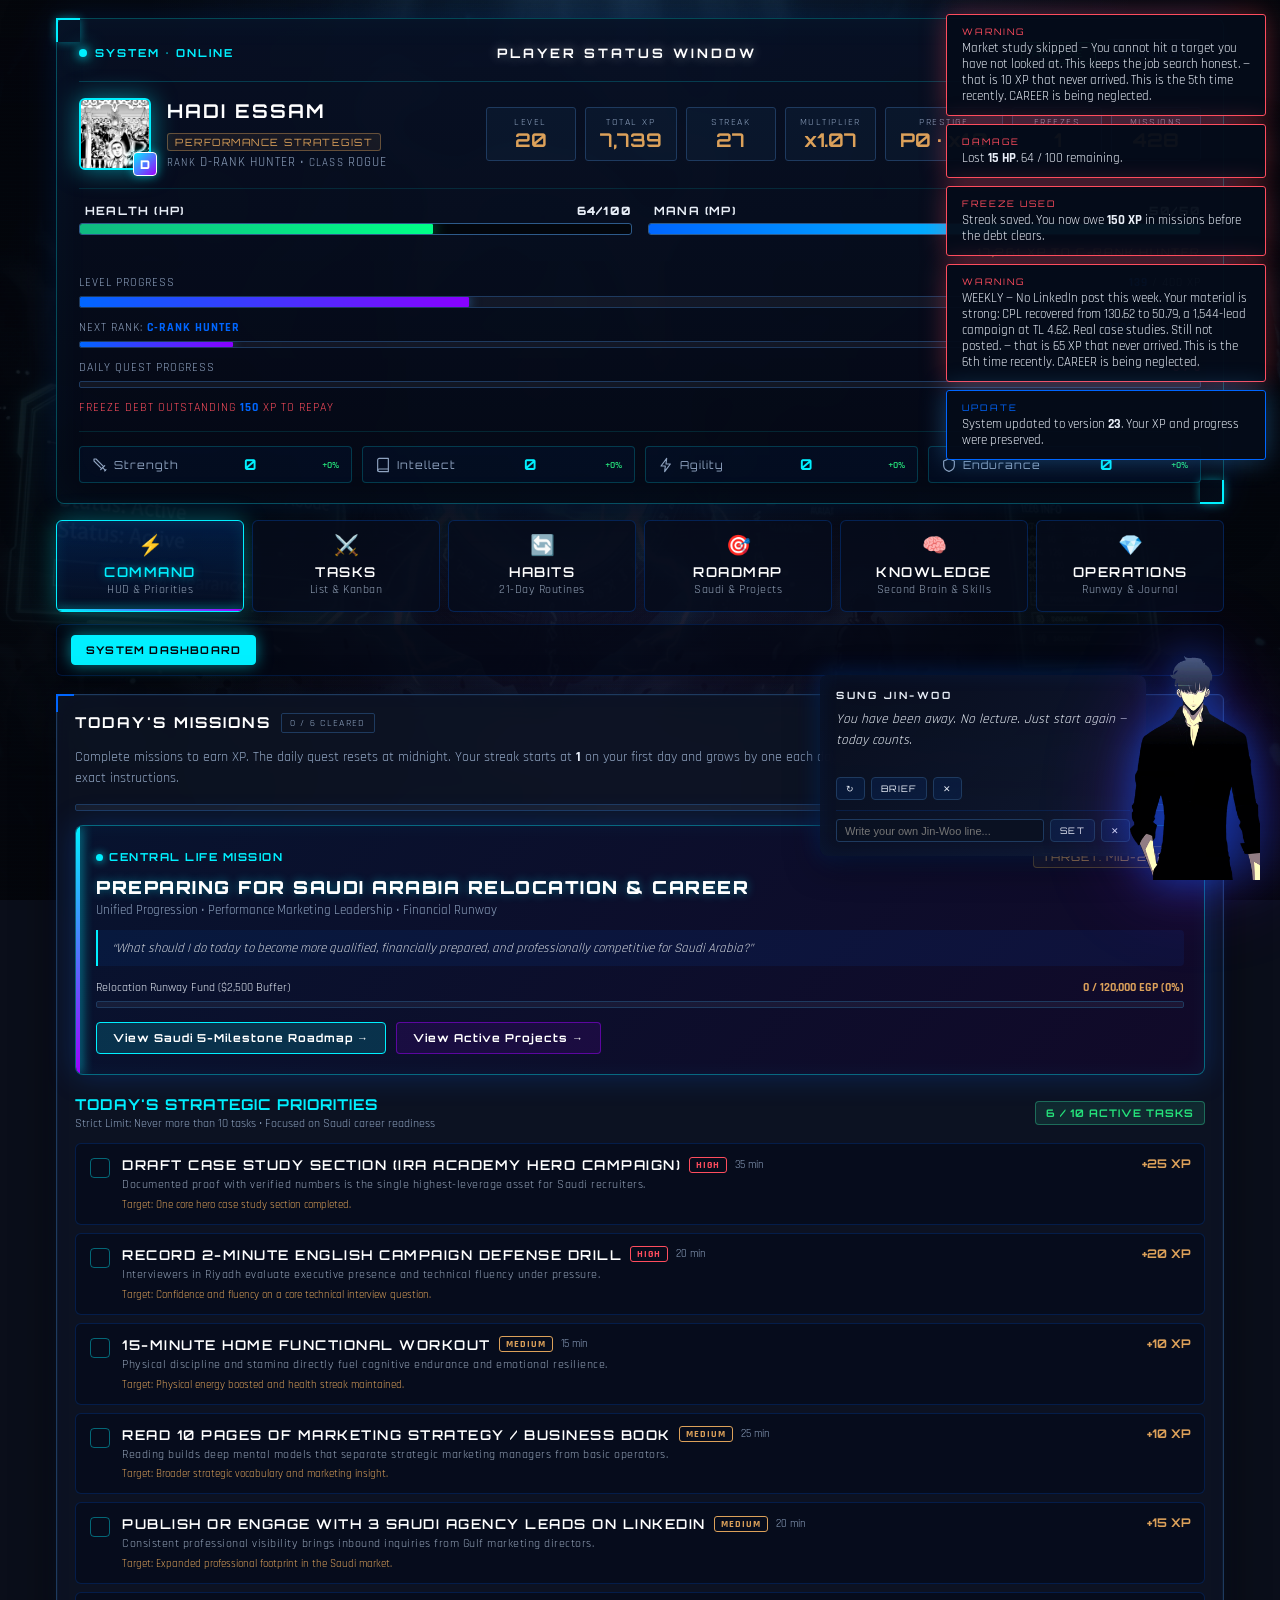
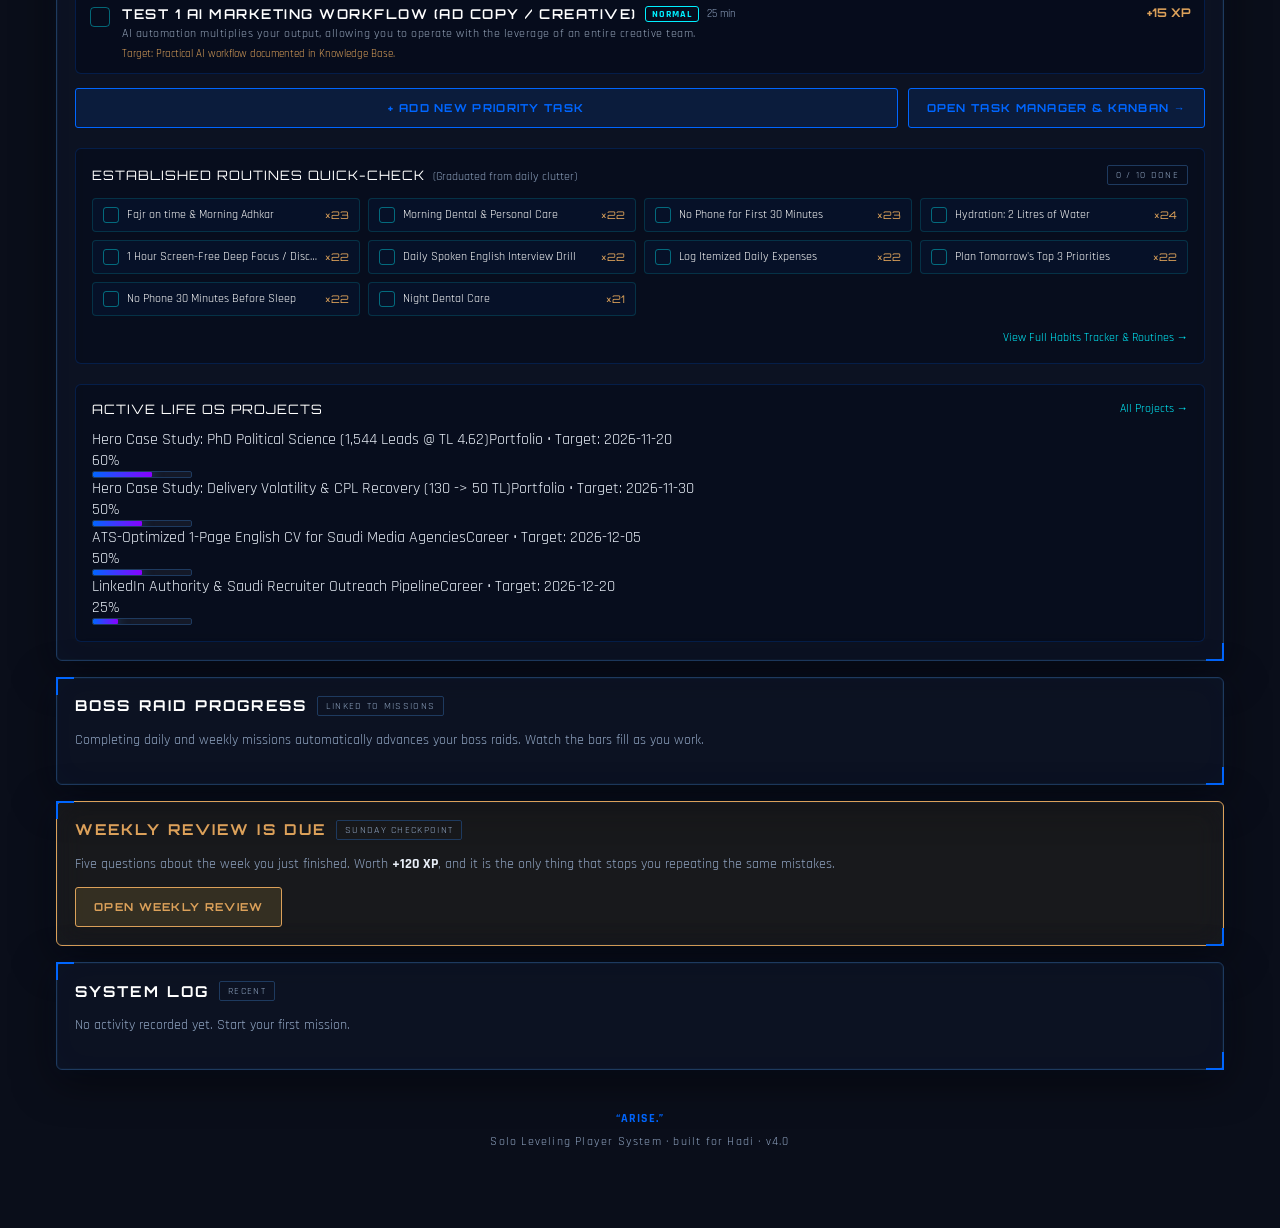
==== index.html @ 09f0022c "feat: add evolving weekly missions, dynamic weekly raid boss gates, daily weakness rotation, and ful" ====
<!DOCTYPE html>
<html lang="en">
<head>
<meta charset="UTF-8">
<meta name="viewport" content="width=device-width, initial-scale=1.0, viewport-fit=cover">
<title>SOLO LEVELING &mdash; Player System</title>

<!-- install as a phone app -->
<link rel="manifest" href="manifest.json">
<meta name="theme-color" content="#04060c">
<meta name="mobile-web-app-capable" content="yes">
<meta name="apple-mobile-web-app-capable" content="yes">
<meta name="apple-mobile-web-app-status-bar-style" content="black-translucent">
<meta name="apple-mobile-web-app-title" content="SOLO LEVELING">
<link rel="apple-touch-icon" href="icons/apple-touch-icon.png">
<link rel="icon" type="image/x-icon" sizes="any" href="assets/jinwoo.ico">
<meta name="description" content="Gamified self-development system. Missions, levels, ranks and boss raids.">

<link rel="preconnect" href="https://fonts.googleapis.com">
<link rel="preconnect" href="https://fonts.gstatic.com" crossorigin>
<link href="https://fonts.googleapis.com/css2?family=Orbitron:wght@500;700;900&family=Rajdhani:wght@400;500;600;700&display=swap" rel="stylesheet">
<link rel="stylesheet" href="styles.css">
</head>
<body>

<div id="bgLayer"></div>
<div id="veil"></div>
<div id="lines"></div>
<div id="log"></div>

<!-- ============ JIN-WOO FLOATING GUIDE ============ -->
<div id="guidePop">
  <div id="gBubble">
    <div class="gbHead">SUNG JIN-WOO</div>
    <div id="gBubbleText">&nbsp;</div>
    <div class="gbFoot">
      <button class="gbtn" onclick="nextPhrase()">&#8635;</button>
      <button class="gbtn" onclick="showBriefing()">BRIEF</button>
      <button class="gbtn" onclick="toggleGuide()">&#10005;</button>
    </div>
    <div class="gbCustom">
      <input type="text" id="customPhraseInput" placeholder="Write your own Jin-Woo line..." maxlength="120">
      <button class="gbtn" onclick="setCustomPhrase()">SET</button>
      <button class="gbtn" onclick="clearCustomPhrase()" title="Clear custom line">&#10005;</button>
    </div>
  </div>
  <img src="assets/jinwoo.png" alt="Jin-Woo" id="gFig">
</div>

<!-- Floating reopen pill if Jin-Woo guide is minimized -->
<button id="guideReopenBtn" onclick="toggleGuide()" class="guide-reopen-btn" title="Open Sung Jin-Woo Guide">
  <img src="assets/jinwoo.ico" alt="Jin-Woo">
  <span>JIN-WOO</span>
</button>

<!-- ============ FLOATING POMODORO ============ -->
<div id="pomoFloat">
  <div id="pomoRing"></div>
  <div class="pomoInner">
    <div id="pomoLabel">FOCUS</div>
    <div id="pomoTime">25:00</div>
    <button class="pomoX" onclick="stopPomodoro()" title="Stop">&#10005;</button>
  </div>
</div>

<div id="ov"><div class="ovb" id="ovb">
  <div class="t" id="ovT">SYSTEM</div>
  <div class="n" id="ovN">LEVEL 2</div>
  <div class="s" id="ovS">Your strength has increased.</div>
</div></div>

<div id="modal"><div class="mbox">
  <h3 id="mT">Guide</h3>
  <div class="msub" id="mS">How to do it</div>
  <div class="mtxt" id="mX"></div>
  <button class="btn mclose" onclick="closeModal()">Close</button>
</div></div>

<!-- ============ TASK CREATION MODAL ============ -->
<div id="taskModal" class="lo-modal">
  <div class="lo-modal-box">
    <div class="lo-modal-head">
      <h3>+ Add Priority Task</h3>
      <button class="lo-modal-close" onclick="closeTaskModal()">&#10005;</button>
    </div>
    <div class="lo-modal-body">
      <div class="lo-form-group">
        <label>Task Title & Action:</label>
        <input type="text" id="tmTitle" placeholder="e.g. Audit CAPI Event Match Quality on Stape.io">
      </div>
      <div class="lo-form-row">
        <div class="lo-form-group">
          <label>Category / Domain:</label>
          <select id="tmSub">
            <option value="Performance Marketing">Performance Marketing</option>
            <option value="CAPI & Tracking">CAPI & Tracking</option>
            <option value="English Fluency">English Fluency</option>
            <option value="AI & Video Ads">AI & Video Ads</option>
            <option value="Saudi Outreach">Saudi Outreach</option>
            <option value="Finance & Runway">Finance & Runway</option>
          </select>
        </div>
        <div class="lo-form-group">
          <label>Priority:</label>
          <select id="tmPriority">
            <option value="high">High Priority</option>
            <option value="medium" selected>Medium Priority</option>
            <option value="normal">Normal</option>
          </select>
        </div>
      </div>
      <div class="lo-form-row">
        <div class="lo-form-group">
          <label>Estimated Duration:</label>
          <input type="text" id="tmDur" placeholder="e.g. 35 min" value="30 min">
        </div>
        <div class="lo-form-group">
          <label>XP Reward:</label>
          <input type="number" id="tmXP" value="20" min="5" max="100">
        </div>
      </div>
      <div class="lo-form-group">
        <label>Linked Project (Optional):</label>
        <select id="tmProject">
          <option value="">None / Standalone</option>
          <option value="p_ira">IRA Academy Case Studies</option>
          <option value="p_cv">ATS English CV</option>
          <option value="p_capi">CAPI & Server-Side Tracking</option>
          <option value="p_video">AI Video Ad Production</option>
          <option value="p_linkedin">LinkedIn Thought Leadership</option>
          <option value="p_pipeline">Gulf Agency Pipeline</option>
          <option value="p_runway">Saudi Relocation Runway Fund</option>
          <option value="p_english">English Fluency Drills</option>
        </select>
      </div>
      <div class="lo-form-group">
        <label>Strategic Why / Outcome Target:</label>
        <textarea id="tmWhy" placeholder="Why does this move the needle for your Saudi Arabia readiness?"></textarea>
      </div>
      <button class="btn" style="width:100%;margin-top:10px;" onclick="submitTaskModal()">Create Task</button>
    </div>
  </div>
</div>

<!-- ============ KNOWLEDGE NOTE MODAL ============ -->
<div id="noteModal" class="lo-modal">
  <div class="lo-modal-box">
    <div class="lo-modal-head">
      <h3>+ Add Knowledge Base Note</h3>
      <button class="lo-modal-close" onclick="closeNoteModal()">&#10005;</button>
    </div>
    <div class="lo-modal-body">
      <div class="lo-form-group">
        <label>Note Title:</label>
        <input type="text" id="nmTitle" placeholder="e.g. Stape.io Custom Domain CNAME Configuration">
      </div>
      <div class="lo-form-row">
        <div class="lo-form-group">
          <label>Category:</label>
          <select id="nmCat">
            <option value="Performance Marketing">Performance Marketing</option>
            <option value="Tracking & Data">Tracking & Data</option>
            <option value="Creative & Copy">Creative & Copy</option>
            <option value="Career & GCC">Career & GCC</option>
            <option value="Custom Notes" selected>Custom Notes</option>
          </select>
        </div>
        <div class="lo-form-group">
          <label>Tags (comma separated):</label>
          <input type="text" id="nmTags" placeholder="e.g. CAPI, Stape, DNS, Cookies">
        </div>
      </div>
      <div class="lo-form-group">
        <label>Note Content & Architectural Notes:</label>
        <textarea id="nmContent" style="height:150px;" placeholder="Document your verified steps, learnings, code, or campaign structure..."></textarea>
      </div>
      <button class="btn" style="width:100%;margin-top:10px;" onclick="submitNoteModal()">Save to Second Brain</button>
    </div>
  </div>
</div>

<!-- ============ HABIT GRADUATION ALERT MODAL ============ -->
<div id="habitGradModal" class="lo-modal">
  <div class="lo-modal-box" style="border-color:var(--gold);text-align:center;">
    <div style="font-size:42px;margin-bottom:10px;">🏆</div>
    <div class="lo-modal-badge" style="color:var(--gold);border-color:var(--gold);display:inline-block;padding:4px 12px;border:1px solid;border-radius:20px;font-family:var(--hud);font-size:11px;margin-bottom:8px;">NEW HABIT ESTABLISHED</div>
    <h3 id="hgTitle" style="color:#fff;font-family:var(--hud);margin:0 0 10px;">HABIT GRADUATED</h3>
    <div id="hgDesc" style="font-size:13px;color:var(--muted);line-height:1.6;margin-bottom:16px;">
      You have cleared this activity for 21+ consecutive days! It has now graduated to your permanent Habits system, freeing up your daily quest list.
    </div>
    <button class="btn" style="border-color:var(--gold);color:var(--gold);background:rgba(255,204,77,.15);width:100%;" onclick="closeHabitGradModal()">Acknowledge & Arise</button>
  </div>
</div>

<div class="wrap">

  <!-- ============ SYSTEM HUD (STATUS WINDOW) ============ -->
  <div class="panel system-hud-panel">
    <div class="sys-window-bar">
      <div class="sys-tag"><span class="sys-dot"></span> SYSTEM &bull; ONLINE</div>
      <div class="sys-title">PLAYER STATUS WINDOW</div>
      <div class="sys-actions">
        <span class="pauseBadge" id="pauseBadge" onclick="togglePause()" title="System Pause Mode">ACTIVE</span>
        <button class="muteBtn" id="muteBtn" onclick="toggleMute()" title="Toggle sound">Sound On</button>
      </div>
    </div>

    <div class="hud">
      <div class="avatar-frame">
        <div class="avatar"><img src="assets/avatar.jpg" alt="Hadi"></div>
        <div class="avatar-rank-pill" id="rankBadgeMini">E</div>
      </div>
      <div class="hudid">
        <div class="nm-row">
          <span class="nm">HADI ESSAM</span>
          <span class="player-title" id="playerTitle">PERFORMANCE STRATEGIST</span>
        </div>
        <div class="rk"><span class="rk-label">RANK</span> <span id="rankName">E-RANK HUNTER</span> &bull; <span class="cls-label">CLASS</span> <span id="hudClass">ROGUE</span></div>
      </div>
      <div class="badges">
        <div class="badge"><div class="k">Level</div><div class="v" id="bLevel">1</div></div>
        <div class="badge"><div class="k">Total XP</div><div class="v" id="bXP">0</div></div>
        <div class="badge"><div class="k">Streak</div><div class="v" id="bStreak">0</div></div>
        <div class="badge"><div class="k">Multiplier</div><div class="v" id="multBadge">x1.00</div></div>
        <div class="badge"><div class="k">Prestige</div><div class="v" id="prestigeBadge">P0 &bull; x1.0</div></div>
        <div class="badge"><div class="k">Freezes</div><div class="v" id="bFreeze">1</div></div>
        <div class="badge"><div class="k">Missions</div><div class="v" id="bQuests">0</div></div>
      </div>
    </div>

    <!-- VITALS: HP & MANA GAUGES -->
    <div class="vitals-row">
      <div class="vital-col">
        <div class="vital-meta">
          <span class="vital-label"><i class="ico-hp"></i> HEALTH (HP)</span>
          <span class="vital-val" id="hpVal">94 / 100</span>
        </div>
        <div class="bar vital-bar hp-bar"><i id="hpBar" style="width:94%"></i></div>
      </div>
      <div class="vital-col">
        <div class="vital-meta">
          <span class="vital-label"><i class="ico-mp"></i> MANA (MP)</span>
          <span class="vital-val" id="manaVal">50 / 50</span>
        </div>
        <div class="bar vital-bar mana-bar"><i id="manaBar" style="width:100%"></i></div>
      </div>
    </div>

    <div class="rankTease" id="rankTease">&nbsp;</div>

    <!-- PROGRESS GAUGES -->
    <div class="xpbox">
      <div class="meta"><span>LEVEL PROGRESS</span><span><b id="xpNow">0</b> / <span id="xpNeed">400</span> XP</span></div>
      <div class="bar"><i id="xpBar"></i></div>
      <div class="meta" style="margin-top:12px"><span>NEXT RANK: <b id="nextRank">D-RANK</b></span><span><b id="rankNow">0</b> / <span id="rankNeed">800</span> XP</span></div>
      <div class="bar thin"><i id="rankBar"></i></div>
      <div class="meta" style="margin-top:12px"><span>DAILY QUEST PROGRESS</span><span><b id="penLabel">0 / 10</b></span></div>
      <div class="bar thin pen"><i id="penBar"></i></div>
      <div class="meta" id="debtRow" style="margin-top:12px;display:none">
        <span style="color:var(--red)">FREEZE DEBT OUTSTANDING</span>
        <span style="color:var(--red)"><b id="debtVal">0</b> XP TO REPAY</span>
      </div>
    </div>

    <!-- RPG ATTRIBUTES QUICK BAR -->
    <div class="stats-quick-bar" id="statsPanel"></div>
  </div>

  <!-- Hidden anchor for System AI Coach Message (Delivered via Sung Jin-Woo floating guide) -->
  <span id="coach-message" style="display:none">Awaken, Hunter. Prove yourself again today.</span>

  <div class="panel" id="startBanner" style="border-color:var(--gold);background:rgba(255,204,77,.06)">
    <div class="st"><h2 style="color:var(--gold)">System Dormant</h2><span class="tag">NOT STARTED</span></div>
    <div class="hint" style="margin-bottom:12px">No penalties apply yet. The System only starts judging you once you complete your first mission &mdash; so you can fix your sleep and your surroundings first, then begin clean.</div>
    <button class="btn" style="border-color:var(--gold);color:var(--gold);background:rgba(255,204,77,.12)" onclick="startSystem()">Begin Day 1 Now</button>
  </div>

  <!-- ============ MASTER SYSTEM PORTALS DOCK ============ -->
  <div class="portal-dock">
    <div class="portal-btn active" data-portal="dash" onclick="switchPortal('dash', 'dash')">
      <span class="p-icon">⚡</span>
      <span class="p-name">COMMAND</span>
      <span class="p-desc">HUD & Priorities</span>
    </div>
    <div class="portal-btn" data-portal="quests" onclick="switchPortal('quests', 'tasks')">
      <span class="p-icon">⚔️</span>
      <span class="p-name">TASKS</span>
      <span class="p-desc">List & Kanban</span>
    </div>
    <div class="portal-btn" data-portal="habits" onclick="switchPortal('habits', 'habits')">
      <span class="p-icon">🔄</span>
      <span class="p-name">HABITS</span>
      <span class="p-desc">21-Day Routines</span>
    </div>
    <div class="portal-btn" data-portal="roadmap" onclick="switchPortal('roadmap', 'roadmap')">
      <span class="p-icon">🎯</span>
      <span class="p-name">ROADMAP</span>
      <span class="p-desc">Saudi & Projects</span>
    </div>
    <div class="portal-btn" data-portal="knowledge" onclick="switchPortal('knowledge', 'knowledge')">
      <span class="p-icon">🧠</span>
      <span class="p-name">KNOWLEDGE</span>
      <span class="p-desc">Second Brain & Skills</span>
    </div>
    <div class="portal-btn" data-portal="resources" onclick="switchPortal('resources', 'expenses')">
      <span class="p-icon">💎</span>
      <span class="p-name">OPERATIONS</span>
      <span class="p-desc">Runway & Journal</span>
    </div>
  </div>

  <!-- SUB-NAV PILLS BAR -->
  <div class="subnav-container" id="subnavContainer"></div>

  <!-- ============ DASHBOARD ============ -->
  <div class="page active" id="dash">
    <div class="panel">
      <div class="st"><h2>Today's Missions</h2><span class="tag" id="todayTag">TODAY</span></div>
      <div class="hint">Complete missions to earn XP. The daily quest resets at midnight. Your streak starts at <b>1</b> on your first day and grows by one each day you complete at least one mission. Tap <b>?</b> on any mission for exact instructions.</div>
      <div class="bar thin" style="margin-bottom:14px"><i id="dashBar"></i></div>
      <div id="dashList"></div>
    </div>

    <div class="panel">
      <div class="st"><h2>Boss Raid Progress</h2><span class="tag">LINKED TO MISSIONS</span></div>
      <div class="hint">Completing daily and weekly missions automatically advances your boss raids. Watch the bars fill as you work.</div>
      <div id="bossProgress"></div>
    </div>

    <div class="panel" id="streakDanger" style="border-color:var(--red);background:rgba(255,77,94,.07);display:none">
    <div class="st"><h2 style="color:var(--red)">Streak In Danger</h2><span class="tag" style="color:var(--red);border-color:rgba(255,77,94,.5)">ACT NOW</span></div>
    <div class="hint" style="margin-bottom:0">Your <b id="sdStreak">0</b>-day streak has nothing logged today and there are <b id="sdHours">4 hours</b> left. Clear one mission &mdash; any mission &mdash; and the streak survives. Skip it and you start again from zero.</div>
  </div>

  <div class="panel" id="reviewBanner" style="border-color:var(--gold);background:rgba(255,204,77,.06);display:none">
      <div class="st"><h2 style="color:var(--gold)">Weekly Review Is Due</h2><span class="tag">SUNDAY CHECKPOINT</span></div>
      <div class="hint" style="margin-bottom:12px">Five questions about the week you just finished. Worth <b>+120 XP</b>, and it is the only thing that stops you repeating the same mistakes.</div>
      <button class="btn" style="border-color:var(--gold);color:var(--gold);background:rgba(255,204,77,.12)" onclick="goTab('review')">Open Weekly Review</button>
    </div>

    <div class="panel">
      <div class="st"><h2>System Log</h2><span class="tag">RECENT</span></div>
      <div id="history" class="hint">No activity recorded yet. Start your first mission.</div>
    </div>
  </div>

  <!-- ============ TASKS & QUESTS (LIFE OS) ============ -->
  <div class="page" id="tasks">
    <div id="taskManagerContainer"></div>
  </div>

  <!-- ============ DAILY ============ -->
  <div class="page" id="daily">
    <div class="panel">
      <div class="st"><h2>Daily Missions</h2><span class="tag" id="dailyTag">RESETS MIDNIGHT</span></div>
      <div class="hint">Tap a mission to complete it. Tap <b>?</b> for the full instructions &mdash; every mission tells you exactly what to do.</div>
      <div id="dailyList"></div>
    </div>

    <div class="panel">
      <div class="st"><h2>Habit Strength Index</h2><span class="tag">DYNAMIC 0-100</span></div>
      <div class="hint">Consistent completion strengthens your daily habits (+5). Skipping weakens them (-10).</div>
      <div id="strengthBars"></div>
    </div>

    <div class="panel">
      <div class="st"><h2>Negative Habits &amp; HP Penalties</h2><span class="tag">HP DAMAGE</span></div>
      <div class="hint">Slacking or indulging in bad habits directly inflicts HP damage. Stay vigilant.</div>
      <div id="negativeHabits"></div>
    </div>
  </div>

  <!-- ============ WEEKLY ============ -->
  <div class="page" id="weekly">
    <div class="panel">
      <div class="st"><h2>Weekly Missions</h2><span class="tag">RESETS FRIDAY</span></div>
      <div class="hint">Bigger actions, bigger rewards. These are the moves that change your rank.</div>
      <div id="weeklyList"></div>
    </div>
  </div>

  <!-- ============ BOSS ============ -->
  <div class="page" id="boss">
    <div class="panel">
      <div class="st"><h2>Boss Raids</h2><span class="tag">LONG TERM</span></div>
      <div class="hint">Each raid is a real goal, split into steps. Clear every step and the boss falls.</div>
      <div id="bossList"></div>
    </div>
  </div>

  <!-- ============ COURSES ============ -->
  <div class="page" id="courses">
      <div class="panel">
        <div class="st"><h2>Course Tree</h2><span class="tag">ORDERED BY IMPORTANCE</span></div>
        <div class="hint">Courses ranked by impact. Complete a course to unlock the ones that depend on it. Each course gives <b>+60 XP</b>.</div>
        <div id="courseTree"></div>
      </div>

      <div class="panel">
        <div class="st"><h2>All Courses</h2><span class="tag" id="courseTag">0 / 36 DONE</span></div>
        <div class="hint">Full list of all courses. Stage 1 opens now, stage 2 at level 10, stage 3 at level 30.</div>
        <div id="courseList"></div>
      </div>
    </div>

  <!-- ============ ROADMAP ============ -->
  <div class="page" id="roadmap">
    <div id="roadList"></div>
  </div>

  <!-- ============ NOTION-STYLE PROJECTS ============ -->
  <div class="page" id="projects">
    <div id="projectsContainer"></div>
  </div>

  <!-- ============ LIBRARY ============ -->
  <div class="page" id="library">
      <div class="panel">
        <div class="st"><h2>How to Actually Get Something Out of a Book</h2><span class="tag">READ THIS FIRST</span></div>
        <div class="hint">Reading a book is not the goal. Changing how you work is the goal. These are the rules that make the difference between finishing a book and using it.</div>

        <div class="readMethod">
          <div class="rmStep"><span class="rmNum">1</span>
            <div><div class="rmTitle">Read with a pen, never without</div>
            <div class="rmBody">Underline. Write in the margin. A book you have written in is a book you will use. A clean book is a book you will forget.</div></div>
          </div>

          <div class="rmStep"><span class="rmNum">2</span>
            <div><div class="rmTitle">Stop at every idea and say it in your own words</div>
            <div class="rmBody">If you cannot explain it back to yourself, you did not understand it. Close the book, say it out loud, then open it again. This single habit is worth more than reading ten books.</div></div>
          </div>

          <div class="rmStep"><span class="rmNum">3</span>
            <div><div class="rmTitle">Turn one idea into one action before you read the next</div>
            <div class="rmBody">Do not finish a book with 40 highlights and no change. Pick <b>one</b> thing and do it this week. One used idea beats fifty collected ones.</div></div>
          </div>

          <div class="rmStep"><span class="rmNum">4</span>
            <div><div class="rmTitle">For English books: read at 95% understanding, not 100%</div>
            <div class="rmBody">If you need a dictionary for every third word, the book is too hard. If you need it once a page, it is perfect. Stop looking up every unknown word &mdash; guess from context, check later.</div></div>
          </div>

          <div class="rmStep"><span class="rmNum">5</span>
            <div><div class="rmTitle">Read the same paragraph out loud once</div>
            <div class="rmBody">Reading silently trains reading. Reading out loud trains speaking, pronunciation and rhythm. Your speaking is 50/B1 and needs the work &mdash; every book is a speaking exercise if you let it be.</div></div>
          </div>

          <div class="rmStep"><span class="rmNum">6</span>
            <div><div class="rmTitle">Summarise the chapter in three sentences &mdash; in English</div>
            <div class="rmBody">This is the most valuable habit on this list for you. Three sentences, written down, in English. It trains writing (your A2 gap), comprehension and recall all at once. Put them in a notebook.</div></div>
          </div>

          <div class="rmStep"><span class="rmNum">7</span>
            <div><div class="rmTitle">Re-read the best book twice</div>
            <div class="rmBody">The second read of a good book teaches more than the first read of a new one. The only books worth re-reading are the ones you acted on the first time.</div></div>
          </div>
        </div>

        <div class="rmWarning">
          <b>The trap:</b> it feels productive to collect books, download them, and mark them "read". It is not. You are not building a library. You are building a skill set. One book, applied, is worth a hundred on this list.
        </div>
      </div>

      <div class="panel">
        <div class="st"><h2>Library</h2><span class="tag" id="libTag">0 / 15 READ</span></div>
        <div class="hint">Real books, free and legal, readable right now. Open one with <b>READ FREE</b>, then come back and mark it done for XP. Start with <b>As a Man Thinketh</b> &mdash; it takes 35 minutes.</div>
        <div id="libList"></div>
      </div>
    <div class="panel">
      <div class="st"><h2>English &mdash; Your Measured Profile</h2><span class="tag">EF SET 4-SKILL</span></div>
      <div class="hint">Scored separately, not one blended number. This is what actually tells you where to work.</div>
      <div id="skillGrid"></div>
      <div class="hint" style="margin-top:16px;margin-bottom:0" id="skillMath"></div>
    </div>

    <div class="panel">
      <div class="st"><h2>English Tools</h2><span class="tag">FREE</span></div>
      <div class="hint">Ordered by what actually moves your score. The first one is the only one that matters right now.</div>
      <div id="engList"></div>
    </div>
  </div>

  <!-- ============ SECOND BRAIN KNOWLEDGE BASE ============ -->
  <div class="page" id="knowledge">
    <div id="knowledgeBaseContainer"></div>
  </div>

  <!-- ============ SKILLS ============ -->
  <div class="page" id="skills">
      <div id="skillsMatrixContainer"></div>

      <div class="panel">
        <div class="st"><h2>Skill Tree</h2><span class="tag">ORDERED BY IMPORTANCE</span></div>
        <div class="hint">Skills ranked by impact on your career. Complete a skill to unlock the ones that depend on it. Each skill has real places to learn it.</div>
        <div id="skillTree"></div>
      </div>

      <div class="panel">
        <div class="st"><h2>Skills You Need But Did Not Ask For</h2><span class="tag">GAPS I SPOTTED</span></div>
        <div class="hint">These are not in your CV and not in your daily missions. They are the things that will quietly cost you money, time or a client if you skip them.</div>
        <div id="extraList"></div>
      </div>
    </div>

  <!-- ============ MONEY ============ -->
  <div class="page" id="money">
    <div class="panel">
      <div class="st"><h2>Money From Home</h2><span class="tag">UNTIL RIYADH</span></div>
      <div class="hint">Practical ways to earn income from home while you prepare for Saudi Arabia. Each idea has steps — complete them to earn <b>+50 XP</b> per idea.</div>
      <div id="moneyList"></div>
    </div>
  </div>

  <!-- ============ SPEAKING ============ -->
  <div class="page" id="speaking">
    <div class="panel">
      <div class="st"><h2>Speaking & Pronunciation</h2><span class="tag" id="speakingProgressTag">0%</span></div>
      <div class="hint">Practice the sounds that Arabic speakers find hardest. Use the tools, repeat the words, record yourself, and track your progress.</div>
      <div id="speakingProgress"></div>
    </div>

    <div class="panel">
      <div class="st"><h2>The B / P Problem &mdash; Fix This First</h2><span class="tag">YOUR #1 ISSUE</span></div>
      <div class="hint">Arabic does not have a <b>/p/</b> sound, so Arabic speakers almost always say <b>/b/</b> instead. You say <i>berformance</i> instead of <i>performance</i>. This is the single most common pronunciation error in your field, and it is the first thing a native speaker notices. Every word below is one you actually use at work.</div>
      <div id="bpDrill"></div>
    </div>

    <div class="panel">
      <div class="st"><h2>Pronunciation Tools</h2><span class="tag">FREE</span></div>
      <div id="speakingTools"></div>
    </div>

    <div class="panel">
      <div class="st"><h2>Difficult Words</h2><span class="tag" id="speakingWordsTag">0 / 100 DONE</span></div>
      <div id="speakingWords"></div>
    </div>

    <div class="panel">
      <div class="st"><h2>Hardest Sounds for Arabic Speakers</h2><span class="tag">6 SOUNDS</span></div>
      <div id="speakingSounds"></div>
    </div>

    <div class="panel">
      <div class="st"><h2>Practice Sentences</h2><span class="tag">BY SOUND GROUP</span></div>
      <div id="speakingSentences"></div>
    </div>

    <div class="panel">
      <div class="st"><h2>Daily 15-Minute Plan</h2><span class="tag">EVERY DAY</span></div>
      <div id="speakingDailyPlan"></div>
    </div>

    <div class="panel">
      <div class="st"><h2>4-Week Schedule</h2><span class="tag">BUILD UP</span></div>
      <div id="speakingSchedule"></div>
    </div>
  </div>

  <!-- ============ REVIEW ============ -->
  <div class="page" id="review">
    <div class="panel">
      <div class="st"><h2>Weekly Review</h2><span class="tag" id="reviewTag">NOT DONE</span></div>
      <div class="hint">Five questions, every Sunday. Write the answers down &mdash; a week that is not reviewed is a week that is repeated. Worth <b>+120 XP</b>.</div>
      <div class="frm" id="reviewForm"></div>
      <button class="btn" style="margin-top:14px" onclick="submitReview()">Save This Week's Review</button>
    </div>
    <div class="panel">
      <div class="st"><h2>Past Reviews</h2><span class="tag" id="reviewCount">0</span></div>
      <div id="reviewList" class="hint">No reviews saved yet.</div>
    </div>
  </div>

  <!-- ============ INSIGHTS (merged with Status) ============ -->
  <div class="page" id="insight">
    <div class="panel">
      <div class="st"><h2>Streak Calendar</h2><span class="tag">THIS MONTH</span></div>
      <div class="hint">Every day you complete at least one mission lights up. The colour shows how much you did. Your streak is the run of lit days ending today &mdash; that is what the multiplier is built on.</div>
      <div id="heatMap"></div>
      <div id="streakStats" class="grid" style="margin-top:18px"></div>
    </div>

    <div class="panel">
      <div class="st"><h2>Where Your XP Comes From</h2><span class="tag">BREAKDOWN</span></div>
      <div id="xpBreak"></div>
    </div>

    <div class="panel">
      <div class="st"><h2>Progress to Next Rank</h2><span class="tag" id="rankProgTag">E-RANK</span></div>
      <div id="rankProg"></div>
    </div>

    <div class="panel">
      <div class="st"><h2>Hunter Rank</h2><span class="tag">E &rarr; S</span></div>
      <div id="rankList"></div>
    </div>

    <div class="panel">
      <div class="st"><h2>Status Window</h2><span class="tag">HONEST</span></div>
      <div class="hint">Built from your real CV, income, health data and English level. The starting levels are an assessment, not a guess.</div>
      <div class="grid" id="statGrid"></div>
    </div>

    <div class="panel">
      <div class="st"><h2>Straight Assessment</h2><span class="tag">NO FLATTERY</span></div>
      <div id="assessList"></div>
    </div>

    <div class="panel">
      <div class="st"><h2>Badges</h2><span class="tag" id="badgeTag">0 / 32 EARNED</span></div>
      <div class="hint">Earned once, kept forever. They are not tied to your level &mdash; you cannot lose them.</div>
      <div class="badgeGrid" id="badgeGrid"></div>
    </div>

    <div class="panel">
      <div class="st"><h2>Domain Balance</h2><span class="tag">ARE YOU NEGLECTING SOMETHING?</span></div>
      <div class="hint">If one bar is far shorter than the rest, that part of your life is being ignored. The System notices.</div>
      <div id="domainBal"></div>
    </div>

    <div class="panel">
      <div class="st"><h2>Streak Protection</h2><span class="tag">FREEZE</span></div>
      <div class="hint">A freeze saves your streak if you miss a day by accident. You start with <b>zero</b> freezes, earn another every 21-day streak, and can hold a maximum of two. The catch: using one costs HP and leaves a debt you have to earn back in missions.</div>
      <div class="grid">
        <div class="stat"><div class="h"><span class="n">Freezes Held</span><span class="lv" id="rF">1</span></div><div class="sb">Maximum 2 at a time</div></div>
        <div class="stat"><div class="h"><span class="n">Cost to Buy</span><span class="lv" id="fCost">300</span></div><div class="sb">XP per freeze</div></div>
        <div class="stat"><div class="h"><span class="n">Debt per Use</span><span class="lv" id="fDebt">150</span></div><div class="sb">XP you must earn back</div></div>
        <div class="stat"><div class="h"><span class="n">Earned Every</span><span class="lv" id="fEvery">21</span></div><div class="sb">Days of unbroken streak</div></div>
      </div>
      <button class="btn" style="margin-top:14px" onclick="buyFreeze()">Buy a Freeze</button>
    </div>

    <div class="panel">
      <div class="st"><h2>Records</h2><span class="tag">ALL TIME</span></div>
      <div class="grid">
        <div class="stat"><div class="h"><span class="n">Missions Completed</span><span class="lv" id="rQ">0</span></div><div class="sb">Daily and weekly combined</div></div>
        <div class="stat"><div class="h"><span class="n">Raid Steps Cleared</span><span class="lv" id="rS">0</span></div><div class="sb">Progress on long-term goals</div></div>
        <div class="stat"><div class="h"><span class="n">Best Streak</span><span class="lv" id="rB">0</span></div><div class="sb">Consecutive active days</div></div>
        <div class="stat"><div class="h"><span class="n">Courses Finished</span><span class="lv" id="rC">0</span></div><div class="sb">From the Course Track</div></div>
        <div class="stat"><div class="h"><span class="n">Rewards Claimed</span><span class="lv" id="rR">0</span></div><div class="sb">Real rewards you actually took</div></div>
        <div class="stat"><div class="h"><span class="n">Penalties Taken</span><span class="lv" id="rP">0</span></div><div class="sb">Failed daily quests</div></div>
        <div class="stat"><div class="h"><span class="n">XP Lost</span><span class="lv" id="rL">0</span></div><div class="sb">The cost of missed days</div></div>
      </div>
    </div>
  </div>

  <!-- ============ VOCABULARY ============ -->
  <div class="page" id="vocab">
    <div class="panel">
      <div class="st"><h2>Today's Vocabulary</h2><span class="tag" id="vocabTag">0 / 5</span></div>
      <div class="hint">Five words a day, chosen for your actual job &mdash; media buying, reporting, client work and the interview room. Tap a word when you have learned it. <b>+8 XP</b> each.</div>
      <div id="vocabToday"></div>
      <button class="btn" style="margin-top:14px" onclick="learnAllVocab()">Mark All Learned &mdash; +40 XP</button>
    </div>
    <div class="panel">
      <div class="st"><h2>Progress</h2><span class="tag" id="vocabTotalTag">0 WORDS</span></div>
      <div class="grid">
        <div class="stat"><div class="h"><span class="n">Words Learned</span><span class="lv" id="vTotal">0</span></div><div class="sb">All time, across every day</div></div>
        <div class="stat"><div class="h"><span class="n">Today</span><span class="lv" id="vToday">0 / 5</span></div><div class="sb">Resets at midnight</div></div>
        <div class="stat"><div class="h"><span class="n">Days Completed</span><span class="lv" id="vDays">0</span></div><div class="sb">Days where all five were learned</div></div>
        <div class="stat"><div class="h"><span class="n">Vocabulary Pool</span><span class="lv" id="vPool">0</span></div><div class="sb">Total words available in the system</div></div>
      </div>
    </div>
    <div class="panel">
      <div class="st"><h2>Word Bank</h2><span class="tag" id="bankTag">ALL</span></div>
      <div class="hint">Every word in the system, grouped by category. Search or scan it &mdash; you will meet them again in the daily five.</div>
      <div id="vocabBank"></div>
    </div>
  </div>

  <!-- ============ HUNTER (merged: class + HP/mana + vision) ============ -->
  <div class="page" id="hunter">
    <div class="panel">
      <div class="st"><h2>Your Class</h2><span class="tag" id="classTag">LEVEL 10+</span></div>
      <div class="hint">At level 10 you pick a path. Each class has a passive bonus that applies automatically and an ability you spend mana on. This is permanent.</div>
      <div id="classList"></div>
    </div>

    <div class="panel">
      <div class="st"><h2>Health &amp; Mana</h2><span class="tag">CLASS RESOURCES</span></div>
      <div class="grid">
        <div class="stat">
          <div class="h"><span class="n">Health</span><span class="lv" id="classHpVal">100/100</span></div>
          <div class="bar thin"><i id="classHpBar"></i></div>
          <div class="sb">Missed missions cost HP. Heal with potions from loot, or by completing a full day.</div>
        </div>
        <div class="stat">
          <div class="h"><span class="n">Mana</span><span class="lv" id="classManaVal">50/50</span></div>
          <div class="bar thin"><i id="classManaBar"></i></div>
          <div class="sb">+3 mana per completed mission. Spend it on your class ability.</div>
        </div>
      </div>
      <button class="btn" style="margin-top:14px" onclick="useAbility()">Use Class Ability</button>
    </div>

    <div class="panel">
      <div class="st"><h2>Vision Board</h2><span class="tag" id="visionTag">0 / 6 SET</span></div>
      <div class="hint">The six things you are actually working toward. Tap to pin the ones that matter most &mdash; they stay lit on this board.</div>
      <div id="visionGrid" class="grid" style="margin-top:14px;"></div>
    </div>

    <div class="panel">
      <div class="st"><h2>Hunter Equipment &amp; Relics</h2><span class="tag">ACTIVE LOADOUT</span></div>
      <div class="hint">Equip weapons, armor, and accessories dropped from boss raids to gain permanent XP and drop chance multipliers.</div>
      <div id="equipmentPanel"></div>
    </div>

    <div class="panel" style="border-color:var(--glow2);background:rgba(157,0,255,0.05);">
      <div class="st"><h2 style="color:#d8b4fe">Prestige Awakening</h2><span class="tag" style="border-color:var(--glow2);color:#d8b4fe">LEVEL 10+</span></div>
      <div class="hint">Reset Level and XP to 1 in exchange for a permanent <b>+0.1x XP multiplier</b> across the entire System. Badges, shadow army, and achievements remain untouched.</div>
      <button class="btn" style="border-color:var(--glow2);background:rgba(157,0,255,0.18);color:#fff;" onclick="doPrestige()">Perform Prestige Awakening</button>
    </div>
  </div>

  <!-- ============ SHADOW ARMY (merged: eggs + shadow + characters) ============ -->
  <div class="page" id="shadow">
    <div class="panel">
      <div class="st"><h2>Eggs</h2><span class="tag" id="eggTag">0 READY</span></div>
      <div class="hint">Eggs are earned by playing &mdash; they cost nothing and there is nothing to farm. Clear missions, keep your streak, finish raids, and they pile up on their own. Open them whenever you like.</div>
      <div id="eggList"></div>
    </div>

    <div class="panel">
      <div class="st"><h2>Shadow Soldier</h2><span class="tag" id="shadowTag">LEVEL 0</span></div>
      <div class="hint">Your Shadow grows automatically as you complete missions &mdash; one level every 8 missions. Keep working and it evolves.</div>
      <div id="shadowDisplay" style="text-align:center;padding:20px;"></div>
    </div>

    <div class="panel">
      <div class="st"><h2>Shadow Army</h2><span class="tag" id="charTag">0 / 15 UNLOCKED</span></div>
      <div class="hint">Every character you have summoned. Duplicates raise a character's star rating instead of going to waste &mdash; five stars is the ceiling.</div>
      <div id="charList"></div>
    </div>
  </div>

  <!-- ============ UP TO DATE ============ -->
  <div class="page" id="uptodate">
    <div id="uptodateList"></div>
  </div>

  <!-- ============ PODCASTS ============ -->
  <div class="page" id="podcasts">
    <div class="panel">
      <div class="st"><h2>Podcasts</h2><span class="tag">LISTEN TO GET AHEAD</span></div>
      <div class="hint">Curated shows for your situation: mindset, sales, marketing, finding work, and making money. Tap a category, pick one, and listen while you walk, train, or commute. Fifteen minutes a day is a book a month.</div>
      <div id="podcastCats"></div>
    </div>
    <div class="panel">
      <div id="podcastList"></div>
    </div>
    <div class="panel">
      <div class="st"><h2>Why / Goal / Dream</h2><span class="tag">THE REMINDER</span></div>
      <div class="hint">Jin-Woo says these on a schedule now — in the morning he tells you WHY, at night your GOAL, and midday your DREAM. Read them and mean them.</div>
      <div id="whyPanel"></div>
    </div>
  </div>

  <!-- ============ EXPENSES & RELOCATION ============ -->
  <div class="page" id="expenses">
    <div id="relocationRunwayContainer"></div>
    <div class="panel">
      <div class="st"><h2>Money Expenses Calendar</h2><span class="tag">DAILY TRACKER</span></div>
      <div class="hint">Track every pound you spend. Awareness is the first step to control. Select a date, add a note, and watch your spending patterns.</div>
      <div id="expenseCalendar"></div>
    </div>
    <div class="panel">
      <div class="st"><h2>Add Expense</h2><span class="tag">LOG IT</span></div>
      <div class="expense-form">
        <input type="date" id="expenseDate">
        <input type="number" id="expenseAmount" placeholder="Amount (EGP)" min="0" step="0.01">
        <input type="text" id="expenseNote" placeholder="What did you spend on?">
        <select id="expenseCategory">
          <option value="food">Food & Drinks</option>
          <option value="transport">Transport</option>
          <option value="bills">Bills & Utilities</option>
          <option value="shopping">Shopping</option>
          <option value="health">Health</option>
          <option value="education">Education</option>
          <option value="entertainment">Entertainment</option>
          <option value="other">Other</option>
        </select>
        <button class="btn" onclick="addExpense()">Add Expense</button>
      </div>
    </div>
    <div class="panel">
      <div class="st"><h2>Financial Memory Ledger &amp; Instant Search</h2><span class="tag">سجل الذاكرة المالية</span></div>
      <div class="hint">ابحث في أي وقت عن أي مصروف سابق نسيته (مثال: كشري, سفر, مواصلات, قهوة, كورة)، واسترجع تاريخه وقيمته وأقسامه بدقة ليكون مرجعك المالي الدائم.</div>
      <div id="expenseSearchLedger"></div>
    </div>
    <div class="panel">
      <div class="st"><h2>Monthly Summary</h2><span class="tag">OVERVIEW</span></div>
      <div id="expenseSummary"></div>
    </div>
  </div>

  <!-- ============ DAILY REFLECTIONS & JOURNAL ============ -->
  <div class="page" id="journal">
    <div id="journalContainer"></div>
  </div>

  <!-- ============ HABITS ============ -->
  <div class="page" id="habits">
    <div id="habitTrackerContainer"></div>
    <div id="habitList"></div>
  </div>

  <div class="foot">
    <b>&ldquo;ARISE.&rdquo;</b><br>
    Solo Leveling Player System &middot; built for Hadi &middot; v4.0
  </div>
</div>

<script src="seed_data.js"></script>
<script src="data.js"></script>
<script src="vocab.js"></script>
<script src="icons.js"></script>
<script src="podcasts.js"></script>
<script src="app.js"></script>
<script src="habits.js"></script>
<script src="speaking.js"></script>
<script src="_features1.js"></script>
<script src="_features2.js"></script>
<script src="_features3.js"></script>
<script src="uptodate.js"></script>
<script src="expenses.js"></script>
<script src="render.js"></script>
<script>
boot();

/* ------------------------------------------------------------------
   SERVICE WORKER REGISTRATION + AUTO-UPDATE

   The old code registered the worker and did nothing else. That meant
   when a new worker was waiting, the page kept running the OLD code
   until the user manually closed and reopened everything.

   Now:
     1. We listen for a new worker waiting to take over and offer a
        one-tap "UPDATE AVAILABLE" bar at the top of the page.
     2. If the update is only to data/missions, we apply it silently
        with a light reload — no hard refresh, no Ctrl+Shift+R.
   ------------------------------------------------------------------ */
(function(){
  if(!('serviceWorker' in navigator)) return;

  let reg = null;
  let refreshing = false;

  window.addEventListener('load', () => {
    navigator.serviceWorker.register('sw.js').then(r => {
      reg = r;

      /* a new worker is waiting — the app can be updated now */
      r.addEventListener('updatefound', () => {
        const sw = r.installing;
        if(!sw) return;
        sw.addEventListener('statechange', () => {
          if(sw.state === 'installed' && navigator.serviceWorker.controller){
            showUpdateBar(() => {
              /* let the new worker take over, then reload once */
              sw.postMessage({ type: 'SKIP_WAITING' });
            });
          }
        });
      });

      /* the new worker took control — reload once so the new code runs */
      navigator.serviceWorker.addEventListener('controllerchange', () => {
        if(refreshing) return;
        refreshing = true;
        window.location.reload();
      });
    }).catch(() => {});
  });

  /* the "UPDATE AVAILABLE" bar */
  function showUpdateBar(onApply){
    if(document.getElementById('updBar')) return;
    const bar = document.createElement('div');
    bar.id = 'updBar';
    bar.style.cssText = 'position:fixed;top:0;left:0;right:0;z-index:999999;' +
      'background:linear-gradient(90deg,#7c3aed,#38bdf8);color:#fff;' +
      'font:600 13px/1.4 system-ui,sans-serif;text-align:center;padding:10px 44px 10px 16px;' +
      'box-shadow:0 2px 12px rgba(0,0,0,.35);';
    bar.innerHTML = 'New missions and fixes are ready.';

    const btn = document.createElement('button');
    btn.textContent = 'UPDATE';
    btn.style.cssText = 'position:absolute;right:8px;top:50%;transform:translateY(-50%);' +
      'background:#fff;color:#6d28d9;border:0;border-radius:6px;padding:6px 14px;' +
      'font:700 12px/1 system-ui,sans-serif;cursor:pointer;';
    btn.onclick = () => { bar.remove(); onApply(); };
    bar.appendChild(btn);

    const close = document.createElement('button');
    close.textContent = '×';
    close.style.cssText = 'position:absolute;right:96px;top:50%;transform:translateY(-50%);' +
      'background:transparent;color:#fff;border:0;font:700 18px/1 system-ui,sans-serif;cursor:pointer;';
    close.onclick = () => bar.remove();
    bar.appendChild(close);

    document.body.appendChild(bar);
  }
})();

/* ------------------------------------------------------------------
   FALLBACK: if the service worker is unavailable (private mode, blocked
   browser), the app still shows the newest data on a normal refresh —
   because GitHub Pages serves code files with cache:reload from the SW,
   and without an SW the browser's own cache applies. This stamp lets us
   detect a long-lived tab so we can nudge a reload.
   ------------------------------------------------------------------ */
(function(){
  const KEY = 'slPageStamp';
  const now = Date.now();
  const seen = parseInt(localStorage.getItem(KEY) || '0', 10);
  const STALE_MS = 30 * 60 * 1000;   /* 30 minutes */

  /* if the tab has been open much longer than the stamp, the data on
     screen may be old. Ask the service worker to re-check, and if there
     is no worker, refresh once so the missions come back correct. */
  if(seen && (now - seen) > STALE_MS){
    localStorage.setItem(KEY, String(now));
    /* only reload if the page has been idle a while — never mid-session */
    setTimeout(() => {
      if(!document.hidden && navigator.onLine !== false){
        window.location.reload();
      }
    }, 4000);
  } else {
    localStorage.setItem(KEY, String(now));
  }
})();

/* open a specific tab straight from the URL, e.g. #daily */
window.addEventListener('load', () => {
  const h = (location.hash || '').replace('#','');
  if (!h) return;
  const t = document.querySelector('.tab[data-page="' + h + '"]');
  if (t) t.click();
});
</script>
</body>
</html>
---- styles.css ----
:root{
  --bg:#0a0e1a; --panel:rgba(13,20,36,.88); --panel2:rgba(10,17,34,.94);
  --line:#1e3a5f; --line2:#2d5a8a; --glow:#0066ff; --glow2:#8900ff;
  --text:#e8eef7; --muted:#8fa3c0; --gold:#DCA15A; --green:#25e07a; --red:#ff4d5e;
  --hud:'Orbitron','Segoe UI',sans-serif; --body:'Rajdhani','Segoe UI',sans-serif;
}
*{margin:0;padding:0;box-sizing:border-box}
body{font-family:var(--body);background:var(--bg);color:var(--text);min-height:100vh;
  overflow-x:hidden;-webkit-font-smoothing:antialiased}

/* ---------- BACKGROUND ---------- */
#bgLayer{position:fixed;inset:0;z-index:0;background-size:cover;background-position:center;
  opacity:0;transition:opacity .7s ease;filter:grayscale(.3) contrast(1.06)}
#bgLayer.on{opacity:.5}
#veil{position:fixed;inset:0;z-index:1;pointer-events:none;
  background:
   radial-gradient(ellipse at 50% -10%,rgba(63,169,255,.16),transparent 55%),
   radial-gradient(ellipse at 50% 110%,rgba(123,92,255,.14),transparent 55%),
   linear-gradient(180deg,rgba(4,6,12,.55) 0%,rgba(4,6,12,.8) 42%,rgba(4,6,12,.95) 100%)}
#lines{position:fixed;inset:0;z-index:2;pointer-events:none;opacity:.14;
  background:repeating-linear-gradient(180deg,rgba(63,169,255,.4) 0 1px,transparent 1px 4px);
  mix-blend-mode:overlay}
.wrap{position:relative;z-index:3;max-width:1200px;margin:0 auto;padding:18px 16px 70px}

/* ---------- PANEL ---------- */
.panel{position:relative;background:var(--panel);border:1px solid var(--line);border-radius:6px;
  padding:18px;margin-bottom:16px;backdrop-filter:blur(14px);
  box-shadow:0 0 20px rgba(0,102,255,.05),inset 0 0 30px rgba(0,102,255,.02),
    0 0 0 1px rgba(63,169,255,.05) inset,0 10px 40px rgba(0,0,0,.55)}
.panel::before,.panel::after{content:'';position:absolute;width:16px;height:16px;
  border:2px solid var(--glow);pointer-events:none}
.panel::before{top:-1px;left:-1px;border-right:0;border-bottom:0}
.panel::after{bottom:-1px;right:-1px;border-left:0;border-top:0}

/* ---------- HUD ---------- */
.hud{display:flex;align-items:center;gap:16px;flex-wrap:wrap}
.avatar{width:64px;height:64px;flex:0 0 64px;border-radius:3px;border:1px solid var(--glow);
  overflow:hidden;box-shadow:0 0 20px rgba(63,169,255,.4)}
.avatar img{width:100%;height:100%;object-fit:cover}
.hudid{flex:1;min-width:190px}
.hudid .nm{font-family:var(--hud);font-weight:700;font-size:19px;letter-spacing:2px;color:#fff}
.hudid .rk{font-size:13px;color:var(--muted);letter-spacing:1px;margin-top:3px}
.badges{display:flex;gap:9px;flex-wrap:wrap}
.badge{border:1px solid var(--line);border-radius:3px;padding:8px 14px;text-align:center;
  min-width:90px;background:rgba(63,169,255,.05)}
.badge .k{font-size:10px;letter-spacing:1.5px;color:var(--muted);text-transform:uppercase}
.badge .v{font-family:var(--hud);font-size:19px;font-weight:700;color:var(--gold);line-height:1.3}

/* ---------- BARS ---------- */
.xpbox{margin-top:16px}
.meta{display:flex;justify-content:space-between;font-size:12px;letter-spacing:1px;
  color:var(--muted);margin-bottom:6px}
.meta b{color:var(--glow)}
.bar{height:12px;background:rgba(255,255,255,.05);border:1px solid var(--line);border-radius:2px;overflow:hidden}
.bar>i{display:block;height:100%;width:0;border-radius:1px;transition:width .6s cubic-bezier(.2,.8,.2,1);
  background:linear-gradient(90deg,var(--glow),var(--glow2));box-shadow:0 0 12px rgba(63,169,255,.6)}
.bar.thin{height:7px}
.bar.pen>i{background:linear-gradient(90deg,var(--red),#ff8a3d);box-shadow:0 0 12px rgba(255,77,94,.6)}

/* ---------- TABS ---------- */
.tabs{display:flex;gap:8px;flex-wrap:wrap;margin-bottom:16px}
.tab{font-family:var(--hud);font-size:11px;font-weight:700;letter-spacing:1.3px;text-transform:uppercase;
  padding:11px 15px;border:1px solid var(--line);border-radius:3px;cursor:pointer;color:var(--muted);
  background:rgba(8,13,26,.75);transition:.22s;user-select:none;position:relative;overflow:hidden}
.tab::before{content:'';position:absolute;top:0;left:-100%;width:100%;height:100%;
  background:linear-gradient(90deg,transparent,rgba(0,102,255,.2),transparent);transition:.5s}
.tab:hover::before{left:100%}
.tab:hover{color:var(--text);border-color:var(--glow);transform:translateY(-1px)}
.tab.active{color:#fff;background:linear-gradient(135deg,var(--glow),var(--glow2));
  border-color:transparent;box-shadow:0 0 22px rgba(0,102,255,.5),inset 0 0 15px rgba(255,255,255,.1)}
.page{display:none;animation:fade .35s ease}
.page.active{display:block}
@keyframes fade{from{opacity:0;transform:translateY(8px)}to{opacity:1;transform:none}}

/* ---------- TITLES ---------- */
.st{display:flex;align-items:center;gap:10px;margin-bottom:14px;flex-wrap:wrap}
.st h2{font-family:var(--hud);font-size:15px;font-weight:700;letter-spacing:2.1px;
  text-transform:uppercase;color:#fff}
.tag{font-size:10px;letter-spacing:1.3px;color:var(--muted);border:1px solid var(--line);
  padding:3px 8px;border-radius:2px}
.hint{font-size:14px;color:var(--muted);margin-bottom:14px;line-height:1.55}
.hint b{color:var(--text)}

/* ---------- QUEST ---------- */
.q{display:flex;align-items:center;gap:13px;padding:13px 12px;border-bottom:1px solid rgba(29,59,107,.5);
  cursor:pointer;transition:.2s;border-radius:3px;position:relative;overflow:hidden}
.q:last-child{border-bottom:0}
.q::before{content:'';position:absolute;top:0;left:-100%;width:100%;height:100%;
  background:linear-gradient(90deg,transparent,rgba(0,102,255,.08),transparent);transition:.5s}
.q:hover::before{left:100%}
.q:hover{background:rgba(0,102,255,.07)}
.box{width:21px;height:21px;flex:0 0 21px;border:2px solid var(--glow);border-radius:3px;
  display:flex;align-items:center;justify-content:center;transition:.2s}
.q.done .box{background:var(--green);border-color:var(--green);box-shadow:0 0 14px rgba(37,224,122,.6)}
.q.done .box::after{content:'';width:5px;height:10px;border:solid #04070f;border-width:0 2px 2px 0;
  transform:rotate(45deg) translate(-1px,-1px)}
.qmain{flex:1;min-width:0}
.qnm{font-size:15px;font-weight:600;transition:.2s}
.q.done .qnm{color:var(--muted);text-decoration:line-through}
.qsb{font-size:11px;letter-spacing:1px;color:var(--muted);text-transform:uppercase;margin-top:2px}
.xp{font-family:var(--hud);font-size:11px;font-weight:700;color:var(--glow);border:1px solid var(--line);
  padding:4px 9px;border-radius:2px;white-space:nowrap;background:rgba(63,169,255,.06)}
.q.done .xp{color:var(--green);border-color:rgba(37,224,122,.4)}
.lockrow{display:flex;align-items:center;gap:12px;padding:12px;border:1px dashed var(--line);
  border-radius:3px;color:var(--muted);font-size:14px;margin-top:8px}

/* ---------- BOSS ---------- */
.boss{border:1px solid var(--line);border-radius:4px;padding:16px;margin-bottom:14px;
  background:rgba(123,92,255,.05);position:relative;overflow:hidden}
.boss::before{content:'';position:absolute;left:0;top:0;bottom:0;width:3px;
  background:linear-gradient(180deg,var(--glow2),var(--red))}
.boss.done{border-color:rgba(37,224,122,.55)}
.boss.done::before{background:linear-gradient(180deg,var(--green),var(--glow))}
.boss h3{font-family:var(--hud);font-size:14px;letter-spacing:1.3px;color:#fff;margin-bottom:5px}
.boss .ds{font-size:13px;color:var(--muted);margin-bottom:11px}
.boss .pc{font-family:var(--hud);font-size:12px;color:var(--glow2);margin-bottom:6px;letter-spacing:1px}
.steps{display:flex;flex-direction:column;gap:6px;margin-top:12px}
.step{display:flex;align-items:center;gap:10px;font-size:14px;cursor:pointer;transition:.2s;padding:4px 0}
.step:hover{color:#fff}
.step .sb{width:16px;height:16px;flex:0 0 16px;border:2px solid var(--glow2);border-radius:2px;
  display:flex;align-items:center;justify-content:center}
.step.done .sb{background:var(--glow2);border-color:var(--glow2)}
.step.done .sb::after{content:'';width:4px;height:8px;border:solid #fff;border-width:0 2px 2px 0;
  transform:rotate(45deg) translate(-1px,-1px)}
.step.done span{color:var(--muted);text-decoration:line-through}

/* ---------- STATS ---------- */
.grid{display:grid;grid-template-columns:repeat(auto-fit,minmax(230px,1fr));gap:14px}
.stat{border:1px solid var(--line);border-radius:4px;padding:15px;background:rgba(63,169,255,.04);
  transition:.25s}
.stat:hover{border-color:var(--glow);transform:translateY(-2px);box-shadow:0 8px 26px rgba(63,169,255,.15)}
.stat .h{display:flex;justify-content:space-between;align-items:baseline;margin-bottom:9px}
.stat .h .n{font-size:14px;font-weight:600}
.stat .h .lv{font-family:var(--hud);font-size:17px;font-weight:700;color:var(--gold)}
.stat .sb{font-size:11px;color:var(--muted);margin-top:7px}

/* ---------- REWARDS ---------- */
.rw{display:flex;align-items:center;gap:14px;padding:15px;border:1px solid var(--line);border-radius:4px;
  margin-bottom:11px;background:rgba(255,204,77,.04);transition:.25s}
.rw.open{border-color:rgba(255,204,77,.65);box-shadow:0 0 22px rgba(255,204,77,.16)}
.rw.claimed{opacity:.55}
.rw .ic{font-size:24px;width:42px;text-align:center}
.rw .in{flex:1;min-width:0}
.rw .in .t{font-size:15px;font-weight:600}
.rw .in .r{font-size:12px;color:var(--muted);margin-top:3px}
.rw .in .hn{font-size:12px;color:var(--gold);margin-top:4px;font-style:italic}
.lk{font-size:11px;font-family:var(--hud);letter-spacing:1px;padding:6px 11px;border-radius:2px;
  border:1px solid var(--line);color:var(--muted);white-space:nowrap}
.lk.go{color:#04070f;background:var(--gold);border-color:var(--gold);cursor:pointer;font-weight:700}
.lk.go:hover{transform:scale(1.05)}
.xbtn{border:1px solid var(--line);background:transparent;color:var(--muted);cursor:pointer;
  font-size:11px;font-family:var(--hud);padding:5px 9px;border-radius:2px}
.xbtn:hover{border-color:var(--red);color:var(--red)}

/* ---------- FORMS ---------- */
.frm{display:grid;gap:10px;margin-top:12px}
.frm input,.frm select,.frm textarea{background:rgba(4,8,18,.9);border:1px solid var(--line);
  color:var(--text);padding:11px 12px;border-radius:3px;font-family:var(--body);font-size:14px}
.frm input:focus,.frm select:focus,.frm textarea:focus{outline:none;border-color:var(--glow)}
.frm textarea{resize:vertical;min-height:80px}
.btn{font-family:var(--hud);font-size:11px;font-weight:700;letter-spacing:1.3px;text-transform:uppercase;
  padding:12px 18px;border:1px solid var(--glow);border-radius:3px;cursor:pointer;
  background:rgba(0,102,255,.12);color:var(--glow);transition:.2s;position:relative;overflow:hidden}
.btn::before{content:'';position:absolute;top:0;left:-100%;width:100%;height:100%;
  background:linear-gradient(90deg,transparent,rgba(255,255,255,.15),transparent);transition:.5s}
.btn:hover::before{left:100%}
.btn:hover{background:var(--glow);color:#fff;box-shadow:0 0 18px rgba(0,102,255,.5)}
.btn.warn{border-color:var(--red);color:var(--red);background:rgba(255,77,94,.1)}
.btn.warn:hover{background:var(--red);color:#fff}

/* ---------- GUIDE ---------- */
/* ---------- MODAL ---------- */
#modal{position:fixed;inset:0;z-index:80;display:none;align-items:center;justify-content:center;
  background:rgba(3,6,14,.86);backdrop-filter:blur(5px);padding:20px}
#modal.show{display:flex}
.mbox{background:var(--panel2);border:1px solid var(--glow);border-radius:4px;max-width:560px;width:100%;
  max-height:82vh;overflow-y:auto;padding:26px;box-shadow:0 0 70px rgba(63,169,255,.35)}
.mbox h3{font-family:var(--hud);font-size:15px;letter-spacing:1.8px;color:#fff;margin-bottom:6px}
.mbox .msub{font-size:12px;color:var(--glow);letter-spacing:1.2px;text-transform:uppercase;margin-bottom:16px}
.mbox .mtxt{font-size:15px;line-height:1.75;white-space:pre-wrap;color:var(--text)}
.mclose{margin-top:20px}

/* ---------- LOG ---------- */
#log{position:fixed;top:14px;right:14px;z-index:60;display:flex;flex-direction:column;gap:8px;max-width:320px}
.msg{border:1px solid var(--glow);border-radius:3px;padding:11px 15px;background:rgba(5,12,26,.96);
  font-size:13px;box-shadow:0 0 26px rgba(63,169,255,.35);animation:sl .35s ease}
.msg .hd{font-family:var(--hud);font-size:9px;letter-spacing:2px;color:var(--glow);margin-bottom:3px}
.msg.bad{border-color:var(--red);box-shadow:0 0 26px rgba(255,77,94,.35)}
.msg.bad .hd{color:var(--red)}
@keyframes sl{from{opacity:0;transform:translateX(60px)}to{opacity:1;transform:none}}

/* ---------- FX ---------- */
.fxp{position:fixed;font-family:var(--hud);font-weight:900;font-size:19px;color:var(--green);
  pointer-events:none;z-index:70;text-shadow:0 0 14px rgba(37,224,122,.9);animation:fu 1s ease-out forwards}
.fxp.bad{color:var(--red);text-shadow:0 0 14px rgba(255,77,94,.9)}
@keyframes fu{from{opacity:1;transform:translateY(0) scale(1)}to{opacity:0;transform:translateY(-62px) scale(1.35)}}
#ov{position:fixed;inset:0;z-index:90;display:none;align-items:center;justify-content:center;
  background:rgba(3,6,14,.9);backdrop-filter:blur(5px)}
#ov.show{display:flex}
.ovb{text-align:center;padding:44px 58px;border:2px solid var(--glow);border-radius:4px;
  background:rgba(5,12,26,.97);box-shadow:0 0 90px rgba(63,169,255,.6);animation:pp .5s cubic-bezier(.2,1.5,.4,1)}
.ovb.bad{border-color:var(--red);box-shadow:0 0 90px rgba(255,77,94,.6)}
@keyframes pp{from{transform:scale(.75);opacity:0}to{transform:scale(1);opacity:1}}
.ovb .t{font-family:var(--hud);font-size:13px;letter-spacing:5px;color:var(--glow);margin-bottom:12px}
.ovb.bad .t{color:var(--red)}
.ovb .n{font-family:var(--hud);font-size:62px;font-weight:900;color:#fff;text-shadow:0 0 34px var(--glow);line-height:1}
.ovb .s{font-size:15px;color:var(--muted);margin-top:14px;letter-spacing:1px;max-width:420px}
.cf{position:fixed;width:9px;height:9px;z-index:95;pointer-events:none;animation:fa linear forwards}
@keyframes fa{to{transform:translateY(105vh) rotate(720deg);opacity:0}}

/* ---------- LIBRARY ---------- */
.cat{margin-bottom:20px}
.cat h4{font-family:var(--hud);font-size:12px;letter-spacing:2px;color:var(--glow);margin-bottom:10px;
  text-transform:uppercase}
.bk{border-left:2px solid var(--line2);padding:9px 0 9px 13px;margin-bottom:9px}
.bk .t{font-size:15px;font-weight:600}
.bk .a{font-size:12px;color:var(--glow);margin-top:2px}
.bk .w{font-size:13px;color:var(--muted);margin-top:5px;line-height:1.5}

/* ---------- FLOATING GUIDE (Jin-Woo) ---------- */
#guidePop{position:fixed;right:20px;bottom:20px;z-index:100;display:flex;align-items:flex-end;
  gap:0;transition:transform .35s cubic-bezier(.16,1,.3,1),opacity .3s ease;max-width:min(440px,92vw);pointer-events:auto}
#guidePop.hidden{transform:translateY(140%);opacity:0;pointer-events:none}
#gFig{width:130px;height:auto;flex:0 0 130px;filter:drop-shadow(0 0 20px rgba(0,102,255,.55)) drop-shadow(0 0 40px rgba(157,0,255,.3));
  transition:transform .3s cubic-bezier(.2,1.4,.4,1);transform-origin:bottom center;pointer-events:none;display:block}
#guidePop.speak #gFig{transform:translateY(-8px) scale(1.04)}
#gBubble{background:linear-gradient(135deg,rgba(8,14,30,.94) 0%,rgba(16,24,48,.96) 100%);
  border:1px solid var(--neon-blue);border-radius:8px;padding:14px 16px;
  backdrop-filter:blur(12px);box-shadow:0 8px 32px rgba(0,0,0,.6),0 0 25px rgba(0,102,255,.35),inset 0 0 20px rgba(0,102,255,.08);
  position:relative;margin-right:-16px;margin-bottom:24px;flex:1;min-width:0}
#gBubble::after{content:'';position:absolute;right:-7px;bottom:28px;width:12px;height:12px;
  background:rgba(16,24,48,.96);border-right:1px solid var(--neon-blue);border-bottom:1px solid var(--neon-blue);
  transform:rotate(-45deg)}
.gbHead{font-family:var(--hud);font-size:10px;letter-spacing:2.5px;color:var(--neon-blue);margin-bottom:8px;font-weight:700;text-transform:uppercase}
#gBubbleText{font-size:13.5px;line-height:1.55;font-style:italic;color:#e2e8f0;min-height:58px;transition:opacity .22s}
.gbFoot{display:flex;gap:6px;margin-top:10px}
.gbtn{font-family:var(--hud);font-size:9px;letter-spacing:1.2px;padding:5px 9px;border-radius:4px;
  border:1px solid var(--line);background:rgba(0,102,255,.1);color:var(--neon-blue);cursor:pointer;transition:all .2s ease}
.gbtn:hover{background:var(--neon-blue);color:#04070f;box-shadow:0 0 12px var(--neon-blue)}
.gbCustom{display:flex;gap:6px;margin-top:10px;padding-top:8px;border-top:1px solid rgba(0,102,255,.15)}
.gbCustom input{flex:1;min-width:0;background:rgba(10,17,34,.85);border:1px solid var(--line);border-radius:3px;
  padding:4px 8px;font-size:11px;color:#fff;outline:none}
.gbCustom input:focus{border-color:var(--neon-blue);box-shadow:0 0 8px rgba(0,102,255,.3)}

/* Floating reopen pill if Jin-Woo guide is hidden */
.guide-reopen-btn{position:fixed;right:20px;bottom:20px;z-index:99;display:none;align-items:center;gap:8px;
  padding:8px 14px;border-radius:20px;border:1px solid var(--neon-blue);background:rgba(10,17,34,.92);
  color:var(--neon-blue);font-family:var(--hud);font-size:10px;letter-spacing:1.5px;cursor:pointer;
  box-shadow:0 0 16px rgba(0,102,255,.4);backdrop-filter:blur(10px);transition:all .25s ease}
.guide-reopen-btn:hover{background:var(--neon-blue);color:#04070f;transform:translateY(-2px);box-shadow:0 0 24px rgba(0,102,255,.7)}
.guide-reopen-btn img{width:18px;height:18px;border-radius:50%}

@media(max-width:720px){
  #guidePop{right:8px;bottom:calc(10px + env(safe-area-inset-bottom,0px));max-width:calc(100vw - 16px)}
  #gFig{width:80px;flex:0 0 80px}
  #gBubble{padding:10px 12px;margin-bottom:16px;margin-right:-10px}
  #gBubble::after{right:-6px;bottom:20px;width:10px;height:10px}
  #gBubbleText{font-size:12px;min-height:46px;line-height:1.45}
  .gbCustom input{font-size:16px}
  .guide-reopen-btn{right:12px;bottom:calc(12px + env(safe-area-inset-bottom,0px))}
}

/* ---------- COURSES ---------- */
.course{display:flex;gap:13px;align-items:flex-start;border:1px solid var(--line);border-radius:4px;
  padding:14px;margin-bottom:11px;background:rgba(63,169,255,.03);transition:.25s}
.course:hover{border-color:var(--glow)}
.course.done{border-color:rgba(37,224,122,.55);background:rgba(37,224,122,.05)}
.sb2{width:20px;height:20px;flex:0 0 20px;border:2px solid var(--glow);border-radius:3px;cursor:pointer;
  display:flex;align-items:center;justify-content:center;color:#04070f;font-weight:900;font-size:12px;
  transition:.2s;margin-top:2px}
.course.done .sb2{background:var(--green);border-color:var(--green)}
.cin{flex:1;min-width:0}
.cn{font-size:15px;font-weight:600}
.cp{font-size:10.5px;letter-spacing:1.2px;color:var(--glow);text-transform:uppercase;margin-top:3px}
.cw{font-size:13px;color:var(--muted);margin-top:7px;line-height:1.5}
.cf2{font-size:12px;color:var(--gold);margin-top:6px}
@media(max-width:640px){
  .course{flex-wrap:wrap}
}

/* ---------- ENGLISH SKILL BARS ---------- */
.skillrow{margin-bottom:15px}
.skhead{display:flex;justify-content:space-between;align-items:baseline;margin-bottom:6px}
.skname{font-family:var(--hud);font-size:11px;letter-spacing:1.6px;color:var(--text);text-transform:uppercase}
.skval{font-family:var(--hud);font-size:18px;font-weight:900}
.sktrack{position:relative;height:14px;background:rgba(255,255,255,.05);border:1px solid var(--line);
  border-radius:2px;overflow:visible}
.skfill{display:block;height:100%;border-radius:1px;transition:width .7s cubic-bezier(.2,.8,.2,1)}
.skline{position:absolute;top:-4px;bottom:-4px;width:2px;background:var(--glow);
  box-shadow:0 0 8px var(--glow);border-radius:1px}
.skmeta{display:flex;justify-content:space-between;gap:12px;font-size:12px;color:var(--muted);margin-top:5px}
.skmeta span:first-child{color:var(--glow);white-space:nowrap}
.skmeta span:last-child{text-align:right}
.sklegend{display:flex;align-items:center;gap:8px;font-size:12px;color:var(--muted);margin-top:14px;
  padding-top:12px;border-top:1px solid rgba(29,59,107,.5)}
.skdot{width:2px;height:14px;background:var(--glow);box-shadow:0 0 8px var(--glow);display:inline-block;flex:0 0 2px}
@media(max-width:640px){
  .skmeta{flex-direction:column;gap:3px}
  .skmeta span:last-child{text-align:left}
}

/* ---------- CEREMONY CARD (level up) ---------- */
.ceremony{position:fixed;inset:0;z-index:120;display:flex;align-items:center;justify-content:center;
  pointer-events:none;opacity:0;transition:opacity .35s}
.ceremony.in{opacity:1;pointer-events:auto}
.ceremony.out{opacity:0}
.cInner{position:relative;text-align:center;padding:42px 56px;border:2px solid var(--glow);border-radius:4px;
  background:rgba(5,12,26,.97);box-shadow:0 0 90px rgba(63,169,255,.7),0 0 200px rgba(63,169,255,.25);
  transform:scale(.82);transition:transform .45s cubic-bezier(.2,1.5,.4,1);max-width:min(560px,90vw)}
.ceremony.in .cInner{transform:scale(1)}
.cKicker{font-family:var(--hud);font-size:11px;letter-spacing:6px;color:var(--glow);margin-bottom:14px}
.cBig{font-family:var(--hud);font-size:52px;font-weight:900;color:#fff;
  text-shadow:0 0 34px var(--glow);line-height:1.05;letter-spacing:1px}
.cSub{font-size:16px;color:var(--text);margin-top:14px;line-height:1.55}
.cStat{font-size:13px;color:var(--muted);margin-top:12px;padding-top:12px;
  border-top:1px solid rgba(63,169,255,.25)}
.cStat b{color:var(--gold)}
.cClose{font-size:10px;letter-spacing:2px;color:var(--muted);margin-top:18px;text-transform:uppercase}

/* rare = milestone / badge / multi-level */
.ceremony.rare .cInner{border-color:var(--gold);
  box-shadow:0 0 110px rgba(255,204,77,.75),0 0 240px rgba(255,204,77,.3)}
.ceremony.rare .cKicker{color:var(--gold)}
.ceremony.rare .cBig{text-shadow:0 0 40px var(--gold)}
.ceremony.rare .cSub{color:var(--gold)}

/* rotating rays behind the card */
.cRays{position:absolute;width:900px;height:900px;left:50%;top:50%;margin:-450px 0 0 -450px;
  background:conic-gradient(from 0deg,transparent 0deg,rgba(63,169,255,.16) 8deg,transparent 16deg,
    transparent 24deg,rgba(63,169,255,.16) 32deg,transparent 40deg);
  animation:spin 18s linear infinite;pointer-events:none;opacity:.85}
.ceremony.rare .cRays{background:conic-gradient(from 0deg,transparent 0deg,rgba(255,204,77,.2) 8deg,
    transparent 16deg,transparent 24deg,rgba(255,204,77,.2) 32deg,transparent 40deg)}
@keyframes spin{to{transform:rotate(360deg)}}

/* ---------- RANK SCREEN ---------- */
.rankScreen{position:fixed;inset:0;z-index:130;display:flex;align-items:center;justify-content:center;
  opacity:0;transition:opacity .5s;cursor:pointer}
.rankScreen.in{opacity:1}
.rankScreen.out{opacity:0}
.rBg{position:absolute;inset:0;background:radial-gradient(ellipse at center,rgba(10,20,45,.94),rgba(3,6,14,.99));
  backdrop-filter:blur(9px)}
.rInner{position:relative;text-align:center;padding:50px 40px;max-width:min(680px,92vw);
  animation:rankIn .8s cubic-bezier(.2,1.3,.4,1)}
@keyframes rankIn{from{transform:scale(.7);opacity:0}to{transform:scale(1);opacity:1}}
.rTop{font-family:var(--hud);font-size:14px;letter-spacing:14px;color:var(--glow);margin-bottom:22px}
.rName{font-family:var(--hud);font-size:56px;font-weight:900;color:#fff;
  text-shadow:0 0 50px var(--glow),0 0 110px rgba(63,169,255,.6);line-height:1.1;letter-spacing:2px}
.rRule{width:180px;height:2px;margin:26px auto;
  background:linear-gradient(90deg,transparent,var(--glow),transparent);box-shadow:0 0 18px var(--glow)}
.rNote{font-size:17px;color:var(--text);line-height:1.6;max-width:520px;margin:0 auto}
.rStats{display:flex;gap:26px;justify-content:center;flex-wrap:wrap;margin-top:30px;
  font-family:var(--hud);font-size:11px;letter-spacing:2px;color:var(--muted)}
.rStats b{color:var(--gold);font-size:16px;display:block;margin-top:5px}
.rClose{font-size:10px;letter-spacing:3px;color:var(--muted);margin-top:34px;text-transform:uppercase}

/* ---------- SPARKS / FIREWORKS ---------- */
.spark{position:fixed;width:7px;height:7px;border-radius:50%;z-index:125;pointer-events:none;
  box-shadow:0 0 12px currentColor;animation:burst 1.6s ease-out forwards}
@keyframes burst{
  0%{transform:translate(0,0) scale(1);opacity:1}
  70%{opacity:.9}
  100%{transform:translate(var(--dx),var(--dy)) scale(.2);opacity:0}
}

/* ---------- BADGES ---------- */
.badgeGrid{display:grid;grid-template-columns:repeat(auto-fill,minmax(160px,1fr));gap:11px}
.badgeItem{border:1px solid var(--line);border-radius:4px;padding:14px 12px;text-align:center;
  background:rgba(255,255,255,.015);opacity:.42;transition:.25s}
.badgeItem.got{opacity:1;border-color:rgba(255,204,77,.6);background:rgba(255,204,77,.06);
  box-shadow:0 0 20px rgba(255,204,77,.13)}
.badgeItem.got:hover{transform:translateY(-3px);box-shadow:0 0 28px rgba(255,204,77,.3)}
.bIcon{font-size:26px;line-height:1;margin-bottom:8px;filter:grayscale(1)}
.badgeItem.got .bIcon{filter:none}
.bName{font-family:var(--hud);font-size:10px;letter-spacing:1.1px;color:var(--muted);
  text-transform:uppercase;margin-bottom:5px}
.badgeItem.got .bName{color:var(--gold)}
.bDesc{font-size:11.5px;color:var(--muted);line-height:1.4}
.badgeItem.got .bDesc{color:var(--text)}

@media(max-width:640px){
  .cBig{font-size:34px}
  .cInner{padding:30px 24px}
  .cKicker{letter-spacing:3px;font-size:10px}
  .rName{font-size:34px}
  .rTop{letter-spacing:7px;font-size:11px}
  .rNote{font-size:15px}
  .rStats{gap:16px}
  .badgeGrid{grid-template-columns:repeat(auto-fill,minmax(130px,1fr))}
}

/* ---------- BOSS PAYOUT ---------- */
.bossPayout{display:grid;grid-template-columns:repeat(auto-fit,minmax(140px,1fr));gap:9px;margin:12px 0}
.bpItem{border:1px solid var(--line);border-radius:3px;padding:9px 11px;background:rgba(63,169,255,.05);
  display:flex;flex-direction:column;gap:3px}
.bpK{font-size:10px;letter-spacing:1.3px;color:var(--muted);text-transform:uppercase}
.bpV{font-family:var(--hud);font-size:15px;font-weight:700;color:var(--glow)}
.bpV.gold{color:var(--gold)}
.bpV.big{color:#fff;font-size:17px;text-shadow:0 0 14px rgba(63,169,255,.6)}
.stepXp{font-family:var(--hud);font-size:10px;font-weight:700;color:var(--glow);
  margin-left:auto;padding-left:10px;white-space:nowrap;opacity:.85}
.step.done .stepXp{color:var(--green);opacity:1}
.bossDone{margin-top:12px;padding:10px 12px;border:1px solid rgba(37,224,122,.5);border-radius:3px;
  background:rgba(37,224,122,.07);font-size:13px;color:var(--green);text-align:center;
  font-family:var(--hud);letter-spacing:1px}

/* ---------- STREAK CALENDAR (replaces the old heat map) ---------- */
.calHead{display:flex;align-items:center;justify-content:space-between;gap:10px;margin-bottom:14px}
.calTitle{font-family:var(--hud);font-size:17px;font-weight:700;color:#fff;letter-spacing:.5px;flex:1;text-align:center}
.calNav{width:34px;height:34px;border-radius:5px;border:1px solid var(--line);background:rgba(10,17,34,.9);
  color:var(--glow);cursor:pointer;font-size:15px;transition:.2s;flex:0 0 34px}
.calNav:hover{border-color:var(--glow);background:rgba(0,102,255,.12)}
.calGrid{display:grid;grid-template-columns:repeat(7,1fr);gap:5px}
.calDow{font-size:10px;font-family:var(--hud);letter-spacing:1px;color:var(--muted);text-align:center;padding:4px 0}
.calCell{position:relative;border:1px solid var(--line);border-radius:4px;min-height:52px;padding:5px;
  display:flex;flex-direction:column;align-items:center;justify-content:center;gap:2px;cursor:default;transition:.2s}
.calCell:hover{transform:translateY(-2px);border-color:var(--glow)}
.calCell.empty{border:none;background:transparent}
.calCell.future{opacity:.28}
.calCell.today{border-color:var(--glow);box-shadow:0 0 0 1px var(--glow),0 0 14px rgba(0,102,255,.35)}
.calNum{font-size:14px;font-weight:700;color:var(--text);line-height:1}
.calInfo{font-size:9px;color:var(--muted);line-height:1.1;text-align:center}
.calStar{font-size:10px;color:var(--gold);line-height:1}
.calCell.dFull{background:linear-gradient(160deg,rgba(37,224,122,.34),rgba(37,224,122,.12));border-color:rgba(37,224,122,.6)}
.calCell.dFull .calNum{color:#7dffbb}
.calCell.dHigh{background:linear-gradient(160deg,rgba(0,102,255,.40),rgba(0,102,255,.14));border-color:rgba(0,102,255,.65)}
.calCell.dHigh .calNum{color:#8fc4ff}
.calCell.dSome{background:linear-gradient(160deg,rgba(220,161,90,.36),rgba(220,161,90,.12));border-color:rgba(220,161,90,.55)}
.calCell.dSome .calNum{color:#f0cd94}
.calCell.dMiss{background:linear-gradient(160deg,rgba(255,77,90,.30),rgba(255,77,90,.10));border-color:rgba(255,77,90,.5)}
.calCell.dMiss .calNum{color:#ff9aa4}
.calCell.dNone{background:rgba(255,255,255,.02)}
.calLegend{display:flex;gap:14px;flex-wrap:wrap;margin-top:14px;font-size:12px;color:var(--muted)}
.calLegend span{display:flex;align-items:center;gap:7px}
.calLegend i{width:15px;height:15px;display:inline-block;border-radius:3px;aspect-ratio:auto}

/* the consecutive-day run */
.streakRunWrap{margin-top:18px;padding:14px;border:1px solid var(--line);border-radius:6px;
  background:linear-gradient(160deg,rgba(0,102,255,.06),transparent)}
.streakRunHead{display:flex;align-items:center;justify-content:space-between;gap:10px;margin-bottom:12px}
.streakRunHead span:first-child{font-size:11px;font-family:var(--hud);letter-spacing:1.4px;color:var(--glow)}
.streakRunNum{font-family:var(--hud);font-size:26px;font-weight:700;color:var(--gold)}
.streakRun{display:flex;flex-wrap:wrap;gap:5px}
.streakDot{width:16px;height:16px;border-radius:4px;border:1px solid var(--line);background:rgba(255,255,255,.03)}
.streakDot.on{background:linear-gradient(160deg,var(--glow),var(--glow2));border-color:var(--glow);
  box-shadow:0 0 9px rgba(0,102,255,.45)}
.streakRunHint{margin-top:10px;font-size:11px;color:var(--muted)}

/* ---------- ALTERNATIVE PATHS (roadmap chapters) ---------- */
.altPathsWrap{margin-top:16px;border-top:1px solid var(--line);padding-top:14px}
.altPathsHead{display:flex;align-items:center;gap:8px;font-size:11px;font-family:var(--hud);
  letter-spacing:1.2px;color:var(--gold);margin-bottom:12px}
.altPathsHead svg{color:var(--gold)}
.altPath{display:flex;gap:12px;align-items:flex-start;padding:10px 12px;margin-bottom:8px;
  border:1px solid var(--line);border-left:3px solid var(--glow);border-radius:5px;
  background:rgba(0,102,255,.03);transition:.2s}
.altPath:hover{border-left-color:var(--gold);background:rgba(220,161,90,.05)}
.altPathTag{font-family:var(--hud);font-size:11px;letter-spacing:1px;font-weight:700;color:var(--glow);
  flex:0 0 62px;padding-top:1px}
.altPathTxt{flex:1;font-size:13px;color:var(--muted);line-height:1.55}

@media(max-width:640px){
  .calGrid{gap:3px}
  .calCell{min-height:44px;padding:3px}
  .calNum{font-size:12px}
  .calInfo{display:none}
  .altPath{flex-direction:column;gap:6px}
  .altPathTag{flex:none}
}

/* ---------- READING METHOD (library intro) ---------- */
.readMethod{display:flex;flex-direction:column;gap:12px;margin-top:16px}
.rmStep{display:flex;gap:14px;align-items:flex-start;padding:13px 15px;border:1px solid var(--line);
  border-radius:5px;background:rgba(0,102,255,.03);transition:.2s}
.rmStep:hover{border-color:var(--glow);background:rgba(0,102,255,.06)}
.rmNum{flex:0 0 26px;height:26px;border-radius:50%;background:linear-gradient(160deg,var(--glow),var(--glow2));
  color:#fff;font-family:var(--hud);font-size:13px;font-weight:700;display:flex;align-items:center;justify-content:center}
.rmTitle{font-family:var(--hud);font-size:13.5px;font-weight:700;color:#fff;margin-bottom:4px}
.rmBody{font-size:12.5px;color:var(--muted);line-height:1.55}
.rmBody b{color:var(--gold)}
.rmWarning{margin-top:16px;padding:13px 15px;border:1px solid rgba(255,77,90,.35);
  border-left:3px solid var(--red);border-radius:5px;background:rgba(255,77,90,.06);
  font-size:12.5px;color:var(--muted);line-height:1.55}
.rmWarning b{color:var(--red)}

/* ---------- BOOK CARDS ---------- */
.bookCard{border-left:2px solid var(--glow);padding:13px 12px 13px 14px;margin-bottom:14px;
  background:rgba(63,169,255,.03);border-radius:0 4px 4px 0;transition:.25s}
.bookCard:hover{border-left-color:var(--glow2);background:rgba(63,169,255,.06)}
.bookCard.bookDone{border-left-color:var(--green);background:rgba(37,224,122,.06)}
.bkTop{display:flex;justify-content:space-between;align-items:flex-start;gap:12px}
.bkTime{font-family:var(--hud);font-size:10px;letter-spacing:1px;color:var(--gold);
  border:1px solid rgba(255,204,77,.35);padding:3px 8px;border-radius:2px;white-space:nowrap}
.bkFoot{display:flex;align-items:center;gap:10px;margin-top:12px;flex-wrap:wrap}
.bkSrc{font-size:10px;letter-spacing:1.4px;color:var(--muted);text-transform:uppercase;margin-right:auto}
.bkXp{font-family:var(--hud);font-size:11px;font-weight:700;color:var(--gold);
  border:1px solid rgba(255,204,77,.4);padding:4px 9px;border-radius:2px;white-space:nowrap}
.readBtn{padding:9px 14px;font-size:10px;text-decoration:none;display:inline-block}
.readBtn:hover{background:var(--glow);color:#04070f}
.doneBtn{padding:9px 14px;font-size:10px;border-color:var(--line2);color:var(--muted);background:transparent}
.doneBtn:hover{border-color:var(--green);color:var(--green);background:rgba(37,224,122,.1)}
.doneBtn.on{border-color:var(--green);color:var(--green);background:rgba(37,224,122,.12)}
.bookDone .t{color:var(--green)}

/* ---------- EXTRA SKILLS ---------- */
.extraRow{border-left:2px solid var(--gold);margin-bottom:16px}
.exTop{display:flex;justify-content:space-between;align-items:center;gap:12px}
.exTag{font-family:var(--hud);font-size:9px;letter-spacing:1.3px;color:var(--muted);
  border:1px solid var(--line);padding:3px 8px;border-radius:2px;text-transform:uppercase;white-space:nowrap}
.exTarget{font-family:var(--hud);font-size:10px;letter-spacing:1.3px;color:var(--gold);margin-top:7px}
.exLearn{margin-top:13px;padding-top:12px;border-top:1px solid rgba(29,59,107,.5)}
.exLearnHead{font-family:var(--hud);font-size:9px;letter-spacing:2px;color:var(--muted);
  text-transform:uppercase;margin-bottom:9px}
.exItem{margin-bottom:10px}
.exItem:last-child{margin-bottom:0}
.exLink{font-size:13.5px;font-weight:600;color:var(--glow);text-decoration:none;transition:.2s}
.exLink:hover{color:#fff;text-decoration:underline}
.exWhy{font-size:12px;color:var(--muted);margin-top:3px;line-height:1.45}

/* ---------- CLASS CARDS ---------- */
.classCard{cursor:pointer;transition:.25s;border-left:2px solid var(--glow)}
.classCard:hover{border-left-color:var(--glow2);background:rgba(63,169,255,.06)}

/* ---------- VISION CARDS ---------- */
.visionCard{cursor:pointer;text-align:center;padding:16px 12px;transition:.25s;border:1px solid var(--line)}
.visionCard:hover{border-color:var(--glow)}
.visionCard.on{border-color:var(--glow);background:rgba(63,169,255,.08)}
.visionCard .t{font-size:14px;font-weight:600;margin-top:4px}
.visionCard .w{font-size:11px;color:var(--muted);margin-top:4px;line-height:1.4}

/* ---------- BOSS PROGRESS ---------- */
.bossProgressItem{margin-bottom:12px}
.bossProgressItem:last-child{margin-bottom:0}
.bpHead{display:flex;justify-content:space-between;align-items:center;margin-bottom:6px}
.bpHead span:first-child{font-size:13px;font-weight:600;color:var(--text)}
.bpHead span:last-child{font-family:var(--hud);font-size:11px;letter-spacing:1px;color:var(--glow)}

/* ---------- CHARACTER CARDS ---------- */

/* ---------- SKILL TREE ---------- */
.skillTreeRow{border:1px solid var(--line);border-left:3px solid var(--glow);border-radius:5px;padding:14px 16px;margin-bottom:12px;transition:.25s}
.skillTreeRow:hover{background:rgba(0,102,255,.04)}
.skillTreeRow.stDone{border-left-color:var(--green);background:rgba(37,224,122,.05)}
.skillTreeRow.stLocked{opacity:.55;border-left-color:var(--muted)}
.stHead{display:flex;align-items:center;gap:10px;flex-wrap:wrap}
.stPriority{font-family:var(--hud);font-size:11px;color:var(--gold);letter-spacing:1px}
.stName{font-family:var(--hud);font-size:15px;font-weight:700;color:#fff;flex:1}
.stType{font-size:10px;font-family:var(--hud);letter-spacing:1px;color:var(--muted);border:1px solid var(--line);padding:2px 8px;border-radius:3px}
.stStatus{font-family:var(--hud);font-size:10px;letter-spacing:1.5px}
.stTarget{font-size:11px;color:var(--gold);margin-top:6px;font-family:var(--hud);letter-spacing:.5px}
.stWhy{font-size:13px;color:var(--muted);line-height:1.6;margin-top:8px}
.stReq{font-size:11px;color:var(--red);margin-top:6px;font-family:var(--hud);letter-spacing:.5px}
.stLearn{margin-top:10px}
.stLearnHead{font-family:var(--hud);font-size:10px;letter-spacing:2px;color:var(--glow);margin-bottom:6px}
.stItem{margin-bottom:6px}
.stLink{color:var(--glow);text-decoration:none;font-size:13px}
.stLink:hover{text-decoration:underline}

/* ---------- MONEY IDEAS ---------- */
.moneyCard{border:1px solid var(--line);border-left:3px solid var(--gold);border-radius:5px;padding:14px 16px;margin-bottom:12px;transition:.25s}
.moneyCard:hover{background:rgba(220,161,90,.04)}
.moneyHead{display:flex;align-items:center;gap:10px;flex-wrap:wrap}
.moneyName{font-family:var(--hud);font-size:15px;font-weight:700;color:#fff;flex:1}
.moneyCat{font-size:10px;font-family:var(--hud);letter-spacing:1px;color:var(--muted);border:1px solid var(--line);padding:2px 8px;border-radius:3px}
.moneyDiff{font-size:10px;font-family:var(--hud);letter-spacing:1px;color:var(--green);border:1px solid rgba(37,224,122,.3);padding:2px 8px;border-radius:3px}
.moneyWhy{font-size:13px;color:var(--muted);line-height:1.6;margin-top:8px}
.moneySteps{margin-top:10px}
.moneyStep{display:flex;align-items:flex-start;gap:8px;padding:4px 0;font-size:13px;color:var(--muted)}
.moneyStep.done{color:var(--green)}
.msCheck{width:18px;height:18px;flex:0 0 18px;border:1px solid var(--line);border-radius:3px;display:flex;align-items:center;justify-content:center;font-size:10px;color:var(--muted)}
.moneyStep.done .msCheck{border-color:var(--green);color:var(--green)}
.moneyProgress{display:flex;align-items:center;gap:10px;margin-top:10px}
.moneyProgress span{font-size:11px;color:var(--muted);font-family:var(--hud)}
.moneyActions{display:flex;gap:8px;margin-top:10px}

/* ---------- SPEAKING ---------- */
/* --- the B / P problem drill --- */
.bpHow{display:flex;flex-direction:column;gap:10px;margin-bottom:18px}
.bpRule{display:flex;flex-direction:column;gap:6px;padding:12px 14px;border:1px solid var(--line);
  border-left:3px solid var(--glow);border-radius:5px;background:rgba(0,102,255,.03);
  font-size:13px;color:var(--text);line-height:1.55}
.bpRule>b{color:var(--glow)}
.bpFeel{font-size:12px;color:var(--muted);padding-left:4px;border-left:2px solid rgba(0,102,255,.25)}
.bpFeel b{color:var(--gold)}
.bpGrid{display:grid;grid-template-columns:repeat(auto-fill,minmax(270px,1fr));gap:10px;margin-top:8px}
.bpPair{border:1px solid var(--line);border-radius:5px;padding:11px 12px;background:rgba(0,102,255,.025);transition:.2s}
.bpPair:hover{border-color:var(--glow);background:rgba(0,102,255,.06)}
.bpHead{display:flex;align-items:center;gap:9px;margin-bottom:8px}
.bpPlay{width:28px;height:28px;flex:0 0 28px;border-radius:50%;border:1px solid var(--glow);
  background:rgba(0,102,255,.12);color:var(--glow);cursor:pointer;font-size:10px;transition:.2s}
.bpPlay:hover{background:var(--glow);color:#fff}
.bpRight{font-family:var(--hud);font-size:14px;font-weight:700;color:#fff}
.bpWrong{display:flex;align-items:center;gap:8px;padding:5px 8px;border-radius:4px;
  background:rgba(255,77,94,.09);border:1px solid rgba(255,77,94,.25);
  font-size:12.5px;color:#ff9aa4;margin-bottom:7px;text-decoration:line-through}
.bpWrongTag{font-size:8.5px;font-family:var(--hud);letter-spacing:1px;color:var(--red);
  background:rgba(255,77,94,.16);padding:2px 5px;border-radius:2px;flex:0 0 auto}
.bpEx{font-size:11.5px;color:var(--muted);font-style:italic;line-height:1.5}
.bpTip{margin-top:16px;padding:13px 15px;border:1px solid rgba(220,161,90,.35);
  border-left:3px solid var(--gold);border-radius:5px;background:rgba(220,161,90,.06);
  font-size:12.5px;color:var(--muted);line-height:1.6}
.bpTip b{color:var(--gold)}
.bpTip i{color:#f0cd94}
.speakTool{display:flex;align-items:center;gap:12px;padding:12px 16px;border:1px solid var(--line);border-radius:5px;margin-bottom:8px;text-decoration:none;transition:.25s}
.speakTool:hover{background:rgba(0,102,255,.05);border-color:var(--glow)}
.speakToolIcon{width:36px;height:36px;flex:0 0 36px;border-radius:50%;background:var(--glow);color:#fff;display:flex;align-items:center;justify-content:center;font-weight:700;font-size:14px}
.speakToolName{font-family:var(--hud);font-size:14px;font-weight:700;color:#fff;flex:1}
.speakToolDesc{font-size:12px;color:var(--muted);flex:2}
.speakToolLink{font-size:11px;color:var(--glow);font-family:var(--hud);letter-spacing:1px}
.wordCard{border:1px solid var(--line);border-radius:5px;padding:12px 16px;margin-bottom:10px;transition:.25s}
.wordCard:hover{background:rgba(0,102,255,.03)}
.wordCard.wordDone{border-color:var(--green);background:rgba(37,224,122,.03)}
.wordHead{display:flex;align-items:center;gap:10px}
.wordName{font-family:var(--hud);font-size:15px;font-weight:700;color:#fff;flex:1}
.wordPhonetic{font-size:12px;color:var(--gold);font-family:var(--hud)}
.playBtn{width:32px;height:32px;flex:0 0 32px;border-radius:50%;border:1px solid var(--glow);background:rgba(0,102,255,.1);color:var(--glow);cursor:pointer;font-size:12px;transition:.2s}
.playBtn:hover{background:var(--glow);color:#fff}
.playBtn.small{width:24px;height:24px;font-size:10px}
.wordCheck{width:32px;height:32px;flex:0 0 32px;border-radius:50%;border:1px solid var(--line);background:transparent;color:var(--muted);cursor:pointer;font-size:14px;transition:.2s}
.wordCheck:hover{border-color:var(--green);color:var(--green)}
.wordCheck.checked{border-color:var(--green);background:rgba(37,224,122,.1);color:var(--green)}
.wordMistake{font-size:12px;color:var(--red);margin-top:6px}
.wordExample{font-size:13px;color:var(--muted);margin-top:4px;font-style:italic}
.soundCard{border:1px solid var(--line);border-radius:5px;padding:14px 16px;margin-bottom:10px}
.soundPair{font-family:var(--hud);font-size:14px;font-weight:700;color:var(--gold)}
.soundDesc{font-size:13px;color:var(--muted);margin-top:6px}
.soundPairs{display:flex;gap:16px;margin-top:10px}
.soundCol{flex:1}
.soundLabel{font-size:11px;font-family:var(--hud);letter-spacing:1px;color:var(--glow);margin-bottom:6px}
.soundWord{display:inline-block;padding:3px 8px;margin:2px;border:1px solid var(--line);border-radius:3px;font-size:12px;color:var(--muted)}
.soundTip{font-size:12px;color:var(--green);margin-top:10px}
.sentenceGroup{margin-bottom:14px}
.sentenceGroupTitle{font-family:var(--hud);font-size:13px;font-weight:700;color:var(--gold);margin-bottom:8px}
.sentenceItem{display:flex;align-items:center;gap:10px;padding:6px 0}
.sentenceNum{width:20px;height:20px;flex:0 0 20px;border-radius:50%;border:1px solid var(--line);display:flex;align-items:center;justify-content:center;font-size:10px;color:var(--muted)}
.sentenceText{flex:1;font-size:13px;color:var(--text)}
.planList{display:flex;flex-direction:column;gap:8px}
.planItem{display:flex;gap:12px;align-items:flex-start}
.planTime{font-family:var(--hud);font-size:12px;color:var(--glow);flex:0 0 80px;padding-top:2px}
.planTitle{font-family:var(--hud);font-size:13px;font-weight:700;color:#fff}
.planDesc{font-size:12px;color:var(--muted)}
.weekCard{border:1px solid var(--line);border-radius:5px;padding:14px 16px;margin-bottom:10px}
.weekHeader{display:flex;align-items:center;gap:10px}
.weekNumber{font-family:var(--hud);font-size:12px;color:var(--glow);letter-spacing:1px}
.weekTitle{font-family:var(--hud);font-size:14px;font-weight:700;color:#fff}
.weekFocus{font-size:12px;color:var(--gold);margin-top:6px}
.weekTasks{margin-top:8px}
.weekTask{display:flex;align-items:center;gap:8px;padding:3px 0;font-size:13px;color:var(--muted)}
.weekTaskCheck{color:var(--glow);font-size:12px}
.recordingArea{margin-top:14px;padding:14px;border:1px solid var(--line);border-radius:5px;text-align:center}
.recBtn{padding:10px 24px;border-radius:5px;border:1px solid var(--red);background:rgba(255,77,90,.1);color:var(--red);font-family:var(--hud);font-size:14px;cursor:pointer;transition:.2s}
.recBtn:hover{background:var(--red);color:#fff}
.recBtn.recActive{background:var(--red);color:#fff;animation:pulse 1.5s infinite}
.recStatus{font-size:12px;color:var(--muted);margin-top:8px}
@keyframes pulse{0%,100%{opacity:1}50%{opacity:.5}}

/* ---------- UP TO DATE ---------- */
.platformCard{border:1px solid var(--line);border-radius:5px;padding:14px 16px;margin-bottom:12px;transition:.25s}
.platformCard:hover{background:rgba(0,102,255,.03)}
.platformHead{display:flex;align-items:center;gap:10px;flex-wrap:wrap}
.platformName{font-family:var(--hud);font-size:15px;font-weight:700;color:#fff;flex:1}
.platformCat{font-size:10px;font-family:var(--hud);letter-spacing:1px;color:var(--muted);border:1px solid var(--line);padding:2px 8px;border-radius:3px}
.platformUnread{font-size:10px;font-family:var(--hud);letter-spacing:1px;color:var(--red);border:1px solid rgba(255,77,90,.3);padding:2px 8px;border-radius:3px}
.platformWhy{font-size:13px;color:var(--muted);line-height:1.6;margin-top:8px}
.platformNews{margin-top:10px}
.newsItem{display:flex;align-items:flex-start;gap:8px;padding:6px 0;font-size:13px;color:var(--muted);border-bottom:1px solid rgba(255,255,255,.03)}
.newsItem:last-child{border-bottom:none}
.newsItem.done{color:var(--green)}
.newsCheck{width:18px;height:18px;flex:0 0 18px;border:1px solid var(--line);border-radius:3px;display:flex;align-items:center;justify-content:center;font-size:10px;color:var(--muted);cursor:pointer;margin-top:1px}
.newsItem.done .newsCheck{border-color:var(--green);color:var(--green)}
.newsText{flex:1}
.newsDate{font-size:11px;color:var(--muted);font-family:var(--hud)}
.platformProgress{display:flex;align-items:center;gap:10px;margin-top:10px}
.platformProgress span{font-size:11px;color:var(--muted);font-family:var(--hud)}
.platformActions{display:flex;gap:8px;margin-top:10px}
.filterBar{display:flex;gap:8px;margin-bottom:14px;flex-wrap:wrap}
.filterBtn{padding:6px 14px;border-radius:20px;border:1px solid var(--line);background:transparent;color:var(--muted);font-size:12px;font-family:var(--hud);cursor:pointer;transition:.2s}
.filterBtn:hover{border-color:var(--glow);color:var(--glow)}
.filterBtn.active{border-color:var(--glow);background:rgba(0,102,255,.1);color:var(--glow)}

/* ---------- EXPENSES CALENDAR ---------- */
.expense-form{display:flex;gap:10px;flex-wrap:wrap;align-items:center}
.expense-form input,.expense-form select{padding:10px 14px;background:rgba(10,17,34,.9);border:1px solid var(--line);border-radius:4px;color:#fff;font-size:14px}
.expense-form input[type="date"]{flex:0 0 150px}
.expense-form input[type="number"]{flex:0 0 130px}
.expense-form input[type="text"]{flex:1;min-width:150px}
.expense-form select{flex:0 0 150px}

/* ---------- ENHANCED EXPENSES CALENDAR & LEDGER ---------- */
.exp-nav-bar{display:flex;align-items:center;justify-content:space-between;gap:12px;margin-bottom:16px;padding:8px 12px;background:var(--card);border:1px solid var(--line);border-radius:6px;flex-wrap:wrap}
.exp-nav-btn{padding:6px 12px;font-size:12px;cursor:pointer}
.exp-nav-center{text-align:center;flex:1}
.exp-nav-title{font-family:var(--hud);font-size:16px;color:var(--text);margin:0}
.exp-nav-ar{font-size:13px;color:var(--muted);font-weight:normal}
.exp-nav-sub{font-size:11px;color:var(--gold);margin-top:2px}
.exp-nav-actions{display:flex;gap:6px}

.exp-cal-grid{display:grid;grid-template-columns:repeat(7,1fr);gap:5px;margin-bottom:16px}
.exp-cal-day-header{font-size:11px;font-family:var(--hud);letter-spacing:1px;color:var(--muted);text-align:center;padding:6px 2px}
.exp-cal-cell{border:1px solid var(--line);border-radius:6px;padding:8px 6px;min-height:58px;cursor:pointer;transition:.2s;background:rgba(15,23,42,.3);position:relative;display:flex;flex-direction:column;justify-content:space-between}
.exp-cal-cell:hover{border-color:var(--glow);background:rgba(0,102,255,.05);transform:translateY(-1px)}
.exp-cal-cell.empty{border:none;background:transparent;cursor:default}
.exp-cal-cell.today{border-color:var(--green);box-shadow:0 0 10px rgba(37,224,122,.15)}
.exp-cal-cell.selected{border-color:var(--gold);box-shadow:0 0 12px rgba(220,161,90,.3);background:rgba(220,161,90,.08)}
.exp-cal-cell.has-expenses{border-color:rgba(220,161,90,.5)}
.exp-cal-day-num{font-size:12px;color:var(--text);display:flex;justify-content:space-between;align-items:center}
.exp-today-badge{font-size:8px;padding:1px 4px;background:var(--green);color:#000;border-radius:3px;font-weight:bold}
.exp-cal-total{display:block;font-size:11px;font-family:var(--hud);color:var(--gold);margin-top:4px;font-weight:bold}
.exp-cal-total.zero{color:var(--muted);font-size:10px}
.exp-cal-dots{display:flex;gap:3px;margin-top:3px}
.exp-cat-dot{width:5px;height:5px;border-radius:50%;display:inline-block}

/* Day Inspector */
.exp-day-inspector{margin-top:16px;padding:16px;background:var(--card);border:1px solid var(--line);border-radius:8px}
.exp-inspector-header{display:flex;justify-content:space-between;align-items:center;margin-bottom:12px;flex-wrap:wrap;gap:10px}
.exp-inspector-header h4{font-family:var(--hud);font-size:15px;color:var(--gold);margin:0}
.exp-item-list{display:flex;flex-direction:column;gap:8px;margin-bottom:14px}
.exp-item{display:flex;align-items:center;gap:12px;padding:10px 14px;border:1px solid var(--line);border-radius:6px;background:rgba(0,0,0,.2)}
.exp-cat-icon{font-size:18px;width:34px;height:34px;display:flex;align-items:center;justify-content:center;border-radius:6px;flex:0 0 34px}
.exp-item-info{flex:1}
.exp-note{font-size:14px;color:var(--text);font-weight:500}
.exp-cat-badge{font-size:11px;margin-top:2px}
.exp-amount{font-family:var(--hud);font-size:15px;color:var(--gold);min-width:90px;text-align:right}
.exp-delete{width:26px;height:26px;border-radius:50%;border:1px solid var(--red);background:transparent;color:var(--red);cursor:pointer;font-size:13px;display:flex;align-items:center;justify-content:center;transition:.2s}
.exp-delete:hover{background:var(--red);color:#fff}

/* Quick Add Box */
.exp-quick-add-box{margin-top:12px;padding:12px;background:rgba(0,102,255,.04);border:1px solid rgba(0,102,255,.2);border-radius:6px}
.exp-quick-title{font-size:12px;font-family:var(--hud);color:var(--glow);letter-spacing:1px;margin-bottom:8px}
.exp-quick-fields{display:flex;gap:8px;flex-wrap:wrap}
.exp-quick-fields input, .exp-quick-fields select{padding:7px 10px;border:1px solid var(--line);background:var(--card);color:var(--text);border-radius:4px;font-size:13px}

/* Financial Memory Ledger & Search */
.exp-memory-card{padding:16px;background:var(--card);border:1px solid var(--line);border-radius:8px}
.exp-search-bar-row{margin-bottom:12px}
.exp-search-input-wrap{position:relative;display:flex;align-items:center}
.exp-search-icon{position:absolute;left:12px;font-size:15px;pointer-events:none;color:var(--muted)}
.exp-search-input{width:100%;padding:10px 38px;background:rgba(15,23,42,.6);border:1px solid var(--line);border-radius:6px;color:var(--text);font-size:14px;transition:.2s}
.exp-search-input:focus{border-color:var(--gold);box-shadow:0 0 10px rgba(220,161,90,.2);outline:none}
.exp-clear-search{position:absolute;right:10px;background:transparent;border:none;color:var(--muted);cursor:pointer;font-size:14px;padding:4px}
.exp-cat-pills{display:flex;flex-wrap:wrap;gap:6px;margin-bottom:12px}
.exp-pill{padding:5px 10px;border:1px solid var(--line);border-radius:20px;font-size:12px;background:transparent;color:var(--muted);cursor:pointer;transition:.2s}
.exp-pill:hover{border-color:var(--glow);color:var(--text)}
.exp-pill.active{background:var(--glow);border-color:var(--glow);color:#fff}
.exp-results-stat-bar{display:flex;justify-content:space-between;align-items:center;font-size:12px;color:var(--muted);padding:8px 0;border-bottom:1px solid var(--line);margin-bottom:10px}
.exp-table-scroll{overflow-x:auto}
.exp-ledger-table{width:100%;border-collapse:collapse;font-size:13px}
.exp-ledger-table th{text-align:left;padding:8px 10px;font-family:var(--hud);font-size:11px;letter-spacing:1px;color:var(--muted);border-bottom:1px solid var(--line)}
.exp-ledger-table td{padding:10px;border-bottom:1px solid rgba(255,255,255,.05);vertical-align:middle}
.exp-td-date{white-space:nowrap}
.exp-td-dnum{font-family:var(--hud);font-size:12px;color:var(--text);display:block}
.exp-td-dow{font-size:11px;color:var(--muted)}
.exp-td-cat{display:inline-flex;align-items:center;gap:5px;font-size:12px}
.exp-td-note{color:var(--text);font-size:13px}
.exp-td-amount{font-family:var(--hud);font-size:13px;color:var(--gold);font-weight:bold;white-space:nowrap}

/* Summary Cards & Breakdown */
.exp-summary-grid{display:grid;grid-template-columns:repeat(auto-fit, minmax(180px, 1fr));gap:12px;margin-bottom:16px}
.exp-summary-card{border:1px solid var(--line);border-radius:6px;padding:14px;text-align:center;background:var(--card)}
.exp-summary-label{font-size:11px;font-family:var(--hud);letter-spacing:1px;color:var(--muted);margin-bottom:6px}
.exp-summary-value{font-size:22px;font-family:var(--hud);color:var(--gold)}
.exp-cat-list{display:flex;flex-direction:column;gap:8px}
.exp-cat-item{display:flex;align-items:center;gap:12px;padding:10px 14px;border:1px solid var(--line);border-radius:6px;background:var(--card)}
.exp-cat-main{flex:1}
.exp-cat-label-row{display:flex;justify-content:space-between;font-size:13px}

/* Daily Thematic Focus Card */
.daily-theme-card{padding:14px 18px;margin-bottom:16px;background:linear-gradient(135deg, rgba(0,102,255,.12), rgba(168,85,247,.08));border:1px solid var(--glow);border-radius:8px}
.daily-theme-tag{font-size:10px;font-family:var(--hud);letter-spacing:1.5px;color:var(--glow);margin-bottom:4px}
.daily-theme-title{font-size:15px;font-weight:700;color:var(--text)}
.daily-theme-ar{font-size:13px;color:var(--muted);margin-top:2px}

/* Weekly Evolution Cycle Banner */
.weekly-cycle-banner{padding:16px 20px;margin-bottom:16px;background:linear-gradient(135deg, rgba(220,161,90,.12), rgba(168,85,247,.08));border:1px solid var(--gold);border-radius:8px}
.wcb-top{display:flex;justify-content:space-between;align-items:center;margin-bottom:6px;flex-wrap:wrap;gap:8px}
.wcb-badge{font-size:11px;font-family:var(--hud);letter-spacing:1.5px;color:var(--gold)}
.wcb-status{font-size:11px;font-family:var(--hud);color:var(--muted);padding:2px 8px;border:1px solid var(--line);border-radius:12px}
.wcb-status.done{background:var(--green);border-color:var(--green);color:#000;font-weight:bold}
.wcb-title{font-size:17px;font-weight:700;color:var(--text)}
.wcb-ar{font-size:13px;color:var(--muted);margin-top:2px}

/* Weekly Raid Boss Card */
.tag.gate-rank{background:rgba(239,68,68,.15);color:var(--red);border:1px solid var(--red)}
.weekly-boss-card{padding:20px;border:1px solid var(--line);border-radius:8px;background:var(--card);margin-bottom:24px;position:relative}
.weekly-boss-card.defeated{border-color:var(--green);box-shadow:0 0 20px rgba(37,224,122,.15)}
.wb-header{display:flex;gap:18px;align-items:center;margin-bottom:18px;flex-wrap:wrap}
.wb-avatar-wrap{width:70px;height:70px;border-radius:8px;overflow:hidden;border:2px solid var(--line);flex:0 0 70px;background:#000}
.wb-avatar{width:100%;height:100%;object-fit:cover}
.wb-info{flex:1}
.wb-rank-tag{font-size:11px;font-family:var(--hud);letter-spacing:1px;color:var(--red);margin-bottom:4px}
.wb-name{font-size:18px;font-family:var(--hud);color:var(--text);margin:0}
.wb-title-ar{font-size:13px;color:var(--gold);margin-top:2px}
.wb-lore{font-size:12px;color:var(--muted);margin-top:4px;line-height:1.4}
.wb-hp-section{margin-bottom:16px}
.wb-hp-label-row{display:flex;justify-content:space-between;font-size:12px;font-family:var(--hud);margin-bottom:6px}
.wb-hp-bar{height:10px}
.wb-loot-row{display:flex;gap:16px;margin-bottom:16px;padding:8px 12px;background:rgba(0,0,0,.2);border-radius:6px;font-size:12px}
.wb-lk{color:var(--muted);margin-right:6px}
.wb-lv{font-family:var(--hud);color:var(--text)}
.wb-lv.gold{color:var(--gold)}
.wb-phases-list{display:flex;flex-direction:column;gap:8px}
.wb-phase-row{display:flex;align-items:center;gap:12px;padding:10px 14px;border:1px solid var(--line);border-radius:6px;cursor:pointer;transition:.2s;background:rgba(0,0,0,.2)}
.wb-phase-row:hover{border-color:var(--glow);background:rgba(0,102,255,.05)}
.wb-phase-row.done{border-color:rgba(37,224,122,.4);background:rgba(37,224,122,.05)}
.wb-phase-text{flex:1;font-size:13px;color:var(--text)}
.wb-phase-row.done .wb-phase-text{color:var(--muted);text-decoration:line-through}
.wb-phase-payout{font-family:var(--hud);font-size:11px;color:var(--gold);white-space:nowrap}
.wb-victory-banner{margin-top:16px;padding:12px;border-radius:6px;background:rgba(37,224,122,.15);border:1px solid var(--green);color:var(--green);font-family:var(--hud);font-size:13px;text-align:center}

/* ---------- UT SOURCES ---------- */
.utd-sources{display:flex;flex-wrap:wrap;gap:6px;margin-top:4px}
.utd-source-link{display:inline-block;padding:4px 10px;border:1px solid var(--line);border-radius:3px;font-size:11px;color:var(--glow);text-decoration:none;transition:.2s}
.utd-source-link:hover{border-color:var(--glow);background:rgba(0,102,255,.08)}

/* ---------- FORMED HABITS ---------- */
.habitList{display:flex;flex-wrap:wrap;gap:8px;margin-top:10px}
.habitChip{display:inline-flex;align-items:center;gap:6px;padding:6px 12px;border:1px solid rgba(37,224,122,.3);border-radius:20px;font-size:12px;color:var(--green);background:rgba(37,224,122,.05)}

/* ---------- ICONS ---------- */
.ico{display:inline-block;vertical-align:-.16em;flex:0 0 auto}
.st h2 .ico,.exTop .t .ico{margin-right:2px}
.exTop .t{display:inline-flex;align-items:center;gap:7px}
.stat .h .n{display:inline-flex;align-items:center;gap:7px}
.skname{display:inline-flex;align-items:center;gap:7px}
.shadowGlyph{display:flex;justify-content:center;align-items:center;
  color:var(--glow);filter:drop-shadow(0 0 22px rgba(0,102,255,.65));
  animation:glyphFloat 4s ease-in-out infinite}
@keyframes glyphFloat{0%,100%{transform:translateY(0)}50%{transform:translateY(-7px)}}
.shadowMood{display:flex;align-items:center;justify-content:center;gap:8px;
  font-size:14px;color:var(--text);margin-top:14px}
.visionGlyph{display:flex;justify-content:center;color:var(--glow);
  transition:.3s;margin-bottom:6px}
.visionCard.on .visionGlyph{color:var(--gold);filter:drop-shadow(0 0 14px rgba(220,161,90,.6))}
.badgeItem .bIcon{display:flex;justify-content:center;align-items:center;margin-bottom:8px}
.badgeItem.got .bIcon{color:var(--gold);filter:drop-shadow(0 0 12px rgba(220,161,90,.55))}
.badgeItem .bIcon{color:var(--muted);opacity:.45}
.badgeItem.got .bIcon{opacity:1}

/* star rows */
.starRow{display:inline-flex;gap:2px;vertical-align:-.12em}
.starRow .on{color:var(--gold);display:inline-flex}
.starRow .off{color:rgba(143,163,192,.3);display:inline-flex}

/* ---------- VOCABULARY ---------- */
.vocabCard{border:1px solid var(--line);border-radius:5px;padding:15px 16px;margin-bottom:12px;
  cursor:pointer;transition:.25s;background:rgba(0,102,255,.03)}
.vocabCard:hover{border-color:var(--glow);transform:translateX(3px)}
.vocabCard.learned{border-color:var(--green);background:rgba(37,224,122,.06)}
.vcHead{display:flex;justify-content:space-between;align-items:center;gap:12px}
.vcWord{font-family:var(--hud);font-size:19px;font-weight:700;color:#fff;letter-spacing:.5px}
.vocabCard.learned .vcWord{color:var(--green)}
.vcCheck{color:var(--green)}
.vcAr{font-size:15px;color:var(--gold);margin-top:3px;direction:rtl;text-align:right}
.vcDef{font-size:13.5px;color:var(--text);margin-top:9px;line-height:1.5}
.vcEx{font-size:12.5px;color:var(--muted);font-style:italic;margin-top:8px;line-height:1.5;
  border-left:2px solid var(--line2);padding-left:10px}
.vcCat{font-family:var(--hud);font-size:9px;letter-spacing:1.6px;color:var(--muted);
  text-transform:uppercase;margin-top:10px}
.vocabCat{margin-bottom:18px}
.vcatHead{font-family:var(--hud);font-size:11px;letter-spacing:1.8px;color:var(--glow);
  text-transform:uppercase;margin-bottom:9px;display:flex;justify-content:space-between;
  border-bottom:1px solid var(--line);padding-bottom:6px}
.vcatHead span{color:var(--muted)}
.vbRow{display:flex;align-items:center;gap:12px;padding:6px 8px;border-radius:3px;
  font-size:13.5px;transition:.15s}
.vbRow:hover{background:rgba(0,102,255,.05)}
.vbWord{font-weight:600;color:var(--text);min-width:170px}
.vbRow.learned .vbWord{color:var(--green)}
.vbAr{color:var(--muted);font-size:13px;direction:rtl;flex:1}
.vbTick{color:var(--green);display:inline-flex}

/* ---------- EGG SYSTEM ---------- */
.eggOpenBar{display:flex;align-items:center;justify-content:space-between;gap:16px;
  padding:16px 18px;border:1px solid var(--gold);border-radius:5px;
  background:rgba(220,161,90,.07);margin-bottom:18px;flex-wrap:wrap}
.eobLeft{display:flex;align-items:center;gap:14px;color:var(--gold)}
.eobBig{font-family:var(--hud);font-size:15px;font-weight:700;letter-spacing:1.4px;color:#fff}
.eobSub{font-size:12.5px;color:var(--muted);margin-top:3px}
.eggOpenBtn{border-color:var(--gold);color:var(--gold);background:rgba(220,161,90,.14);
  display:inline-flex;align-items:center;gap:8px}
.eggOpenBtn:hover{background:var(--gold);color:#0a0e1a;box-shadow:0 0 20px rgba(220,161,90,.55)}
.eggEmpty{display:flex;align-items:center;gap:14px;padding:16px 18px;border:1px dashed var(--line);
  border-radius:5px;color:var(--muted);margin-bottom:18px}
.eggRules{margin-bottom:18px}
.eggRule{display:flex;align-items:center;gap:11px;font-size:13.5px;color:var(--muted);
  padding:7px 0}
.eggRule .ico{color:var(--glow);flex:0 0 auto}
.eggRule b{color:var(--text)}
.eggStock{display:grid;grid-template-columns:repeat(auto-fit,minmax(160px,1fr));gap:12px}
.eggStockItem{border:1px solid var(--line);border-radius:5px;padding:14px;text-align:center;
  cursor:pointer;transition:.25s;background:rgba(0,102,255,.03)}
.eggStockItem:hover{border-color:var(--gold);transform:translateY(-3px);
  box-shadow:0 8px 24px rgba(220,161,90,.2)}
.esiIcon{color:var(--gold);display:flex;justify-content:center;margin-bottom:6px}
.esiName{font-family:var(--hud);font-size:11px;letter-spacing:1.2px;color:var(--text)}
.esiCount{font-family:var(--hud);font-size:22px;font-weight:700;color:var(--gold);margin-top:4px}
.esiBest{font-size:10px;letter-spacing:1px;margin-top:4px;text-transform:uppercase}

/* ---------- CHARACTER CARDS ---------- */
.charCard{border:1px solid var(--line);border-left:3px solid var(--glow);border-radius:5px;
  padding:15px;margin-bottom:14px;background:rgba(0,102,255,.03);transition:.25s}
.charCard:hover{background:rgba(0,102,255,.06)}
.charCard.mythicCard{background:rgba(255,77,94,.05);
  box-shadow:0 0 26px rgba(255,77,94,.18),inset 0 0 40px rgba(255,77,94,.05)}
.charTop{display:flex;gap:14px;align-items:flex-start}
.charPic{position:relative;width:96px;height:96px;flex:0 0 96px;border-radius:5px;overflow:hidden;
  display:flex;align-items:center;justify-content:center;border:1px solid var(--line)}
.charPic .ico{width:64px;height:64px;display:block}
.charPic.r-common{background:linear-gradient(160deg,rgba(255,255,255,.09),rgba(10,17,34,.95))}
.charPic.r-rare{background:linear-gradient(160deg,rgba(56,189,248,.32),rgba(10,17,34,.95))}
.charPic.r-epic{background:linear-gradient(160deg,rgba(167,139,250,.36),rgba(10,17,34,.95))}
.charPic.r-legendary{background:linear-gradient(160deg,rgba(251,191,36,.40),rgba(10,17,34,.95))}
.charPic.r-mythic{background:linear-gradient(160deg,rgba(255,77,90,.45),rgba(10,17,34,.95))}
.charPic.r-common .ico{color:#cbd5e1}
.charPic.r-rare .ico{color:#38bdf8}
.charPic.r-epic .ico{color:#a78bfa}
.charPic.r-legendary .ico{color:#fbbf24}
.charPic.r-mythic .ico{color:#ff5c6c}
.charPic img{width:100%;height:100%;object-fit:cover;border-radius:4px;display:block}
.charPic .charFallback{width:100%;height:100%;display:flex;align-items:center;justify-content:center}
.charGlow{position:absolute;inset:-2px;border-radius:5px;pointer-events:none;
  box-shadow:0 0 24px rgba(255,77,90,.7);animation:mythPulse 2.4s ease-in-out infinite}
@keyframes mythPulse{0%,100%{opacity:.5}50%{opacity:1}}
.charBody{flex:1;min-width:0}
.charHead{display:flex;justify-content:space-between;align-items:center;gap:10px;flex-wrap:wrap}
.charName{font-family:var(--hud);font-size:15px;font-weight:700;color:#fff;
  display:inline-flex;align-items:center;gap:7px}
.charRar{font-family:var(--hud);font-size:9px;letter-spacing:1.4px;border:1px solid;
  padding:3px 8px;border-radius:2px;white-space:nowrap}
.charTitle{font-size:11.5px;color:var(--muted);letter-spacing:.8px;margin-top:3px}
.charStars{display:flex;align-items:center;gap:12px;margin-top:9px;flex-wrap:wrap}
.charPower{font-family:var(--hud);font-size:11px;letter-spacing:1.2px;color:var(--gold)}
.charAbility{font-size:13px;color:var(--glow);margin-top:12px;padding:9px 11px;
  background:rgba(0,102,255,.07);border-radius:4px;border-left:2px solid var(--glow)}
.charFoot{display:flex;justify-content:space-between;align-items:flex-end;gap:14px;margin-top:11px}
.charDesc{font-size:12.5px;color:var(--muted);line-height:1.5;flex:1}
.charBtn{padding:7px 13px;font-size:10px;display:inline-flex;align-items:center;gap:6px;
  white-space:nowrap;flex:0 0 auto}
.charMax{font-family:var(--hud);font-size:11px;letter-spacing:1.2px;color:var(--gold);
  display:inline-flex;align-items:center;gap:6px;white-space:nowrap}

/* ---------- EGG REVEAL ---------- */
.eggReveal{position:fixed;inset:0;z-index:9000;display:flex;align-items:center;
  justify-content:center;background:rgba(4,6,12,.93);backdrop-filter:blur(9px);
  opacity:0;transition:opacity .35s;cursor:pointer;padding:20px;overflow-y:auto}
.eggReveal.in{opacity:1}
.eggReveal.out{opacity:0}
.erInner{text-align:center;max-width:min(1000px,94vw);padding:26px 0}
.erHead{font-family:var(--hud);font-size:13px;letter-spacing:6px;color:var(--glow);
  margin-bottom:24px;text-transform:uppercase}
.erGrid{display:flex;flex-wrap:wrap;gap:14px;justify-content:center}
.erCard{width:150px;border:2px solid var(--line);border-radius:6px;padding:12px 10px;
  background:rgba(10,17,34,.9);transform:scale(.7);opacity:0;
  animation:erPop .5s cubic-bezier(.2,1.6,.4,1) forwards}
.erCard.big{width:180px;box-shadow:0 0 34px currentColor}
@keyframes erPop{to{transform:scale(1);opacity:1}}
.erCard img{width:100%;aspect-ratio:1;object-fit:cover;border-radius:4px;
  margin-bottom:9px;display:block}
.erName{font-family:var(--hud);font-size:13px;font-weight:700;letter-spacing:.8px}
.erRar{font-size:9.5px;letter-spacing:1.6px;text-transform:uppercase;margin-top:3px;opacity:.9}
.erTag{font-family:var(--hud);font-size:10px;letter-spacing:1.2px;color:var(--text);
  margin-top:7px;border-top:1px solid var(--line);padding-top:7px}
.erClose{font-size:11.5px;letter-spacing:2px;color:var(--muted);margin-top:26px;
  text-transform:uppercase}
.eggReveal.mythic .erHead{color:var(--red);text-shadow:0 0 22px rgba(255,77,94,.8)}
.eggReveal.rare .erHead{color:var(--gold);text-shadow:0 0 22px rgba(220,161,90,.7)}

/* ---------- FLOATING POMODORO ---------- */
/* floating pomodoro — bottom LEFT so it never covers the Jin-Woo guide */
#pomoFloat{position:fixed;left:20px;bottom:20px;z-index:8000;width:118px;height:118px;
  border-radius:50%;cursor:default;
  opacity:0;transform:translateY(24px) scale(.9);pointer-events:none;
  transition:opacity .35s,transform .35s;
  box-shadow:0 0 34px rgba(0,102,255,.5),0 8px 30px rgba(0,0,0,.65)}
#pomoFloat.show{opacity:1;transform:none;pointer-events:auto}
#pomoFloat.brk{box-shadow:0 0 34px rgba(37,224,122,.5),0 8px 30px rgba(0,0,0,.65)}

/* the ring is the outer disc; the inner disc masks it into a ring */
#pomoRing{position:absolute;inset:0;border-radius:50%;
  background:conic-gradient(var(--glow) 0%, rgba(255,255,255,.08) 0%);
  transition:background .25s linear}
.pomoInner{position:absolute;inset:5px;border-radius:50%;
  background:rgba(6,11,22,.97);
  display:flex;flex-direction:column;align-items:center;justify-content:center;
  border:1px solid rgba(0,102,255,.28)}
#pomoFloat.brk .pomoInner{border-color:rgba(37,224,122,.3)}

#pomoLabel{font-family:var(--hud);font-size:9px;letter-spacing:2.4px;color:var(--glow)}
#pomoFloat.brk #pomoLabel{color:var(--green)}
#pomoTime{font-family:var(--hud);font-size:24px;font-weight:700;color:#fff;letter-spacing:1px;
  margin-top:3px;font-variant-numeric:tabular-nums;line-height:1}

.pomoX{position:absolute;top:5px;right:5px;width:22px;height:22px;border-radius:50%;
  border:1px solid var(--line);background:rgba(10,17,34,.95);color:var(--muted);
  font-size:10px;cursor:pointer;display:flex;align-items:center;justify-content:center;
  transition:.2s;line-height:1;z-index:2}
.pomoX:hover{border-color:var(--red);color:var(--red);background:rgba(255,77,94,.2)}

@media(max-width:600px){
  #pomoFloat{width:94px;height:94px;left:12px;bottom:12px}
  #pomoTime{font-size:19px}
  #pomoLabel{font-size:8px;letter-spacing:1.8px}
}

/* ---------- HUNTER PAGE ---------- */
.focusBig{font-family:var(--hud);font-size:56px;font-weight:700;color:var(--glow);
  letter-spacing:2px;font-variant-numeric:tabular-nums;line-height:1}
.focusState{font-size:13px;color:var(--muted);margin-top:8px;letter-spacing:1.2px}

/* ---------- SHADOW PAGE ---------- */
.shadowName{font-family:var(--hud);font-size:20px;font-weight:700;color:var(--glow);
  letter-spacing:1.4px;margin-top:14px}
.shadowDesc{font-size:13.5px;color:var(--muted);margin-top:6px;max-width:520px;
  margin-left:auto;margin-right:auto;line-height:1.5}
.shadowProgress{max-width:460px;margin:22px auto 0;text-align:left}

/* ---------- MUTE BUTTON ---------- */
.muteBtn{font-family:var(--hud);font-size:9.5px;letter-spacing:1.3px;text-transform:uppercase;
  padding:7px 12px;border:1px solid var(--line);border-radius:3px;cursor:pointer;
  background:rgba(10,17,34,.7);color:var(--glow);transition:.2s;align-self:flex-start;
  white-space:nowrap;margin-left:auto}
.muteBtn:hover{border-color:var(--glow);background:rgba(0,102,255,.12)}
.muteBtn.off{color:var(--muted);border-color:var(--line)}
@media(max-width:700px){.muteBtn{margin-left:0;width:100%;text-align:center}}

/* ---------- RANK TEASE + DANGER ---------- */
.rankTease{font-family:var(--hud);font-size:10.5px;letter-spacing:1.6px;color:var(--gold);
  text-align:right;margin-top:10px;text-transform:uppercase}
@media(max-width:700px){.rankTease{text-align:left}}

/* ---------- FOOT ---------- */
.foot{text-align:center;font-size:12px;color:var(--muted);letter-spacing:1.2px;padding:22px 0 4px;line-height:1.9}
.foot b{color:var(--glow)}

@media(max-width:640px){
  .wrap{padding:12px 10px 60px}
  .panel{padding:15px}
  .badge{min-width:76px;padding:6px 10px}
  .badge .v{font-size:16px}
  .gimg{width:96px;height:96px;flex:0 0 96px}
  .ovb{padding:30px 24px}
  .ovb .n{font-size:42px}
  #log{max-width:240px;top:8px;right:8px}
  .mbox{padding:20px}
}

/* ---------- PHONE / INSTALLED-APP MODE ---------- */
@media(max-width:820px){
  /* the floating guide sits above the home bar and never covers content */
  #guidePop{right:10px;bottom:calc(10px + env(safe-area-inset-bottom,0px))}
  /* room to scroll past the guide */
  .wrap{padding-bottom:190px}
  /* bigger tap targets */
  .q{padding:15px 12px}
  .box{width:26px;height:26px;flex:0 0 26px}
  .tab{padding:12px 14px;font-size:10px}
  .btn{padding:14px 18px}
  .step{padding:9px 0}
  .step .sb{width:20px;height:20px;flex:0 0 20px}
  .sb2{width:24px;height:24px;flex:0 0 24px}
  /* iOS zooms in on any input below 16px */
  .frm input,.frm select,.frm textarea{font-size:16px}
  /* stop the horizontal wobble */
  body{overflow-x:hidden}
  .charPic{width:76px;height:76px;flex:0 0 76px}
  .charPic .ico{width:48px;height:48px}
  .charName{font-size:13.5px}
  .charTop{gap:10px}
}

/* when launched from the home screen there is no browser chrome */
@media(display-mode:standalone){
  .wrap{padding-top:calc(14px + env(safe-area-inset-top,0px))}
  .foot{padding-bottom:calc(22px + env(safe-area-inset-bottom,0px))}
}

/* ---------- 21-DAY HABIT TRACKER ---------- */
.habit-card{display:flex;align-items:center;gap:14px;padding:14px 12px;border-bottom:1px solid rgba(29,59,107,.5);
  transition:.2s;border-radius:3px;position:relative;overflow:hidden}
.habit-card:last-child{border-bottom:0}
.habit-card::before{content:'';position:absolute;top:0;left:-100%;width:100%;height:100%;
  background:linear-gradient(90deg,transparent,rgba(0,102,255,.08),transparent);transition:.5s}
.habit-card:hover::before{left:100%}
.habit-card:hover{background:rgba(0,102,255,.07)}
.habit-card.done{background:rgba(37,224,122,.05)}
.habit-card.done .habit-name{color:var(--green)}
.habit-main{display:flex;align-items:center;gap:12px;flex:1;min-width:0}
.habit-icon{width:36px;height:36px;flex:0 0 36px;border:1px solid var(--line);border-radius:4px;
  display:flex;align-items:center;justify-content:center;color:var(--glow);
  background:rgba(63,169,255,.06)}
.habit-card.done .habit-icon{color:var(--green);border-color:rgba(37,224,122,.4);
  background:rgba(37,224,122,.08)}
.habit-info{flex:1;min-width:0}
.habit-name{font-size:15px;font-weight:600;transition:.2s}
.habit-why{font-size:12px;color:var(--muted);margin-top:3px;line-height:1.4}
.habit-progress-area{flex:0 0 140px}
.habit-stats{display:flex;justify-content:space-between;font-size:11px;letter-spacing:1px;
  color:var(--muted);text-transform:uppercase;margin-bottom:4px}
.habit-streak{font-family:var(--hud);font-weight:700;color:var(--glow)}
.habit-card.done .habit-streak{color:var(--green)}
.habit-pct{font-family:var(--hud);font-weight:700;color:var(--gold)}
.habit-bar{height:6px}
.habit-bar>i{background:linear-gradient(90deg,var(--glow),var(--glow2));
  box-shadow:0 0 10px rgba(63,169,255,.5)}
.habit-card.done .habit-bar>i{background:linear-gradient(90deg,var(--green),var(--glow));
  box-shadow:0 0 10px rgba(37,224,122,.5)}
.habit-actions{display:flex;align-items:center;gap:8px;flex:0 0 auto}
.habit-check{width:32px;height:32px;border:2px solid var(--glow);border-radius:4px;
  background:transparent;color:var(--glow);font-size:16px;font-weight:700;cursor:pointer;
  display:flex;align-items:center;justify-content:center;transition:.2s;font-family:var(--hud)}
.habit-check:hover{background:rgba(0,102,255,.15);transform:scale(1.05)}
.habit-check.checked{background:var(--green);border-color:var(--green);color:#04070f;
  box-shadow:0 0 14px rgba(37,224,122,.5)}
.habit-remove{width:28px;height:28px;border:1px solid var(--line);border-radius:4px;
  background:transparent;color:var(--muted);font-size:12px;cursor:pointer;
  display:flex;align-items:center;justify-content:center;transition:.2s}
.habit-remove:hover{border-color:var(--red);color:var(--red);background:rgba(255,77,94,.1)}

/* ---------- UP TO DATE — SOCIAL PLATFORM NEWS ---------- */
.utd-filters{display:flex;gap:8px;flex-wrap:wrap;margin-bottom:16px}
.utd-filters .btn{font-size:11px;padding:7px 12px;letter-spacing:1px;text-transform:uppercase}
.utd-grid{display:grid;grid-template-columns:repeat(auto-fill,minmax(340px,1fr));gap:16px}
.utd-card{background:var(--panel2);border:1px solid var(--line);border-radius:6px;padding:18px;
  position:relative;overflow:hidden;transition:.25s}
.utd-card::before{content:'';position:absolute;top:0;left:0;right:0;height:3px;
  background:var(--platform,var(--glow));opacity:.7}
.utd-card:hover{border-color:var(--platform,var(--glow));transform:translateY(-2px);
  box-shadow:0 8px 30px rgba(0,0,0,.4)}
.utd-card-head{display:flex;align-items:center;gap:12px;margin-bottom:14px}
.utd-icon{width:44px;height:44px;flex:0 0 44px;border:1px solid var(--line);border-radius:6px;
  display:flex;align-items:center;justify-content:center;color:var(--platform,var(--glow));
  background:rgba(255,255,255,.03)}
.utd-card-head h3{font-family:var(--hud);font-size:15px;font-weight:700;letter-spacing:1.5px;
  text-transform:uppercase;color:#fff}
.utd-category{font-size:10px;letter-spacing:1.2px;color:var(--muted);text-transform:uppercase}
.utd-unread{margin-left:auto;font-size:10px;letter-spacing:1px;padding:3px 8px;border-radius:2px;
  border:1px solid var(--line);color:var(--muted);text-transform:uppercase}
.utd-unread:not(.is-read){color:var(--gold);border-color:rgba(220,161,90,.4);background:rgba(220,161,90,.08)}
.utd-card h4{font-family:var(--hud);font-size:11px;font-weight:700;letter-spacing:1.5px;
  text-transform:uppercase;color:var(--glow);margin:14px 0 8px}
.utd-news{padding:10px 12px;border:1px solid rgba(29,59,107,.5);border-radius:4px;margin-bottom:8px;
  cursor:pointer;transition:.2s;position:relative}
.utd-news:hover{background:rgba(0,102,255,.06);border-color:var(--glow)}
.utd-news.is-read{opacity:.55}
.utd-news.is-read .utd-news-title span{text-decoration:line-through}
.utd-news-title{display:flex;align-items:flex-start;gap:8px;font-size:14px;font-weight:600;color:var(--text)}
.utd-dot{width:7px;height:7px;flex:0 0 7px;border-radius:50%;background:var(--gold);margin-top:5px}
.utd-news.is-read .utd-dot{background:var(--muted)}
.utd-news small{font-size:10px;letter-spacing:1px;color:var(--muted);text-transform:uppercase}
.utd-news p{font-size:13px;color:var(--muted);margin:6px 0 4px;line-height:1.5}
.utd-news b{font-size:12px;color:var(--green);font-weight:500;line-height:1.4}
.utd-card ul{list-style:none;padding:0}
.utd-card ul li{font-size:13px;color:var(--muted);padding:4px 0 4px 16px;position:relative}
.utd-card ul li::before{content:'';position:absolute;left:0;top:10px;width:6px;height:6px;
  border-radius:50%;background:var(--platform,var(--glow))}
.utd-card p{font-size:13px;color:var(--muted);line-height:1.5}
.utd-link{display:inline-flex;align-items:center;gap:6px;margin-top:14px;font-size:12px;
  letter-spacing:1px;text-transform:uppercase;color:var(--glow);text-decoration:none;
  border:1px solid var(--line);padding:8px 14px;border-radius:3px;transition:.2s}
.utd-link:hover{border-color:var(--glow);background:rgba(0,102,255,.1);color:#fff}

/* ============================================================
   PODCASTS TAB
   ============================================================ */
.catRow{display:flex;flex-wrap:wrap;gap:8px;margin:14px 0 6px}
.catBtn{background:transparent;border:1px solid var(--line);color:var(--muted);
  padding:7px 14px;border-radius:3px;font:600 11px/1 system-ui,sans-serif;
  letter-spacing:1px;text-transform:uppercase;cursor:pointer;transition:.18s}
.catBtn:hover{border-color:var(--glow);color:var(--text)}
.catBtn.on{background:var(--glow);border-color:var(--glow);color:#fff}

.podRow{display:flex;gap:14px;padding:14px 0;border-bottom:1px solid var(--line);align-items:flex-start}
.podRow:last-child{border-bottom:0}
.podIcon{flex:0 0 42px;width:42px;height:42px;border-radius:5px;
  display:flex;align-items:center;justify-content:center}
.podBody{flex:1;min-width:0}
.podName{font:600 14px/1.3 system-ui,sans-serif;color:var(--text)}
.podHost{font-size:11px;color:var(--muted);letter-spacing:.5px;margin:3px 0 6px}
.podWhy{font-size:12.5px;color:var(--muted);line-height:1.55}
.podWhen{font-size:11px;color:var(--glow);margin-top:7px;letter-spacing:.3px}
.podAct{flex:0 0 auto;display:flex;flex-direction:column;gap:6px;align-items:flex-end}
.xbtn.done{background:var(--green);border-color:var(--green);color:#fff;opacity:.75}

/* Why / Goal / Dream panel */
.whyRow{display:flex;gap:12px;padding:12px 0;border-bottom:1px solid var(--line);align-items:flex-start}
.whyRow:last-child{border-bottom:0}
.whyTag{flex:0 0 58px;text-align:center;padding:5px 0;border-radius:3px;
  font:700 10px/1 system-ui,sans-serif;letter-spacing:1.5px;color:#fff}
.whyText{flex:1;font-size:13.5px;color:var(--text);line-height:1.6}

/* ============================================================
   CONSEQUENCE WARNING BOX
   ============================================================ */
.warnBox{background:var(--card);border:1px solid var(--line);border-left:3px solid var(--warn);
  padding:14px 16px;border-radius:4px;margin:12px 0}
.warnBox .tag{font-size:10px;letter-spacing:1.5px}
.warnBox .hint{font-size:12.5px;color:var(--muted);line-height:1.55}

/* respect users who turn off animation */
@media(prefers-reduced-motion:reduce){
  *{animation-duration:.01ms !important;animation-iteration-count:1 !important;transition-duration:.01ms !important}
}

/* =====================================================================
   SOLO LEVELING — SYSTEM OPERATING INTERFACE (V45 TRANSFORMATION)
   Anime-inspired Dark Fantasy HUD, Holographic Glass & Runic Aesthetics
   ===================================================================== */

:root {
  --sys-blue: #00f0ff;
  --sys-blue-glow: rgba(0, 240, 255, 0.45);
  --sys-blue-deep: #0066ff;
  --monarch-purple: #9d00ff;
  --monarch-purple-glow: rgba(157, 0, 255, 0.45);
  --monarch-violet: #7928ca;
  --void-bg: #030611;
  --void-card: rgba(6, 12, 28, 0.88);
  --glass-border: rgba(0, 240, 255, 0.28);
  --glass-border-subtle: rgba(0, 102, 255, 0.18);
  --glass-border-purple: rgba(157, 0, 255, 0.35);
  --rune-glow: 0 0 15px rgba(0, 240, 255, 0.3), inset 0 0 15px rgba(0, 240, 255, 0.1);
}

/* ---------- SYSTEM HUD OVERHAUL ---------- */
.system-hud-panel {
  border: 1px solid var(--glass-border) !important;
  background: linear-gradient(180deg, rgba(8, 16, 36, 0.94) 0%, rgba(4, 8, 20, 0.96) 100%) !important;
  box-shadow: 0 0 35px rgba(0, 102, 255, 0.18), inset 0 0 40px rgba(0, 240, 255, 0.04), 0 15px 50px rgba(0,0,0,0.8) !important;
  border-radius: 8px !important;
  padding: 20px 22px !important;
}

.system-hud-panel::before,
.system-hud-panel::after {
  width: 22px;
  height: 22px;
  border-color: var(--sys-blue);
  box-shadow: 0 0 10px var(--sys-blue-glow);
}

.sys-window-bar {
  display: flex;
  align-items: center;
  justify-content: space-between;
  padding-bottom: 14px;
  margin-bottom: 16px;
  border-bottom: 1px solid rgba(0, 240, 255, 0.2);
  flex-wrap: wrap;
  gap: 10px;
}

.sys-tag {
  display: inline-flex;
  align-items: center;
  gap: 8px;
  font-family: var(--hud);
  font-size: 11px;
  letter-spacing: 2px;
  color: var(--sys-blue);
  font-weight: 700;
  text-transform: uppercase;
}

.sys-dot {
  width: 8px;
  height: 8px;
  border-radius: 50%;
  background: var(--sys-blue);
  box-shadow: 0 0 10px var(--sys-blue), 0 0 20px var(--sys-blue);
  animation: sysPulse 2s infinite ease-in-out;
}

@keyframes sysPulse {
  0%, 100% { opacity: 1; transform: scale(1); }
  50% { opacity: 0.4; transform: scale(0.8); }
}

.sys-title {
  font-family: var(--hud);
  font-size: 13px;
  letter-spacing: 3px;
  color: #fff;
  font-weight: 700;
  text-shadow: 0 0 12px rgba(255,255,255,0.4);
}

.sys-actions {
  display: flex;
  align-items: center;
  gap: 10px;
}

.pauseBadge {
  font-family: var(--hud);
  font-size: 10px;
  letter-spacing: 1.5px;
  padding: 4px 10px;
  border-radius: 3px;
  border: 1px solid var(--green);
  color: var(--green);
  background: rgba(37, 224, 122, 0.1);
  cursor: pointer;
  transition: .2s;
}

.pauseBadge:hover {
  background: rgba(37, 224, 122, 0.25);
  box-shadow: 0 0 12px rgba(37, 224, 122, 0.4);
}

/* Avatar Frame & Mini Rank Pill */
.avatar-frame {
  position: relative;
  width: 72px;
  height: 72px;
  flex: 0 0 72px;
}

.avatar-frame .avatar {
  width: 100%;
  height: 100%;
  border-radius: 6px;
  border: 2px solid var(--sys-blue);
  box-shadow: 0 0 24px rgba(0, 240, 255, 0.5), inset 0 0 15px rgba(0, 240, 255, 0.2);
  overflow: hidden;
}

.avatar-rank-pill {
  position: absolute;
  bottom: -6px;
  right: -6px;
  background: linear-gradient(135deg, var(--sys-blue), var(--monarch-purple));
  color: #fff;
  font-family: var(--hud);
  font-weight: 900;
  font-size: 12px;
  width: 24px;
  height: 24px;
  border-radius: 4px;
  display: flex;
  align-items: center;
  justify-content: center;
  border: 1px solid #fff;
  box-shadow: 0 0 10px rgba(0, 240, 255, 0.6);
}

.nm-row {
  display: flex;
  align-items: center;
  gap: 10px;
  flex-wrap: wrap;
}

.player-title {
  font-family: var(--hud);
  font-size: 10px;
  letter-spacing: 1.5px;
  color: var(--gold);
  border: 1px solid rgba(220, 161, 90, 0.4);
  background: rgba(220, 161, 90, 0.08);
  padding: 2px 7px;
  border-radius: 3px;
}

.rk-label, .cls-label {
  font-size: 11px;
  color: var(--muted);
  letter-spacing: 1.2px;
}

/* VITALS ROW (HP & MANA GAUGES) */
.vitals-row {
  display: grid;
  grid-template-columns: 1fr 1fr;
  gap: 16px;
  margin-top: 18px;
  padding-top: 14px;
  border-top: 1px solid rgba(0, 240, 255, 0.12);
}

.vital-col {
  display: flex;
  flex-direction: column;
  gap: 5px;
}

.vital-meta {
  display: flex;
  justify-content: space-between;
  font-size: 11.5px;
  letter-spacing: 1.2px;
  font-family: var(--hud);
  font-weight: 700;
}

.vital-label {
  color: var(--text);
  display: flex;
  align-items: center;
  gap: 6px;
}

.vital-val {
  font-weight: 900;
}

.vital-bar {
  height: 12px;
  background: rgba(0, 0, 0, 0.6);
  border: 1px solid var(--line2);
  border-radius: 3px;
  overflow: hidden;
  position: relative;
}

.vital-bar.hp-bar>i {
  background: linear-gradient(90deg, #10b981, #00ff88);
  box-shadow: 0 0 15px rgba(0, 255, 136, 0.6);
}

.vital-bar.mana-bar>i {
  background: linear-gradient(90deg, #0066ff, #00f0ff);
  box-shadow: 0 0 15px rgba(0, 240, 255, 0.6);
}

/* RPG STATS QUICK BAR */
.stats-quick-bar {
  margin-top: 16px;
  padding-top: 14px;
  border-top: 1px solid rgba(0, 240, 255, 0.12);
}

.statsGrid {
  display: grid;
  grid-template-columns: repeat(auto-fit, minmax(130px, 1fr));
  gap: 10px;
}

.statRow {
  display: flex;
  align-items: center;
  justify-content: space-between;
  padding: 8px 12px;
  border: 1px solid rgba(0, 240, 255, 0.2);
  background: rgba(0, 102, 255, 0.05);
  border-radius: 4px;
}

.statName {
  font-family: var(--hud);
  font-size: 11px;
  letter-spacing: 1px;
  color: var(--muted);
  display: flex;
  align-items: center;
  gap: 6px;
}

.statVal {
  font-family: var(--hud);
  font-size: 15px;
  font-weight: 700;
  color: var(--sys-blue);
}

.statBonus {
  font-size: 10px;
  color: var(--green);
  font-weight: 600;
}

.statBtn {
  background: rgba(0, 240, 255, 0.15);
  border: 1px solid var(--sys-blue);
  color: var(--sys-blue);
  font-family: var(--hud);
  font-size: 10px;
  font-weight: 700;
  border-radius: 3px;
  padding: 2px 7px;
  cursor: pointer;
  transition: .18s;
}

.statBtn:hover {
  background: var(--sys-blue);
  color: #04060c;
  box-shadow: 0 0 10px var(--sys-blue);
}

.statPoints {
  margin-top: 8px;
  font-size: 11px;
  letter-spacing: 1.5px;
  color: var(--gold);
  font-family: var(--hud);
  text-align: right;
}

/* SYSTEM AI COACH BANNER */
.system-coach-box {
  border: 1px solid var(--glass-border-purple) !important;
  background: linear-gradient(135deg, rgba(20, 10, 36, 0.92) 0%, rgba(8, 14, 30, 0.94) 100%) !important;
  box-shadow: 0 0 25px rgba(157, 0, 255, 0.15), inset 0 0 25px rgba(157, 0, 255, 0.04) !important;
  border-radius: 6px;
  padding: 14px 18px !important;
  margin-bottom: 16px;
}

.coach-header {
  display: flex;
  align-items: center;
  gap: 8px;
  margin-bottom: 6px;
}

.coach-pulse {
  width: 7px;
  height: 7px;
  border-radius: 50%;
  background: var(--monarch-purple);
  box-shadow: 0 0 8px var(--monarch-purple), 0 0 15px var(--monarch-purple);
  animation: sysPulse 1.8s infinite ease-in-out;
}

.coach-title {
  font-family: var(--hud);
  font-size: 10.5px;
  letter-spacing: 2px;
  color: #d8b4fe;
  font-weight: 700;
  text-transform: uppercase;
}

.coach-message {
  font-size: 13.5px;
  color: var(--text);
  line-height: 1.5;
  font-style: italic;
  padding-left: 15px;
  border-left: 2px solid var(--monarch-purple);
}

/* MASTER SYSTEM PORTALS DOCK */
.portal-dock {
  display: grid;
  grid-template-columns: repeat(6, 1fr);
  gap: 8px;
  margin-bottom: 12px;
}

.portal-btn {
  display: flex;
  flex-direction: column;
  align-items: center;
  justify-content: center;
  padding: 12px 6px;
  background: rgba(6, 12, 28, 0.85);
  border: 1px solid rgba(0, 102, 255, 0.25);
  border-radius: 6px;
  cursor: pointer;
  transition: all .25s ease;
  user-select: none;
  position: relative;
  overflow: hidden;
  text-align: center;
}

.portal-btn::after {
  content: '';
  position: absolute;
  bottom: 0;
  left: 0;
  right: 0;
  height: 2px;
  background: transparent;
  transition: .25s;
}

.portal-btn:hover {
  border-color: var(--sys-blue);
  background: rgba(0, 240, 255, 0.08);
  transform: translateY(-2px);
  box-shadow: 0 5px 20px rgba(0, 240, 255, 0.2);
}

.portal-btn.active {
  border-color: var(--sys-blue);
  background: linear-gradient(180deg, rgba(0, 102, 255, 0.22) 0%, rgba(6, 14, 34, 0.95) 100%);
  box-shadow: 0 0 25px rgba(0, 240, 255, 0.35), inset 0 0 15px rgba(0, 240, 255, 0.1);
}

.portal-btn.active::after {
  background: linear-gradient(90deg, var(--sys-blue), var(--monarch-purple));
  box-shadow: 0 0 10px var(--sys-blue);
}

.p-icon {
  font-size: 20px;
  margin-bottom: 4px;
}

.p-name {
  font-family: var(--hud);
  font-size: 11px;
  font-weight: 700;
  letter-spacing: 1.5px;
  color: #fff;
  text-transform: uppercase;
}

.p-desc {
  font-size: 9.5px;
  color: var(--muted);
  letter-spacing: .5px;
  margin-top: 2px;
}

.portal-btn.active .p-name {
  color: var(--sys-blue);
  text-shadow: 0 0 8px rgba(0, 240, 255, 0.5);
}

/* SUB-NAV PILLS CONTAINER */
.subnav-container {
  display: flex;
  gap: 8px;
  flex-wrap: wrap;
  padding: 10px 14px;
  background: rgba(4, 8, 20, 0.7);
  border: 1px solid rgba(0, 102, 255, 0.18);
  border-radius: 6px;
  margin-bottom: 18px;
  align-items: center;
}

.subnav-pill {
  font-family: var(--hud);
  font-size: 10.5px;
  font-weight: 600;
  letter-spacing: 1.2px;
  text-transform: uppercase;
  padding: 7px 14px;
  border-radius: 4px;
  border: 1px solid rgba(0, 240, 255, 0.2);
  background: rgba(0, 102, 255, 0.06);
  color: var(--muted);
  cursor: pointer;
  transition: all .2s ease;
}

.subnav-pill:hover {
  color: #fff;
  border-color: var(--sys-blue);
  background: rgba(0, 240, 255, 0.12);
  transform: translateY(-1px);
}

.subnav-pill.active {
  color: #04060c;
  font-weight: 700;
  background: var(--sys-blue);
  border-color: var(--sys-blue);
  box-shadow: 0 0 15px rgba(0, 240, 255, 0.5);
}

/* RESPONSIVE PORTAL STYLING FOR MOBILE */
@media (max-width: 820px) {
  .portal-dock {
    grid-template-columns: repeat(3, 1fr);
    gap: 6px;
  }
  .vitals-row {
    grid-template-columns: 1fr;
    gap: 10px;
  }
  .portal-btn {
    padding: 9px 4px;
  }
  .p-icon {
    font-size: 16px;
  }
  .p-name {
    font-size: 10px;
  }
  .p-desc {
    display: none;
  }
  .subnav-container {
    overflow-x: auto;
    flex-wrap: nowrap;
    padding: 8px;
  }
  .subnav-pill {
    white-space: nowrap;
    font-size: 9.5px;
    padding: 6px 10px;
  }
}

/* =====================================================================
   SOLO LEVELING PERSONAL LIFE OS STYLES
   ===================================================================== */

/* 1. SAUDI MISSION HERO CARD */
.saudi-hero-card {
  background: linear-gradient(135deg, rgba(8, 20, 48, 0.95) 0%, rgba(18, 10, 42, 0.95) 100%);
  border: 1.5px solid rgba(0, 240, 255, 0.4);
  border-radius: 8px;
  padding: 20px;
  margin-bottom: 20px;
  box-shadow: 0 0 30px rgba(0, 102, 255, 0.25), inset 0 0 20px rgba(0, 240, 255, 0.05);
  position: relative;
  overflow: hidden;
}

.saudi-hero-card::before {
  content: '';
  position: absolute;
  top: 0;
  left: 0;
  width: 4px;
  height: 100%;
  background: linear-gradient(180deg, var(--sys-blue), var(--monarch-purple));
  box-shadow: 0 0 12px var(--sys-blue);
}

.shc-header {
  display: flex;
  justify-content: space-between;
  align-items: center;
  margin-bottom: 8px;
}

.shc-badge {
  display: flex;
  align-items: center;
  gap: 6px;
  font-family: var(--hud);
  font-size: 11px;
  font-weight: 700;
  letter-spacing: 1.5px;
  color: var(--sys-blue);
  text-transform: uppercase;
}

.pulse-dot {
  width: 7px;
  height: 7px;
  border-radius: 50%;
  background: var(--sys-blue);
  box-shadow: 0 0 8px var(--sys-blue);
  animation: pulse 1.8s infinite;
}

@keyframes pulse {
  0%, 100% { opacity: 1; transform: scale(1); }
  50% { opacity: 0.3; transform: scale(0.8); }
}

.shc-target {
  font-family: var(--hud);
  font-size: 11px;
  color: var(--gold);
  letter-spacing: 1px;
  border: 1px solid rgba(255, 204, 77, 0.3);
  padding: 3px 8px;
  border-radius: 4px;
  background: rgba(255, 204, 77, 0.06);
}

.shc-title {
  font-family: var(--hud);
  font-size: 18px;
  font-weight: 900;
  color: #fff;
  letter-spacing: 1.5px;
  margin-bottom: 4px;
  text-shadow: 0 0 10px rgba(0, 240, 255, 0.4);
}

.shc-sub {
  font-size: 12.5px;
  color: var(--muted);
  margin-bottom: 12px;
}

.shc-quote {
  font-style: italic;
  font-size: 13px;
  color: #d1d5db;
  padding: 10px 14px;
  background: rgba(0, 102, 255, 0.08);
  border-left: 2px solid var(--sys-blue);
  border-radius: 0 4px 4px 0;
  margin-bottom: 14px;
}

.shc-runway-row {
  margin-bottom: 14px;
}

.shc-runway-meta {
  display: flex;
  justify-content: space-between;
  font-size: 11.5px;
  margin-bottom: 6px;
  color: var(--text);
}

.gold-num {
  color: var(--gold);
  font-weight: 700;
}

.shc-actions {
  display: flex;
  gap: 10px;
  flex-wrap: wrap;
}

.shc-btn {
  font-family: var(--hud);
  font-size: 11px;
  font-weight: 700;
  letter-spacing: 1px;
  padding: 8px 16px;
  border-radius: 4px;
  border: 1px solid var(--sys-blue);
  background: rgba(0, 240, 255, 0.15);
  color: #fff;
  cursor: pointer;
  transition: all .2s ease;
}

.shc-btn:hover {
  background: var(--sys-blue);
  color: #04060c;
  box-shadow: 0 0 15px rgba(0, 240, 255, 0.5);
}

.shc-btn.secondary {
  border-color: rgba(157, 0, 255, 0.5);
  background: rgba(157, 0, 255, 0.1);
}

.shc-btn.secondary:hover {
  background: var(--monarch-purple);
  color: #fff;
  box-shadow: 0 0 15px rgba(157, 0, 255, 0.5);
}

/* 2. TODAY'S PRIORITIES SECTION */
.priority-section-head {
  display: flex;
  justify-content: space-between;
  align-items: center;
  margin-bottom: 12px;
}

.priority-load-badge {
  font-family: var(--hud);
  font-size: 10.5px;
  font-weight: 700;
  letter-spacing: 1px;
  padding: 4px 10px;
  border-radius: 4px;
}

.priority-load-badge.optimal {
  background: rgba(52, 211, 153, 0.12);
  border: 1px solid rgba(52, 211, 153, 0.4);
  color: var(--green);
}

.priority-load-badge.heavy {
  background: rgba(255, 77, 94, 0.12);
  border: 1px solid rgba(255, 77, 94, 0.4);
  color: var(--red);
}

.priority-list {
  display: flex;
  flex-direction: column;
  gap: 8px;
}

.priority-item {
  display: flex;
  align-items: flex-start;
  gap: 12px;
  padding: 12px 14px;
  background: rgba(6, 12, 28, 0.8);
  border: 1px solid rgba(0, 102, 255, 0.2);
  border-radius: 6px;
  cursor: pointer;
  transition: all .2s ease;
}

.priority-item:hover {
  border-color: var(--sys-blue);
  background: rgba(0, 102, 255, 0.08);
  transform: translateX(2px);
}

.priority-item.done {
  opacity: 0.55;
  border-color: rgba(52, 211, 153, 0.3);
  background: rgba(52, 211, 153, 0.04);
}

.priority-item.done .p-name {
  text-decoration: line-through;
  color: var(--muted);
}

.p-check {
  width: 20px;
  height: 20px;
  border: 1.5px solid rgba(0, 240, 255, 0.4);
  border-radius: 4px;
  display: flex;
  align-items: center;
  justify-content: center;
  font-size: 12px;
  color: var(--sys-blue);
  flex-shrink: 0;
  margin-top: 2px;
  transition: all .2s ease;
}

.priority-item.done .p-check {
  background: var(--green);
  border-color: var(--green);
  color: #04060c;
  font-weight: bold;
}

.p-content {
  flex: 1;
}

.p-top {
  display: flex;
  align-items: center;
  gap: 8px;
  flex-wrap: wrap;
  margin-bottom: 4px;
}

.p-name {
  font-family: var(--hud);
  font-size: 13.5px;
  font-weight: 600;
  color: #fff;
}

.p-badge {
  font-size: 9.5px;
  font-weight: 700;
  letter-spacing: 1px;
  padding: 1px 6px;
  border-radius: 3px;
  border: 1px solid;
  text-transform: uppercase;
}

.p-duration {
  font-size: 11px;
  color: var(--muted);
}

.p-desc {
  font-size: 12px;
  color: #94a3b8;
  line-height: 1.4;
}

.p-outcome {
  font-size: 11px;
  color: var(--gold);
  margin-top: 4px;
}

.p-xp {
  font-family: var(--hud);
  font-size: 12px;
  font-weight: 700;
  color: var(--gold);
  flex-shrink: 0;
}

.empty-priority-card {
  text-align: center;
  padding: 30px 20px;
  background: rgba(4, 8, 20, 0.6);
  border: 1px dashed rgba(0, 102, 255, 0.25);
  border-radius: 8px;
}

/* 3. HABITS GLANCE & ROUTINES */
.habits-glance-box, .projects-glance-box {
  margin-top: 20px;
  padding: 16px;
  background: rgba(6, 12, 28, 0.7);
  border: 1px solid rgba(0, 102, 255, 0.2);
  border-radius: 6px;
}

.hgb-head, .pgb-head {
  display: flex;
  justify-content: space-between;
  align-items: center;
  margin-bottom: 12px;
}

.hgb-grid {
  display: grid;
  grid-template-columns: repeat(auto-fill, minmax(220px, 1fr));
  gap: 8px;
}

.hgb-pill {
  display: flex;
  align-items: center;
  gap: 8px;
  padding: 8px 10px;
  background: rgba(0, 102, 255, 0.05);
  border: 1px solid rgba(0, 240, 255, 0.15);
  border-radius: 4px;
  cursor: pointer;
  transition: all .2s ease;
}

.hgb-pill:hover {
  border-color: var(--sys-blue);
  background: rgba(0, 240, 255, 0.1);
}

.hgb-pill.done {
  border-color: rgba(52, 211, 153, 0.4);
  background: rgba(52, 211, 153, 0.06);
}

.hgb-check {
  width: 16px;
  height: 16px;
  border: 1px solid rgba(0, 240, 255, 0.4);
  border-radius: 3px;
  display: flex;
  align-items: center;
  justify-content: center;
  font-size: 10px;
  color: var(--sys-blue);
  flex-shrink: 0;
}

.hgb-pill.done .hgb-check {
  background: var(--green);
  border-color: var(--green);
  color: #04060c;
}

.hgb-name {
  font-size: 12px;
  color: #fff;
  flex: 1;
  white-space: nowrap;
  overflow: hidden;
  text-overflow: ellipsis;
}

.hgb-pill.done .hgb-name {
  text-decoration: line-through;
  color: var(--muted);
}

.hgb-streak {
  font-size: 10.5px;
  color: var(--gold);
  font-family: var(--hud);
}

.habits-stats-row {
  display: grid;
  grid-template-columns: repeat(4, 1fr);
  gap: 10px;
  margin-top: 14px;
}

.habit-group-grid {
  display: flex;
  flex-direction: column;
  gap: 8px;
}

.habit-routine-card {
  display: flex;
  justify-content: space-between;
  align-items: center;
  padding: 12px 14px;
  background: rgba(6, 12, 28, 0.7);
  border: 1px solid rgba(0, 102, 255, 0.18);
  border-radius: 6px;
  cursor: pointer;
  transition: all .2s ease;
}

.habit-routine-card:hover {
  border-color: var(--sys-blue);
  background: rgba(0, 102, 255, 0.08);
}

.habit-routine-card.done {
  opacity: 0.6;
  border-color: rgba(52, 211, 153, 0.3);
}

.hrc-left {
  display: flex;
  align-items: center;
  gap: 12px;
}

.hrc-title {
  font-family: var(--hud);
  font-size: 13.5px;
  font-weight: 600;
  color: #fff;
}

.hrc-why {
  font-size: 11.5px;
  color: var(--muted);
  margin-top: 2px;
}

.hrc-right {
  display: flex;
  align-items: center;
  gap: 10px;
}

.hrc-grad-badge {
  font-family: var(--hud);
  font-size: 10px;
  color: var(--gold);
  border: 1px solid rgba(255, 204, 77, 0.3);
  padding: 2px 8px;
  border-radius: 3px;
  background: rgba(255, 204, 77, 0.08);
}

/* 4. TASK MANAGER & KANBAN STYLES */
.tm-header {
  margin-bottom: 18px;
}

.tm-top-bar {
  display: flex;
  justify-content: space-between;
  align-items: center;
  margin-bottom: 12px;
}

.tm-views {
  display: flex;
  gap: 6px;
}

.tm-view-btn {
  font-family: var(--hud);
  font-size: 11px;
  font-weight: 600;
  letter-spacing: 1px;
  padding: 7px 14px;
  border-radius: 4px;
  border: 1px solid rgba(0, 240, 255, 0.2);
  background: rgba(0, 102, 255, 0.06);
  color: var(--muted);
  cursor: pointer;
  transition: all .2s;
}

.tm-view-btn.active {
  background: var(--sys-blue);
  color: #04060c;
  font-weight: 700;
  border-color: var(--sys-blue);
  box-shadow: 0 0 12px rgba(0, 240, 255, 0.4);
}

.tm-filter-bar {
  display: flex;
  gap: 8px;
  flex-wrap: wrap;
  align-items: center;
}

.tm-filter-pill {
  font-family: var(--hud);
  font-size: 10px;
  padding: 5px 12px;
  border-radius: 4px;
  border: 1px solid rgba(0, 102, 255, 0.2);
  background: rgba(6, 12, 28, 0.8);
  color: var(--muted);
  cursor: pointer;
}

.tm-filter-pill.active {
  border-color: var(--sys-blue);
  color: #fff;
  background: rgba(0, 240, 255, 0.12);
}

.tm-cap-tag {
  margin-left: auto;
  font-family: var(--hud);
  font-size: 10.5px;
  padding: 4px 10px;
  border-radius: 4px;
  border: 1px solid rgba(52, 211, 153, 0.4);
  background: rgba(52, 211, 153, 0.1);
  color: var(--green);
}

.tm-cap-tag.full {
  border-color: rgba(255, 77, 94, 0.5);
  background: rgba(255, 77, 94, 0.12);
  color: var(--red);
}

.tm-list-view {
  display: flex;
  flex-direction: column;
  gap: 8px;
}

.tm-task-row {
  display: flex;
  justify-content: space-between;
  align-items: center;
  padding: 12px 14px;
  background: rgba(6, 12, 28, 0.8);
  border: 1px solid rgba(0, 102, 255, 0.18);
  border-radius: 6px;
  transition: all .2s;
}

.tm-task-row:hover {
  border-color: var(--sys-blue);
}

.tm-task-row.done {
  opacity: 0.5;
}

.tm-task-row.done .tm-task-title {
  text-decoration: line-through;
  color: var(--muted);
}

.tm-task-left {
  display: flex;
  align-items: center;
  gap: 12px;
  cursor: pointer;
  flex: 1;
}

.tm-task-title {
  font-family: var(--hud);
  font-size: 13.5px;
  font-weight: 600;
  color: #fff;
}

.tm-task-meta {
  display: flex;
  align-items: center;
  gap: 6px;
  font-size: 11px;
  color: var(--muted);
  margin-top: 3px;
  flex-wrap: wrap;
}

.tm-proj-tag {
  color: var(--sys-blue);
  border: 1px solid rgba(0, 240, 255, 0.25);
  padding: 1px 6px;
  border-radius: 3px;
  font-size: 9.5px;
}

.tm-task-right {
  display: flex;
  align-items: center;
  gap: 12px;
}

.tm-status-select {
  background: rgba(4, 8, 20, 0.9);
  border: 1px solid rgba(0, 240, 255, 0.25);
  color: #fff;
  font-family: var(--hud);
  font-size: 10.5px;
  padding: 4px 8px;
  border-radius: 4px;
  outline: none;
  cursor: pointer;
}

/* KANBAN BOARD */
.kanban-board {
  display: grid;
  grid-template-columns: repeat(4, 1fr);
  gap: 12px;
  align-items: flex-start;
}

.kanban-col {
  background: rgba(4, 8, 20, 0.75);
  border: 1px solid rgba(0, 102, 255, 0.18);
  border-radius: 6px;
  padding: 12px;
  min-height: 380px;
}

.kanban-col-head {
  display: flex;
  justify-content: space-between;
  align-items: center;
  font-family: var(--hud);
  font-size: 11.5px;
  font-weight: 700;
  letter-spacing: 1px;
  color: #fff;
  padding-bottom: 10px;
  margin-bottom: 10px;
  border-bottom: 1px solid rgba(0, 102, 255, 0.18);
}

.kanban-card-list {
  display: flex;
  flex-direction: column;
  gap: 10px;
}

.kanban-card {
  background: rgba(8, 16, 36, 0.9);
  border: 1px solid rgba(0, 240, 255, 0.18);
  border-radius: 6px;
  padding: 10px 12px;
  cursor: pointer;
  transition: all .2s;
}

.kanban-card:hover {
  border-color: var(--sys-blue);
  transform: translateY(-2px);
  box-shadow: 0 4px 12px rgba(0, 240, 255, 0.15);
}

.kanban-card.done {
  opacity: 0.55;
}

.kc-top {
  display: flex;
  justify-content: space-between;
  align-items: center;
  margin-bottom: 6px;
}

.kc-title {
  font-family: var(--hud);
  font-size: 12.5px;
  font-weight: 600;
  color: #fff;
  margin-bottom: 4px;
}

.kc-desc {
  font-size: 11px;
  color: var(--muted);
  line-height: 1.35;
  margin-bottom: 8px;
}

.kc-footer {
  display: flex;
  justify-content: space-between;
  align-items: center;
  font-size: 10.5px;
  color: var(--muted);
  border-top: 1px solid rgba(255, 255, 255, 0.06);
  padding-top: 6px;
}

.kc-shift-btn {
  color: var(--sys-blue);
  cursor: pointer;
  font-family: var(--hud);
}

.kc-shift-btn:hover {
  text-decoration: underline;
}

.kanban-empty {
  text-align: center;
  font-size: 11px;
  color: var(--muted);
  padding: 20px 0;
  font-style: italic;
}

/* 5. ROADMAP MILESTONES */
.milestone-card {
  background: rgba(6, 12, 28, 0.8);
  border: 1px solid rgba(0, 102, 255, 0.2);
  border-radius: 8px;
  padding: 18px;
  margin-bottom: 14px;
  transition: all .25s ease;
}

.milestone-card.active {
  border-color: var(--sys-blue);
  background: linear-gradient(135deg, rgba(8, 20, 48, 0.9) 0%, rgba(6, 12, 28, 0.95) 100%);
  box-shadow: 0 0 20px rgba(0, 240, 255, 0.2);
}

.mc-head {
  display: flex;
  justify-content: space-between;
  align-items: flex-start;
  margin-bottom: 12px;
}

.mc-tag {
  font-family: var(--hud);
  font-size: 10px;
  letter-spacing: 1px;
  padding: 2px 8px;
  border-radius: 3px;
  border: 1px solid rgba(255, 255, 255, 0.15);
  color: var(--muted);
  display: inline-block;
  margin-bottom: 4px;
}

.mc-tag.active-tag {
  border-color: var(--sys-blue);
  background: rgba(0, 240, 255, 0.12);
  color: var(--sys-blue);
}

.mc-title {
  font-family: var(--hud);
  font-size: 16px;
  font-weight: 700;
  color: #fff;
  margin: 0 0 4px;
}

.mc-timeframe {
  font-size: 11.5px;
  color: var(--gold);
}

.mc-xp {
  font-family: var(--hud);
  font-size: 13px;
  font-weight: 700;
  color: var(--gold);
}

.mc-section-title {
  font-family: var(--hud);
  font-size: 11px;
  font-weight: 700;
  letter-spacing: 1px;
  color: var(--sys-blue);
  margin-bottom: 6px;
}

.mc-list {
  margin: 0;
  padding-left: 18px;
  font-size: 12.5px;
  color: #cbd5e1;
  line-height: 1.6;
}

.mc-deliverables {
  display: flex;
  gap: 8px;
  flex-wrap: wrap;
}

.mc-deliv-pill {
  font-size: 11px;
  padding: 3px 8px;
  border-radius: 3px;
  background: rgba(0, 102, 255, 0.08);
  border: 1px solid rgba(0, 240, 255, 0.2);
  color: #e2e8f0;
}

/* 6. NOTION-STYLE PROJECTS */
.projects-grid {
  display: grid;
  grid-template-columns: repeat(auto-fill, minmax(360px, 1fr));
  gap: 14px;
}

.notion-proj-card {
  background: rgba(6, 12, 28, 0.85);
  border: 1px solid rgba(0, 102, 255, 0.22);
  border-radius: 8px;
  padding: 16px;
  display: flex;
  flex-direction: column;
  transition: all .2s;
}

.notion-proj-card:hover {
  border-color: var(--sys-blue);
}

.npc-header {
  display: flex;
  justify-content: space-between;
  align-items: flex-start;
  margin-bottom: 8px;
}

.npc-cat {
  font-family: var(--hud);
  font-size: 9.5px;
  letter-spacing: 1px;
  color: var(--sys-blue);
  text-transform: uppercase;
}

.npc-title {
  font-family: var(--hud);
  font-size: 14.5px;
  font-weight: 700;
  color: #fff;
  margin: 2px 0 0;
}

.npc-status {
  font-family: var(--hud);
  font-size: 9.5px;
  padding: 2px 6px;
  border-radius: 3px;
  border: 1px solid;
}

.npc-status.active {
  border-color: var(--green);
  color: var(--green);
  background: rgba(52, 211, 153, 0.08);
}

.npc-status.in-progress {
  border-color: var(--sys-blue);
  color: var(--sys-blue);
  background: rgba(0, 240, 255, 0.08);
}

.npc-status.upcoming {
  border-color: var(--gold);
  color: var(--gold);
  background: rgba(255, 204, 77, 0.08);
}

.npc-desc {
  font-size: 12px;
  color: var(--muted);
  line-height: 1.4;
  margin-bottom: 12px;
}

.npc-progress-row {
  margin-bottom: 12px;
}

.npc-prog-meta {
  display: flex;
  justify-content: space-between;
  font-size: 11px;
  margin-bottom: 4px;
}

.npc-subtasks-title, .npc-notes-head {
  font-family: var(--hud);
  font-size: 10.5px;
  font-weight: 700;
  letter-spacing: 1px;
  color: var(--sys-blue);
  margin-bottom: 6px;
}

.npc-subtask-list {
  display: flex;
  flex-direction: column;
  gap: 6px;
  margin-bottom: 14px;
}

.npc-subtask-item {
  display: flex;
  align-items: center;
  gap: 8px;
  font-size: 12px;
  color: #cbd5e1;
  padding: 5px 8px;
  background: rgba(0, 102, 255, 0.04);
  border-radius: 4px;
  cursor: pointer;
  transition: all .15s;
}

.npc-subtask-item:hover {
  background: rgba(0, 240, 255, 0.08);
}

.npc-subtask-item.done {
  opacity: 0.5;
}

.npc-subtask-item.done .npc-subtask-name {
  text-decoration: line-through;
  color: var(--muted);
}

.npc-subtask-check {
  width: 14px;
  height: 14px;
  border: 1px solid rgba(0, 240, 255, 0.4);
  border-radius: 3px;
  display: flex;
  align-items: center;
  justify-content: center;
  font-size: 9px;
  color: var(--sys-blue);
  flex-shrink: 0;
}

.npc-subtask-item.done .npc-subtask-check {
  background: var(--green);
  border-color: var(--green);
  color: #04060c;
}

.npc-notes-area {
  border-top: 1px solid rgba(0, 102, 255, 0.15);
  padding-top: 10px;
  margin-top: auto;
}

.npc-notes-list {
  display: flex;
  flex-direction: column;
  gap: 4px;
  max-height: 80px;
  overflow-y: auto;
  margin-bottom: 8px;
}

.npc-note-item {
  font-size: 11px;
  color: #94a3b8;
  line-height: 1.35;
}

.npc-note-input-row {
  display: flex;
  gap: 6px;
}

.npc-note-input-row input {
  flex: 1;
  background: rgba(4, 8, 20, 0.8);
  border: 1px solid rgba(0, 240, 255, 0.2);
  border-radius: 4px;
  padding: 4px 8px;
  font-size: 11px;
  color: #fff;
  outline: none;
}

.npc-note-btn {
  font-family: var(--hud);
  font-size: 10px;
  padding: 4px 10px;
  border-radius: 4px;
  border: 1px solid var(--sys-blue);
  background: rgba(0, 240, 255, 0.15);
  color: #fff;
  cursor: pointer;
}

/* 7. SECOND BRAIN KNOWLEDGE BASE */
.kb-controls {
  display: flex;
  gap: 10px;
  margin-top: 12px;
  margin-bottom: 12px;
  flex-wrap: wrap;
}

.kb-search-wrap {
  flex: 1;
  min-width: 250px;
}

.kb-search-input {
  width: 100%;
  background: rgba(4, 8, 20, 0.85);
  border: 1px solid rgba(0, 240, 255, 0.25);
  border-radius: 6px;
  padding: 8px 14px;
  font-size: 12.5px;
  color: #fff;
  outline: none;
  box-sizing: border-box;
}

.kb-search-input:focus {
  border-color: var(--sys-blue);
  box-shadow: 0 0 12px rgba(0, 240, 255, 0.3);
}

.kb-cat-pills {
  display: flex;
  gap: 6px;
  flex-wrap: wrap;
}

.kb-cat-pill {
  font-family: var(--hud);
  font-size: 10px;
  letter-spacing: 1px;
  padding: 4px 10px;
  border-radius: 4px;
  border: 1px solid rgba(0, 102, 255, 0.2);
  background: rgba(0, 102, 255, 0.06);
  color: var(--muted);
  cursor: pointer;
  transition: all .2s;
}

.kb-cat-pill.active {
  border-color: var(--sys-blue);
  background: rgba(0, 240, 255, 0.15);
  color: #fff;
}

.kb-grid {
  display: grid;
  grid-template-columns: repeat(auto-fill, minmax(360px, 1fr));
  gap: 14px;
}

.kb-card {
  background: rgba(6, 12, 28, 0.85);
  border: 1px solid rgba(0, 102, 255, 0.2);
  border-radius: 8px;
  padding: 16px;
  display: flex;
  flex-direction: column;
}

.kb-card-head {
  display: flex;
  justify-content: space-between;
  align-items: center;
  margin-bottom: 6px;
}

.kb-cat-tag {
  font-family: var(--hud);
  font-size: 9.5px;
  letter-spacing: 1px;
  color: var(--sys-blue);
  text-transform: uppercase;
}

.kb-del-btn {
  background: transparent;
  border: none;
  color: var(--red);
  cursor: pointer;
  font-size: 14px;
}

.kb-card-title {
  font-family: var(--hud);
  font-size: 14px;
  font-weight: 700;
  color: #fff;
  margin: 0 0 6px;
  line-height: 1.35;
}

.kb-card-tags {
  display: flex;
  gap: 6px;
  flex-wrap: wrap;
  margin-bottom: 8px;
}

.kb-tag {
  font-size: 10px;
  color: var(--gold);
}

.kb-card-summary {
  font-size: 12px;
  color: var(--muted);
  line-height: 1.45;
  margin-bottom: 12px;
}

.kb-card-content {
  border-top: 1px solid rgba(0, 102, 255, 0.18);
  padding-top: 10px;
  margin-bottom: 12px;
}

.kb-expanded-body {
  font-size: 12px;
  color: #cbd5e1;
  line-height: 1.6;
  max-height: 300px;
  overflow-y: auto;
}

.kb-expand-btn {
  margin-top: auto;
  font-family: var(--hud);
  font-size: 10.5px;
  letter-spacing: 1px;
  color: var(--sys-blue);
  background: transparent;
  border: 1px solid rgba(0, 240, 255, 0.25);
  border-radius: 4px;
  padding: 6px 12px;
  cursor: pointer;
  transition: all .2s;
}

.kb-expand-btn:hover {
  background: rgba(0, 240, 255, 0.1);
  border-color: var(--sys-blue);
}

/* 8. SKILLS MATRIX */
.skills-matrix-grid {
  display: grid;
  grid-template-columns: repeat(auto-fill, minmax(320px, 1fr));
  gap: 12px;
  margin-top: 14px;
}

.skill-matrix-card {
  background: rgba(6, 12, 28, 0.8);
  border: 1px solid rgba(0, 102, 255, 0.2);
  border-radius: 6px;
  padding: 14px;
}

.smc-head {
  display: flex;
  justify-content: space-between;
  align-items: flex-start;
  margin-bottom: 10px;
}

.smc-domain {
  font-family: var(--hud);
  font-size: 9.5px;
  color: var(--muted);
  letter-spacing: 1px;
  text-transform: uppercase;
}

.smc-name {
  font-family: var(--hud);
  font-size: 13.5px;
  font-weight: 700;
  color: #fff;
  margin: 2px 0 0;
}

.smc-gap {
  font-family: var(--hud);
  font-size: 9.5px;
  font-weight: 700;
  padding: 2px 6px;
  border-radius: 3px;
  border: 1px solid;
}

.smc-gap.low-gap {
  border-color: var(--green);
  color: var(--green);
  background: rgba(52, 211, 153, 0.08);
}

.smc-gap.high-gap {
  border-color: var(--red);
  color: var(--red);
  background: rgba(255, 77, 94, 0.08);
}

.smc-bars {
  display: flex;
  flex-direction: column;
  gap: 6px;
  margin-bottom: 10px;
}

.smc-bar-row {
  font-size: 11px;
  color: var(--muted);
}

.smc-action {
  font-size: 11.5px;
  color: #cbd5e1;
  border-top: 1px solid rgba(255, 255, 255, 0.06);
  padding-top: 8px;
  line-height: 1.4;
}

/* 9. VOCABULARY CARDS & AUDIO */
.vocab-cards-grid {
  display: grid;
  grid-template-columns: repeat(auto-fill, minmax(280px, 1fr));
  gap: 12px;
}

.vocab-card {
  background: rgba(6, 12, 28, 0.85);
  border: 1px solid rgba(0, 102, 255, 0.22);
  border-radius: 8px;
  padding: 14px;
  display: flex;
  flex-direction: column;
  transition: all .2s;
}

.vocab-card:hover {
  border-color: var(--sys-blue);
}

.vocab-card.learned {
  border-color: rgba(52, 211, 153, 0.35);
  background: rgba(52, 211, 153, 0.03);
}

.vc-top {
  display: flex;
  justify-content: space-between;
  align-items: center;
  margin-bottom: 6px;
}

.vc-cat {
  font-family: var(--hud);
  font-size: 9.5px;
  color: var(--sys-blue);
  letter-spacing: 1px;
  text-transform: uppercase;
}

.vc-audio-btn {
  font-family: var(--hud);
  font-size: 10px;
  padding: 2px 8px;
  border-radius: 3px;
  border: 1px solid rgba(0, 240, 255, 0.3);
  background: rgba(0, 240, 255, 0.1);
  color: #fff;
  cursor: pointer;
  transition: all .15s;
}

.vc-audio-btn:hover {
  background: var(--sys-blue);
  color: #04060c;
}

.vc-word-row {
  display: flex;
  align-items: baseline;
  gap: 8px;
  margin-bottom: 6px;
}

.vc-word {
  font-family: var(--hud);
  font-size: 16px;
  font-weight: 700;
  color: #fff;
  margin: 0;
}

.vc-ipa {
  font-size: 11.5px;
  color: var(--gold);
}

.vc-def {
  font-size: 12px;
  color: #cbd5e1;
  line-height: 1.4;
  margin-bottom: 6px;
}

.vc-ar {
  font-size: 12px;
  color: #a7f3d0;
  line-height: 1.4;
  margin-bottom: 8px;
  background: rgba(52, 211, 153, 0.06);
  padding: 6px 8px;
  border-radius: 4px;
}

.vc-ex {
  font-size: 11px;
  font-style: italic;
  color: var(--muted);
  margin-bottom: 12px;
}

.vc-footer {
  margin-top: auto;
}

.vc-learn-btn {
  width: 100%;
  font-family: var(--hud);
  font-size: 10.5px;
  padding: 6px 0;
  border-radius: 4px;
  border: 1px solid rgba(0, 240, 255, 0.3);
  background: rgba(0, 102, 255, 0.1);
  color: #fff;
  cursor: pointer;
}

.vc-learn-btn.done {
  border-color: var(--green);
  background: rgba(52, 211, 153, 0.15);
  color: var(--green);
}

/* 10. RUNWAY BUFFER & EXPENSES */
.runway-widget {
  background: rgba(4, 8, 20, 0.8);
  border: 1px solid rgba(255, 204, 77, 0.3);
  border-radius: 6px;
  padding: 16px;
  margin-top: 10px;
}

.runway-breakdown-grid {
  display: grid;
  grid-template-columns: repeat(3, 1fr);
  gap: 10px;
  margin-bottom: 16px;
}

.rb-item {
  background: rgba(6, 12, 28, 0.7);
  border: 1px solid rgba(0, 102, 255, 0.18);
  border-radius: 6px;
  padding: 10px;
  display: flex;
  flex-direction: column;
}

.rb-title {
  font-family: var(--hud);
  font-size: 11px;
  color: #fff;
  margin-bottom: 4px;
}

.rb-val {
  font-family: var(--hud);
  font-size: 14px;
  font-weight: 700;
  color: var(--gold);
  margin-bottom: 2px;
}

.rb-sub {
  font-size: 10.5px;
  color: var(--muted);
}

.runway-update-row {
  display: flex;
  gap: 10px;
}

.runway-update-row input {
  flex: 1;
  background: rgba(6, 12, 28, 0.9);
  border: 1px solid rgba(255, 204, 77, 0.3);
  border-radius: 4px;
  padding: 8px 12px;
  font-size: 13px;
  color: #fff;
  outline: none;
}

/* 11. JOURNAL & REFLECTION */
.journal-form {
  display: flex;
  flex-direction: column;
  gap: 12px;
  margin-top: 14px;
}

.jf-field {
  display: flex;
  flex-direction: column;
  gap: 6px;
}

.jf-label {
  font-family: var(--hud);
  font-size: 11.5px;
  color: #fff;
  letter-spacing: .5px;
}

.jf-textarea {
  background: rgba(4, 8, 20, 0.85);
  border: 1px solid rgba(0, 240, 255, 0.25);
  border-radius: 6px;
  padding: 10px 12px;
  font-size: 12.5px;
  color: #fff;
  resize: vertical;
  min-height: 60px;
  outline: none;
  font-family: inherit;
}

.jf-input {
  background: rgba(4, 8, 20, 0.85);
  border: 1px solid rgba(0, 240, 255, 0.25);
  border-radius: 6px;
  padding: 8px 12px;
  font-size: 12.5px;
  color: #fff;
  outline: none;
  font-family: inherit;
}

.jf-textarea:focus, .jf-input:focus {
  border-color: var(--sys-blue);
  box-shadow: 0 0 10px rgba(0, 240, 255, 0.3);
}

.journal-history-list {
  display: flex;
  flex-direction: column;
  gap: 10px;
}

.jh-card {
  background: rgba(6, 12, 28, 0.7);
  border: 1px solid rgba(0, 102, 255, 0.18);
  border-radius: 6px;
  padding: 12px;
}

.jh-date {
  font-family: var(--hud);
  font-size: 11px;
  color: var(--sys-blue);
  margin-bottom: 6px;
}

.jh-row {
  font-size: 12px;
  color: #cbd5e1;
  line-height: 1.45;
  margin-bottom: 4px;
}

/* 12. LIFE OS MODALS */
.lo-modal {
  position: fixed;
  top: 0;
  left: 0;
  right: 0;
  bottom: 0;
  background: rgba(2, 4, 10, 0.85);
  backdrop-filter: blur(8px);
  z-index: 9999;
  display: none;
  align-items: center;
  justify-content: center;
  padding: 16px;
}

.lo-modal.on {
  display: flex;
}

.lo-modal-box {
  background: linear-gradient(135deg, rgba(8, 16, 36, 0.98) 0%, rgba(12, 8, 30, 0.98) 100%);
  border: 1.5px solid var(--sys-blue);
  border-radius: 8px;
  padding: 24px;
  width: 100%;
  max-width: 520px;
  box-shadow: 0 0 35px rgba(0, 240, 255, 0.35);
  box-sizing: border-box;
}

.lo-modal-head {
  display: flex;
  justify-content: space-between;
  align-items: center;
  margin-bottom: 16px;
  border-bottom: 1px solid rgba(0, 240, 255, 0.2);
  padding-bottom: 10px;
}

.lo-modal-head h3 {
  font-family: var(--hud);
  font-size: 16px;
  color: #fff;
  margin: 0;
  letter-spacing: 1px;
}

.lo-modal-close {
  background: transparent;
  border: none;
  color: var(--muted);
  font-size: 18px;
  cursor: pointer;
}

.lo-modal-close:hover {
  color: #fff;
}

.lo-modal-body {
  display: flex;
  flex-direction: column;
  gap: 12px;
}

.lo-form-group {
  display: flex;
  flex-direction: column;
  gap: 5px;
}

.lo-form-group label {
  font-family: var(--hud);
  font-size: 11px;
  color: var(--muted);
  letter-spacing: .5px;
}

.lo-form-group input, .lo-form-group select, .lo-form-group textarea {
  background: rgba(4, 8, 20, 0.85);
  border: 1px solid rgba(0, 240, 255, 0.25);
  border-radius: 4px;
  padding: 8px 10px;
  font-size: 12px;
  color: #fff;
  outline: none;
  font-family: inherit;
}

.lo-form-group textarea {
  resize: vertical;
  min-height: 50px;
}

.lo-form-group input:focus, .lo-form-group select:focus, .lo-form-group textarea:focus {
  border-color: var(--sys-blue);
}

.lo-form-row {
  display: grid;
  grid-template-columns: 1fr 1fr;
  gap: 10px;
}

/* 13. RESPONSIVE LIFE OS BREAKPOINTS */
@media (max-width: 820px) {
  .kanban-board {
    grid-template-columns: 1fr;
  }
  .habits-stats-row {
    grid-template-columns: 1fr 1fr;
  }
  .runway-breakdown-grid {
    grid-template-columns: 1fr;
  }
  .projects-grid, .kb-grid, .skills-matrix-grid, .vocab-cards-grid {
    grid-template-columns: 1fr;
  }
}
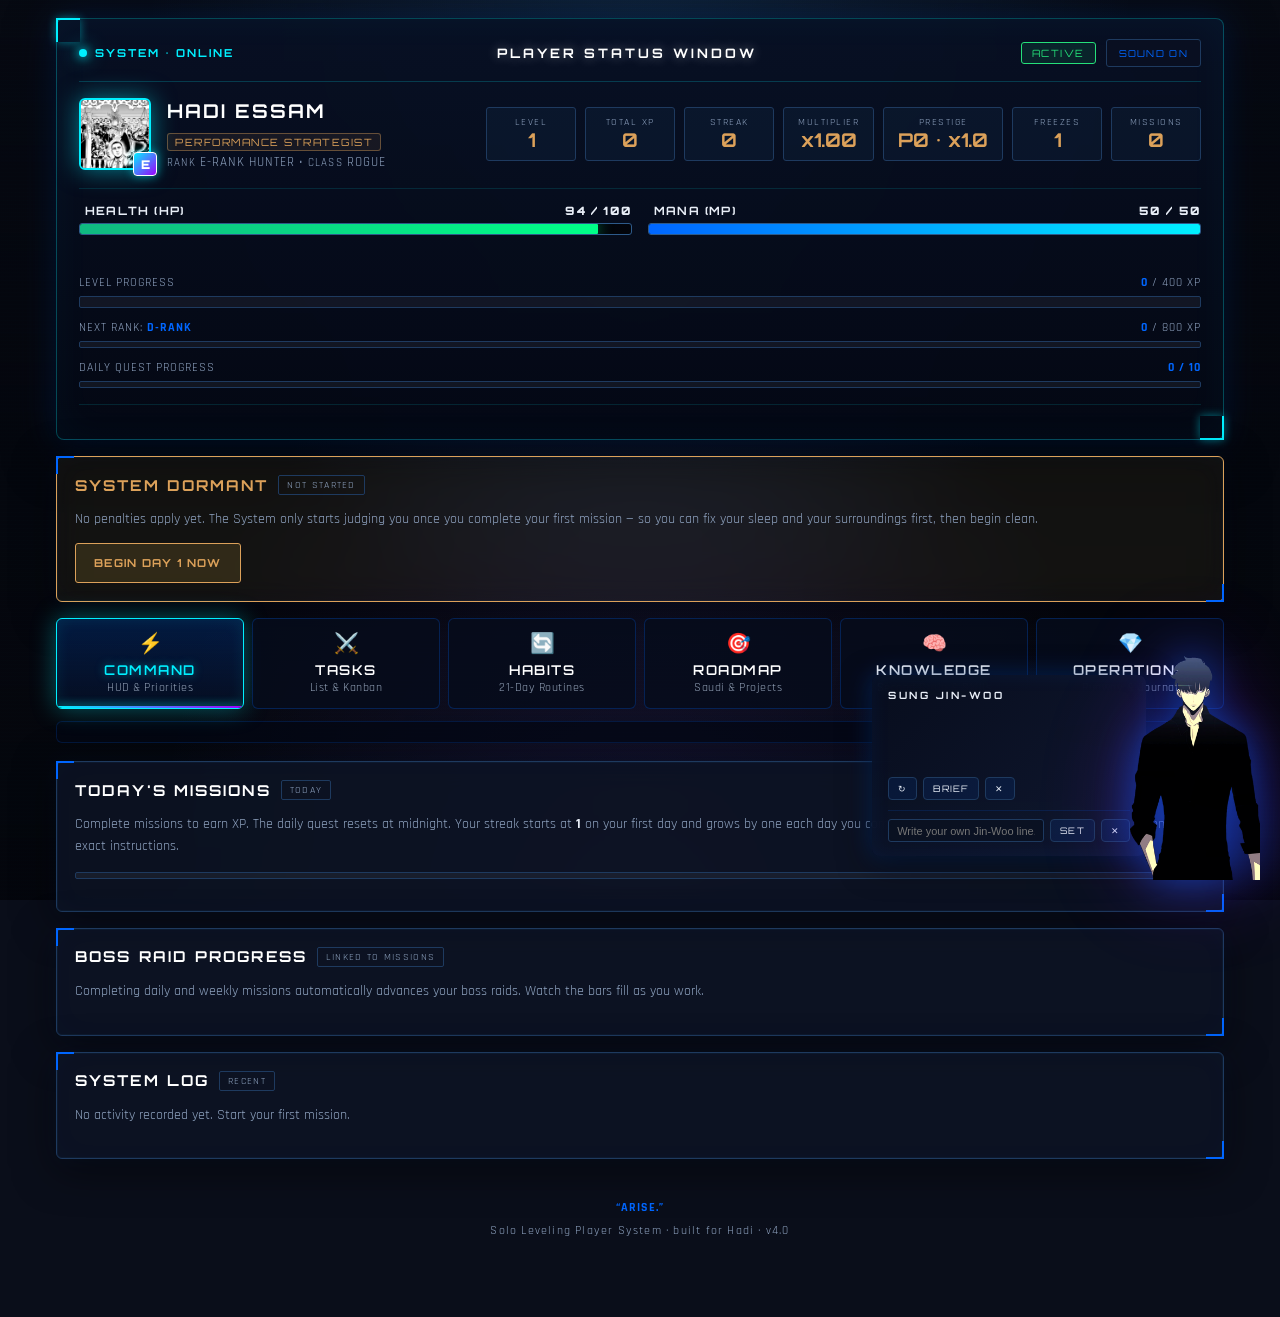
==== commit fac274e7: "feat: deploy Solo Leveling Life OS v49.0 - Initial Foundation Profile, 220m daily budgets, Recovery " ====
--- a/index.html
+++ b/index.html
@@ -1,4 +1,4 @@
-<!DOCTYPE html>
+﻿<!DOCTYPE html>
 <html lang="en">
 <head>
 <meta charset="UTF-8">
@@ -342,6 +342,11 @@
       <div class="st"><h2>System Log</h2><span class="tag">RECENT</span></div>
       <div id="history" class="hint">No activity recorded yet. Start your first mission.</div>
     </div>
+  </div>
+
+  <!-- ============ LIFE COMMAND CENTER ============ -->
+  <div class="page" id="lifestatus">
+    <div id="lifeCommandRoot"></div>
   </div>
 
   <!-- ============ TASKS & QUESTS (LIFE OS) ============ -->
--- a/styles.css
+++ b/styles.css
@@ -3326,3 +3326,972 @@
 
 
 
+
+
+/* =====================================================================
+   14. SOLO LEVELING LIFE OS & COMMAND CENTER ENHANCED STYLING
+   ===================================================================== */
+
+/* --- LIFE HUD CARD (Dashboard Hero) --- */
+.life-hud-card {
+  background: linear-gradient(135deg, rgba(8, 16, 32, 0.95) 0%, rgba(13, 24, 48, 0.9) 100%);
+  border: 1px solid rgba(0, 212, 255, 0.35);
+  border-radius: 12px;
+  padding: 20px;
+  margin-bottom: 20px;
+  box-shadow: 0 8px 32px rgba(0, 150, 255, 0.12);
+  position: relative;
+  overflow: hidden;
+}
+
+.life-hud-card::before {
+  content: '';
+  position: absolute;
+  top: 0;
+  left: 0;
+  right: 0;
+  height: 2px;
+  background: linear-gradient(90deg, transparent, var(--sys-blue), var(--gold), transparent);
+}
+
+.lhc-top {
+  display: flex;
+  justify-content: space-between;
+  align-items: center;
+  margin-bottom: 12px;
+  flex-wrap: wrap;
+  gap: 8px;
+}
+
+.lhc-badge {
+  display: inline-flex;
+  align-items: center;
+  gap: 6px;
+  font-family: var(--hud);
+  font-size: 11px;
+  letter-spacing: 1.5px;
+  color: var(--sys-blue);
+  background: rgba(0, 212, 255, 0.1);
+  border: 1px solid rgba(0, 212, 255, 0.3);
+  padding: 4px 10px;
+  border-radius: 4px;
+}
+
+.lhc-target {
+  font-family: var(--hud);
+  font-size: 11px;
+  letter-spacing: 1px;
+  color: var(--gold);
+  background: rgba(255, 204, 77, 0.1);
+  border: 1px solid rgba(255, 204, 77, 0.25);
+  padding: 4px 10px;
+  border-radius: 4px;
+}
+
+.lhc-main-row {
+  display: flex;
+  justify-content: space-between;
+  align-items: flex-start;
+  gap: 16px;
+  margin-bottom: 16px;
+  flex-wrap: wrap;
+}
+
+.lhc-title {
+  font-family: var(--hud);
+  font-size: 19px;
+  letter-spacing: 1px;
+  color: #fff;
+  font-weight: 700;
+  margin-bottom: 4px;
+}
+
+.lhc-sub {
+  font-size: 12.5px;
+  color: var(--muted);
+}
+
+.lhc-difficulty-tag {
+  cursor: pointer;
+  background: rgba(0, 212, 255, 0.08);
+  border: 1px solid rgba(0, 212, 255, 0.25);
+  border-radius: 8px;
+  padding: 8px 14px;
+  text-align: right;
+  transition: all 0.2s ease;
+}
+
+.lhc-difficulty-tag:hover {
+  border-color: var(--sys-blue);
+  background: rgba(0, 212, 255, 0.15);
+}
+
+.lhc-pills-row {
+  display: grid;
+  grid-template-columns: repeat(auto-fit, minmax(220px, 1fr));
+  gap: 10px;
+  margin-bottom: 16px;
+}
+
+.lhc-pill {
+  display: flex;
+  align-items: center;
+  gap: 10px;
+  background: rgba(0, 0, 0, 0.35);
+  border: 1px solid rgba(255, 255, 255, 0.1);
+  padding: 10px 14px;
+  border-radius: 8px;
+  font-size: 12.5px;
+  color: #fff;
+  cursor: pointer;
+  transition: all 0.2s ease;
+}
+
+.lhc-pill:hover {
+  border-color: rgba(255, 255, 255, 0.25);
+}
+
+.lhc-pill.success {
+  border-color: rgba(34, 197, 94, 0.3);
+  background: rgba(34, 197, 94, 0.06);
+}
+
+.lhc-pill.success .lhc-pill-icon {
+  color: var(--green);
+}
+
+.lhc-pill.pending {
+  border-color: rgba(255, 204, 77, 0.3);
+  background: rgba(255, 204, 77, 0.06);
+}
+
+.lhc-pill.pending .lhc-pill-icon {
+  color: var(--gold);
+}
+
+.lhc-pill.locked {
+  border-color: rgba(239, 68, 68, 0.3);
+  background: rgba(239, 68, 68, 0.06);
+}
+
+.lhc-pill.locked .lhc-pill-icon {
+  color: var(--red);
+}
+
+.lhc-pill-icon {
+  font-size: 14px;
+  font-weight: bold;
+}
+
+.lhc-readiness-box {
+  background: rgba(0, 0, 0, 0.4);
+  border: 1px solid rgba(0, 212, 255, 0.15);
+  border-radius: 8px;
+  padding: 12px 16px;
+  margin-bottom: 16px;
+}
+
+.lhc-readiness-head {
+  font-family: var(--hud);
+  font-size: 11px;
+  letter-spacing: 1px;
+  color: var(--sys-blue);
+  margin-bottom: 8px;
+}
+
+.lhc-q-grid {
+  display: grid;
+  grid-template-columns: 1fr 1fr;
+  gap: 8px 16px;
+}
+
+@media (max-width: 768px) {
+  .lhc-q-grid { grid-template-columns: 1fr; }
+}
+
+.lhc-q-item {
+  font-size: 12px;
+  color: var(--text);
+  line-height: 1.45;
+}
+
+.lhc-q-item b {
+  color: #fff;
+}
+
+.lhc-actions {
+  display: flex;
+  gap: 10px;
+  flex-wrap: wrap;
+}
+
+/* --- RICH QUEST CARDS --- */
+.rich-quest-list {
+  display: flex;
+  flex-direction: column;
+  gap: 12px;
+  margin-top: 10px;
+}
+
+.rich-quest-card {
+  background: rgba(13, 22, 40, 0.85);
+  border: 1px solid rgba(0, 212, 255, 0.18);
+  border-radius: 10px;
+  padding: 16px;
+  transition: all 0.25s cubic-bezier(0.16, 1, 0.3, 1);
+  position: relative;
+}
+
+.rich-quest-card:hover {
+  border-color: rgba(0, 212, 255, 0.45);
+  background: rgba(16, 28, 52, 0.95);
+  box-shadow: 0 4px 20px rgba(0, 212, 255, 0.1);
+}
+
+.rich-quest-card.done {
+  opacity: 0.7;
+  border-color: rgba(34, 197, 94, 0.3);
+  background: rgba(10, 24, 20, 0.6);
+}
+
+.rq-top-row {
+  display: flex;
+  justify-content: space-between;
+  align-items: flex-start;
+  gap: 12px;
+}
+
+.rq-left {
+  display: flex;
+  align-items: flex-start;
+  gap: 12px;
+  flex: 1;
+}
+
+.rq-check {
+  width: 24px;
+  height: 24px;
+  min-width: 24px;
+  border-radius: 6px;
+  border: 1.5px solid rgba(0, 212, 255, 0.4);
+  background: rgba(0, 0, 0, 0.4);
+  display: flex;
+  align-items: center;
+  justify-content: center;
+  color: var(--green);
+  font-weight: bold;
+  font-size: 14px;
+  cursor: pointer;
+  margin-top: 3px;
+  transition: all 0.2s ease;
+}
+
+.rq-check:hover {
+  border-color: var(--green);
+  background: rgba(34, 197, 94, 0.15);
+}
+
+.rq-check.checked {
+  background: var(--green);
+  border-color: var(--green);
+  color: #000;
+}
+
+.rq-tags-row {
+  display: flex;
+  align-items: center;
+  gap: 6px;
+  margin-bottom: 6px;
+  flex-wrap: wrap;
+}
+
+.rq-badge-level {
+  font-family: var(--hud);
+  font-size: 9.5px;
+  letter-spacing: 0.5px;
+  padding: 2px 6px;
+  border-radius: 3px;
+  background: rgba(0, 212, 255, 0.15);
+  color: var(--sys-blue);
+  border: 1px solid rgba(0, 212, 255, 0.3);
+}
+
+.rq-badge-raid {
+  font-family: var(--hud);
+  font-size: 9.5px;
+  letter-spacing: 0.5px;
+  padding: 2px 6px;
+  border-radius: 3px;
+  background: rgba(168, 85, 247, 0.15);
+  color: #c084fc;
+  border: 1px solid rgba(168, 85, 247, 0.3);
+}
+
+.rq-badge-prio {
+  font-family: var(--hud);
+  font-size: 9.5px;
+  letter-spacing: 0.5px;
+  padding: 2px 6px;
+  border-radius: 3px;
+  border: 1px solid;
+}
+
+.rq-duration {
+  font-size: 11px;
+  color: var(--muted);
+  margin-left: 4px;
+}
+
+.rq-title {
+  margin: 0;
+  font-family: var(--hud);
+  font-size: 14.5px;
+  letter-spacing: 0.5px;
+  color: #fff;
+  cursor: pointer;
+  line-height: 1.4;
+}
+
+.rq-title.done-text {
+  text-decoration: line-through;
+  color: var(--muted);
+}
+
+.rq-xp-tag {
+  font-family: var(--hud);
+  font-size: 12px;
+  color: var(--gold);
+  background: rgba(255, 204, 77, 0.1);
+  border: 1px solid rgba(255, 204, 77, 0.25);
+  padding: 3px 8px;
+  border-radius: 4px;
+  white-space: nowrap;
+}
+
+.rq-desc {
+  font-size: 13px;
+  color: var(--text);
+  line-height: 1.5;
+  margin: 10px 0 10px 36px;
+}
+
+.rq-detail-grid {
+  display: grid;
+  grid-template-columns: 1fr 1fr;
+  gap: 10px;
+  margin: 10px 0 10px 36px;
+}
+
+@media (max-width: 768px) {
+  .rq-detail-grid { grid-template-columns: 1fr; }
+  .rq-desc, .rq-detail-grid, .rq-steps-box { margin-left: 0 !important; }
+}
+
+.rq-why-box {
+  background: rgba(255, 204, 77, 0.05);
+  border-left: 3px solid var(--gold);
+  padding: 8px 12px;
+  border-radius: 0 6px 6px 0;
+  font-size: 12px;
+  color: var(--text);
+  line-height: 1.45;
+}
+
+.rq-crit-box {
+  background: rgba(34, 197, 94, 0.05);
+  border-left: 3px solid var(--green);
+  padding: 8px 12px;
+  border-radius: 0 6px 6px 0;
+  font-size: 12px;
+  color: var(--text);
+  line-height: 1.45;
+}
+
+.rq-steps-box {
+  background: rgba(0, 0, 0, 0.35);
+  border: 1px solid rgba(255, 255, 255, 0.07);
+  border-radius: 6px;
+  padding: 10px 14px;
+  margin-left: 36px;
+}
+
+.rq-steps-head {
+  font-family: var(--hud);
+  font-size: 10.5px;
+  letter-spacing: 0.8px;
+  color: var(--sys-blue);
+  margin-bottom: 6px;
+}
+
+.rq-steps-list {
+  list-style: none;
+  padding-left: 0;
+  margin: 0;
+  font-size: 12.5px;
+  color: var(--muted);
+  line-height: 1.6;
+}
+
+.rq-steps-list li {
+  margin-bottom: 3px;
+}
+
+/* --- LIFE STATUS COMMAND CENTER SECTION (#lifestatus) --- */
+.life-status-hero {
+  background: linear-gradient(135deg, rgba(10, 20, 42, 0.95) 0%, rgba(18, 32, 64, 0.9) 100%);
+  border: 1px solid rgba(0, 212, 255, 0.3);
+  border-radius: 12px;
+  padding: 24px;
+  box-shadow: 0 8px 32px rgba(0, 150, 255, 0.15);
+}
+
+.lsh-top {
+  display: flex;
+  justify-content: space-between;
+  align-items: center;
+  margin-bottom: 12px;
+  flex-wrap: wrap;
+  gap: 8px;
+}
+
+.lsh-badge {
+  font-family: var(--hud);
+  font-size: 11px;
+  letter-spacing: 1.5px;
+  color: var(--sys-blue);
+  background: rgba(0, 212, 255, 0.12);
+  border: 1px solid rgba(0, 212, 255, 0.3);
+  padding: 4px 10px;
+  border-radius: 4px;
+}
+
+.lsh-window {
+  font-family: var(--hud);
+  font-size: 11px;
+  letter-spacing: 1px;
+  color: var(--gold);
+}
+
+.lsh-title {
+  margin: 0 0 6px 0;
+  font-family: var(--hud);
+  font-size: 22px;
+  letter-spacing: 1px;
+  color: #fff;
+}
+
+.lsh-sub {
+  font-size: 13px;
+  color: var(--muted);
+  margin-bottom: 20px;
+}
+
+.lsh-grid {
+  display: grid;
+  grid-template-columns: repeat(auto-fit, minmax(210px, 1fr));
+  gap: 12px;
+}
+
+.lsh-card {
+  background: rgba(0, 0, 0, 0.35);
+  border: 1px solid rgba(255, 255, 255, 0.1);
+  border-radius: 8px;
+  padding: 14px;
+}
+
+.lsh-card-k {
+  font-family: var(--hud);
+  font-size: 10px;
+  letter-spacing: 1px;
+  color: var(--muted);
+  margin-bottom: 4px;
+}
+
+.lsh-card-v {
+  font-family: var(--hud);
+  font-size: 14px;
+  font-weight: bold;
+  margin-bottom: 4px;
+}
+
+.lsh-card-sub {
+  font-size: 11.5px;
+  color: var(--text);
+  line-height: 1.35;
+}
+
+.lsc-controls-grid {
+  display: flex;
+  flex-direction: column;
+  gap: 12px;
+  margin-top: 10px;
+}
+
+.lsc-ctrl-row {
+  display: flex;
+  justify-content: space-between;
+  align-items: center;
+  background: rgba(0, 0, 0, 0.3);
+  border: 1px solid rgba(255, 255, 255, 0.08);
+  border-radius: 8px;
+  padding: 14px 18px;
+  gap: 16px;
+  flex-wrap: wrap;
+}
+
+.lsc-ctrl-title {
+  font-family: var(--hud);
+  font-size: 14px;
+  color: #fff;
+  margin-bottom: 3px;
+}
+
+.lsc-ctrl-desc {
+  font-size: 12px;
+  color: var(--muted);
+}
+
+/* --- DIFFICULTY LEVELS GRID --- */
+.diff-levels-grid {
+  display: grid;
+  grid-template-columns: repeat(auto-fit, minmax(200px, 1fr));
+  gap: 12px;
+  margin-top: 10px;
+}
+
+.diff-card {
+  background: rgba(0, 0, 0, 0.35);
+  border: 1px solid rgba(255, 255, 255, 0.1);
+  border-radius: 10px;
+  padding: 16px;
+  cursor: pointer;
+  transition: all 0.2s ease;
+  position: relative;
+}
+
+.diff-card:hover {
+  border-color: rgba(0, 212, 255, 0.4);
+  background: rgba(0, 212, 255, 0.05);
+}
+
+.diff-card.active {
+  border-color: var(--sys-blue);
+  background: rgba(0, 212, 255, 0.12);
+  box-shadow: 0 0 15px rgba(0, 212, 255, 0.2);
+}
+
+.dc-head {
+  display: flex;
+  justify-content: space-between;
+  align-items: center;
+  margin-bottom: 8px;
+}
+
+.dc-badge {
+  font-family: var(--hud);
+  font-size: 10px;
+  letter-spacing: 1px;
+  color: var(--sys-blue);
+}
+
+.dc-active-tag {
+  font-family: var(--hud);
+  font-size: 9px;
+  background: var(--sys-blue);
+  color: #000;
+  padding: 1px 6px;
+  border-radius: 3px;
+  font-weight: bold;
+}
+
+.dc-name {
+  font-family: var(--hud);
+  font-size: 16px;
+  color: #fff;
+  font-weight: bold;
+  margin-bottom: 4px;
+}
+
+.dc-meta {
+  font-size: 12px;
+  color: var(--gold);
+  margin-bottom: 6px;
+}
+
+.dc-focus {
+  font-size: 11.5px;
+  color: var(--muted);
+  line-height: 1.4;
+}
+
+/* --- CHECK-IN BOX --- */
+.checkin-box {
+  background: rgba(0, 0, 0, 0.35);
+  border: 1px solid rgba(255, 255, 255, 0.08);
+  border-radius: 10px;
+  padding: 16px;
+}
+
+.cb-label {
+  display: block;
+  font-family: var(--hud);
+  font-size: 12px;
+  color: #fff;
+  margin-bottom: 6px;
+  letter-spacing: 0.5px;
+}
+
+.cb-options {
+  display: grid;
+  grid-template-columns: repeat(auto-fit, minmax(200px, 1fr));
+  gap: 8px;
+}
+
+.cb-opt-btn {
+  background: rgba(255, 255, 255, 0.05);
+  border: 1px solid rgba(255, 255, 255, 0.12);
+  color: var(--text);
+  padding: 10px 12px;
+  border-radius: 6px;
+  font-size: 12px;
+  cursor: pointer;
+  text-align: left;
+  transition: all 0.2s ease;
+  font-family: inherit;
+}
+
+.cb-opt-btn:hover {
+  background: rgba(255, 255, 255, 0.1);
+  border-color: rgba(255, 255, 255, 0.25);
+}
+
+.cb-opt-btn.selected {
+  border-color: var(--sys-blue);
+  background: rgba(0, 212, 255, 0.15);
+  color: #fff;
+  font-weight: 600;
+}
+
+.cb-input, .cb-textarea {
+  width: 100%;
+  box-sizing: border-box;
+  background: rgba(0, 0, 0, 0.5);
+  border: 1px solid rgba(255, 255, 255, 0.12);
+  border-radius: 6px;
+  padding: 8px 12px;
+  font-size: 12.5px;
+  color: #fff;
+  font-family: inherit;
+  outline: none;
+}
+
+.cb-input:focus, .cb-textarea:focus {
+  border-color: var(--sys-blue);
+}
+
+/* --- BOSS RAID STAGE DIVIDERS --- */
+.boss-title-row {
+  display: flex;
+  justify-content: space-between;
+  align-items: baseline;
+  flex-wrap: wrap;
+  gap: 8px;
+}
+
+.boss-ar-title {
+  font-size: 12.5px;
+  color: var(--gold);
+  direction: rtl;
+}
+
+.boss-stage-divider {
+  display: flex;
+  justify-content: space-between;
+  align-items: center;
+  background: rgba(0, 212, 255, 0.08);
+  border-left: 3px solid var(--sys-blue);
+  padding: 6px 12px;
+  margin: 14px 0 8px 0;
+  border-radius: 0 4px 4px 0;
+}
+
+.boss-stage-divider.locked {
+  background: rgba(239, 68, 68, 0.08);
+  border-left-color: var(--red);
+}
+
+.bsd-name {
+  font-family: var(--hud);
+  font-size: 11.5px;
+  letter-spacing: 0.5px;
+  color: #fff;
+  font-weight: 600;
+}
+
+.bsd-lock-badge {
+  font-family: var(--hud);
+  font-size: 9.5px;
+  letter-spacing: 0.5px;
+  color: var(--red);
+  font-weight: bold;
+}
+
+.bsd-status-badge {
+  font-family: var(--hud);
+  font-size: 9.5px;
+  letter-spacing: 0.5px;
+  color: var(--sys-blue);
+}
+
+.step.gated-step {
+  border-color: rgba(239, 68, 68, 0.2);
+  background: rgba(239, 68, 68, 0.03);
+  cursor: not-allowed;
+}
+
+.step.gated-step:hover {
+  border-color: rgba(239, 68, 68, 0.4);
+}
+
+/* --- UNLOCKS TIMELINE --- */
+.unlocks-timeline {
+  display: flex;
+  flex-direction: column;
+  gap: 10px;
+  margin-top: 10px;
+}
+
+.ut-item {
+  display: flex;
+  align-items: flex-start;
+  gap: 10px;
+  background: rgba(0, 0, 0, 0.3);
+  border: 1px solid rgba(255, 255, 255, 0.06);
+  border-radius: 6px;
+  padding: 10px 14px;
+}
+
+.ut-dot {
+  width: 20px;
+  height: 20px;
+  min-width: 20px;
+  border-radius: 50%;
+  background: var(--green);
+  color: #000;
+  display: flex;
+  align-items: center;
+  justify-content: center;
+  font-size: 11px;
+  font-weight: bold;
+}
+
+.ut-title {
+  font-family: var(--hud);
+  font-size: 11px;
+  color: var(--sys-blue);
+  letter-spacing: 0.5px;
+  margin-bottom: 2px;
+}
+
+.ut-desc {
+  font-size: 12px;
+  color: var(--text);
+}
+
+/* --- RECOVERY MODE BANNER --- */
+.recovery-mode-banner {
+  background: linear-gradient(135deg, rgba(234, 179, 8, 0.15) 0%, rgba(202, 138, 4, 0.1) 100%);
+  border: 1px solid rgba(234, 179, 8, 0.4);
+  border-radius: 10px;
+  padding: 14px 18px;
+  margin-bottom: 16px;
+  display: flex;
+  justify-content: space-between;
+  align-items: center;
+  gap: 16px;
+  flex-wrap: wrap;
+  box-shadow: 0 4px 20px rgba(234, 179, 8, 0.1);
+}
+
+.rmb-left {
+  display: flex;
+  align-items: center;
+  gap: 12px;
+  flex: 1;
+}
+
+.rmb-icon {
+  font-size: 24px;
+}
+
+.rmb-title {
+  font-family: var(--hud);
+  font-size: 13.5px;
+  color: var(--gold);
+  letter-spacing: 0.8px;
+  font-weight: 700;
+  margin-bottom: 2px;
+}
+
+.rmb-sub {
+  font-size: 12px;
+  color: var(--text);
+  line-height: 1.4;
+}
+
+.rmb-btn {
+  background: rgba(234, 179, 8, 0.2);
+  border-color: var(--gold);
+  color: #fff;
+  font-size: 12px;
+  padding: 6px 14px;
+  white-space: nowrap;
+}
+
+.rmb-btn:hover {
+  background: rgba(234, 179, 8, 0.35);
+}
+
+/* --- FOUNDATION DAILY TIME BUDGETS BAR --- */
+.fp-budgets-bar {
+  display: flex;
+  gap: 8px;
+  flex-wrap: wrap;
+  margin-bottom: 14px;
+}
+
+.fp-budget-pill {
+  background: rgba(0, 0, 0, 0.4);
+  border: 1px solid rgba(0, 212, 255, 0.2);
+  border-radius: 6px;
+  padding: 6px 10px;
+  display: flex;
+  align-items: center;
+  gap: 6px;
+  font-size: 11.5px;
+}
+
+.fp-budget-pill.secondary {
+  border-color: rgba(255, 255, 255, 0.1);
+  opacity: 0.8;
+}
+
+.fp-bp-k {
+  color: var(--text);
+}
+
+.fp-bp-v {
+  font-family: var(--hud);
+  font-weight: bold;
+  color: var(--sys-blue);
+  background: rgba(0, 212, 255, 0.12);
+  padding: 1px 5px;
+  border-radius: 3px;
+  font-size: 10.5px;
+}
+
+/* --- PRACTICAL B1/B2 ENGLISH DEVELOPMENT LAB STYLING --- */
+.eng-track-grid {
+  display: flex;
+  flex-direction: column;
+  gap: 14px;
+  margin-top: 12px;
+}
+
+.eng-module-card {
+  background: rgba(10, 18, 36, 0.85);
+  border: 1px solid rgba(0, 212, 255, 0.2);
+  border-radius: 10px;
+  padding: 16px;
+  transition: all 0.2s ease;
+}
+
+.eng-module-card:hover {
+  border-color: rgba(0, 212, 255, 0.45);
+  box-shadow: 0 4px 18px rgba(0, 212, 255, 0.08);
+}
+
+.emc-head {
+  display: flex;
+  justify-content: space-between;
+  align-items: center;
+  margin-bottom: 10px;
+  flex-wrap: wrap;
+  gap: 8px;
+}
+
+.emc-title {
+  font-family: var(--hud);
+  font-size: 15px;
+  color: #fff;
+  letter-spacing: 0.5px;
+  margin: 0;
+}
+
+.emc-meta {
+  display: flex;
+  gap: 6px;
+  align-items: center;
+}
+
+.emc-obj {
+  font-size: 12.5px;
+  color: var(--text);
+  line-height: 1.5;
+  background: rgba(0, 0, 0, 0.3);
+  padding: 8px 12px;
+  border-radius: 6px;
+  border-left: 3px solid var(--sys-blue);
+  margin-bottom: 12px;
+}
+
+.emc-grid {
+  display: grid;
+  grid-template-columns: 1fr 1fr;
+  gap: 10px;
+  margin-bottom: 10px;
+}
+
+@media (max-width: 768px) {
+  .emc-grid { grid-template-columns: 1fr; }
+}
+
+.emc-crit-box {
+  background: rgba(34, 197, 94, 0.05);
+  border: 1px solid rgba(34, 197, 94, 0.2);
+  border-radius: 6px;
+  padding: 8px 12px;
+  font-size: 11.5px;
+  color: var(--text);
+  line-height: 1.45;
+}
+
+.emc-traps-box {
+  background: rgba(239, 68, 68, 0.05);
+  border: 1px solid rgba(239, 68, 68, 0.2);
+  border-radius: 6px;
+  padding: 8px 12px;
+  font-size: 11.5px;
+  color: var(--text);
+  line-height: 1.45;
+}
+
+.emc-steps-box {
+  background: rgba(0, 0, 0, 0.25);
+  border: 1px solid rgba(255, 255, 255, 0.06);
+  border-radius: 6px;
+  padding: 8px 12px;
+  margin-bottom: 10px;
+  font-size: 12px;
+  color: var(--muted);
+  line-height: 1.5;
+}
+
+.emc-next-box {
+  font-size: 12px;
+  color: var(--gold);
+  background: rgba(255, 204, 77, 0.06);
+  border-left: 3px solid var(--gold);
+  padding: 6px 10px;
+  border-radius: 0 4px 4px 0;
+}
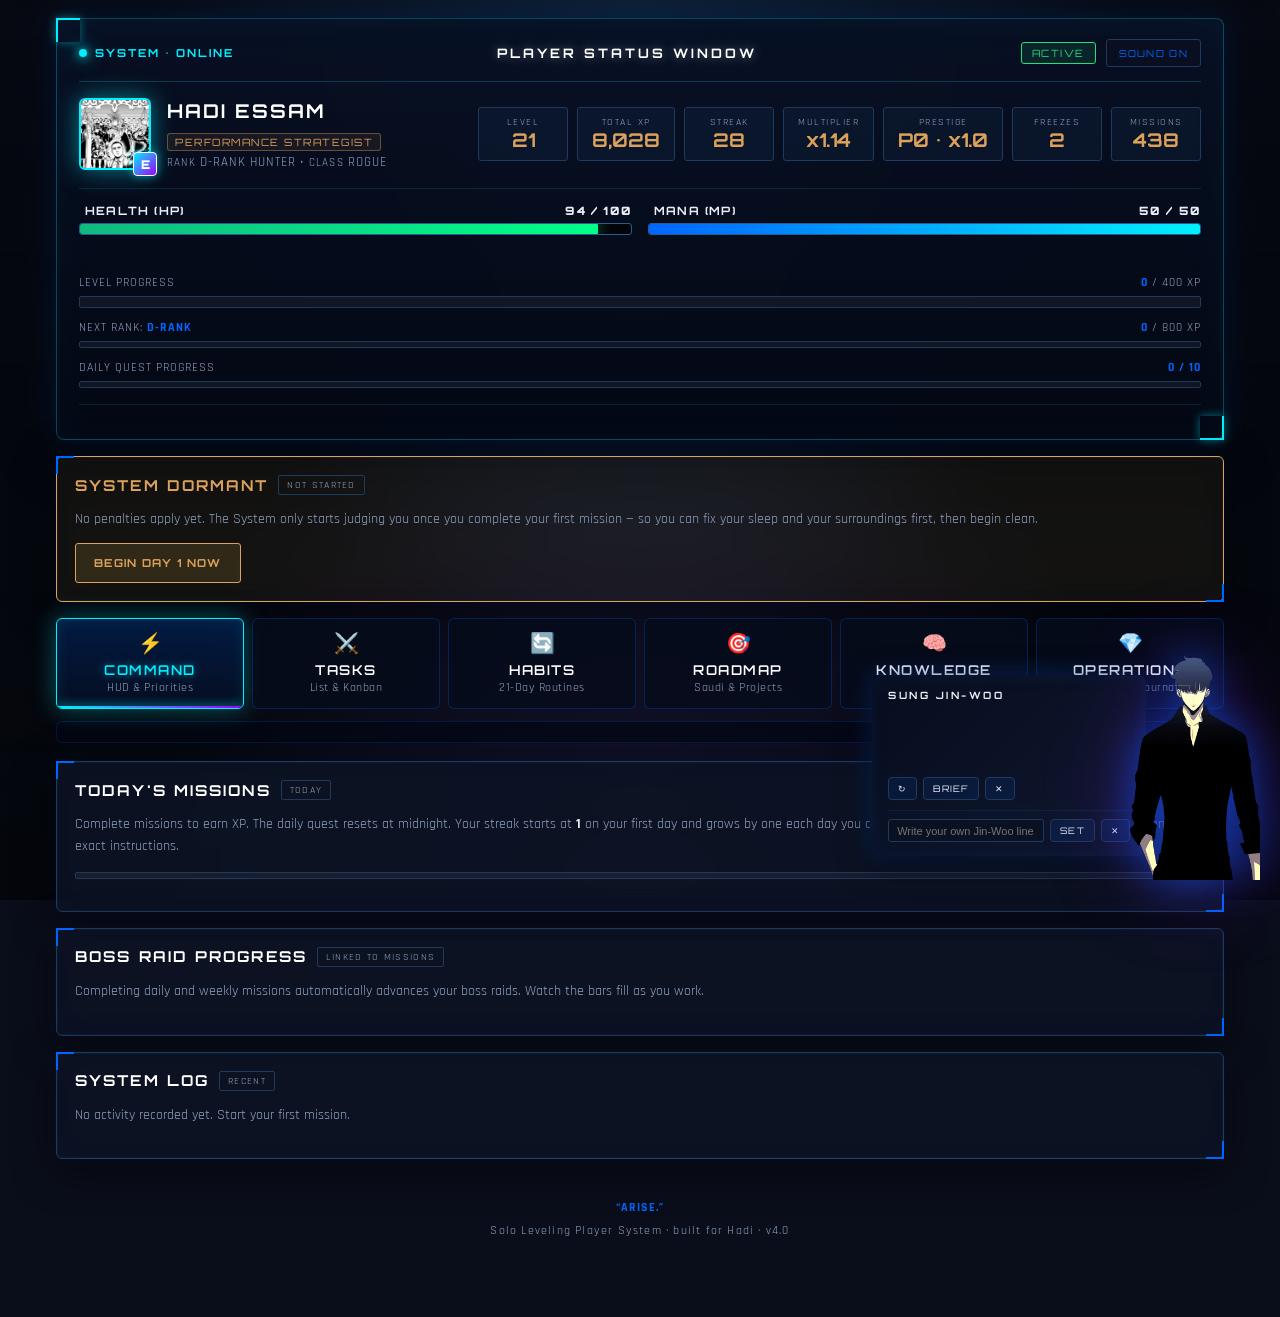
==== commit 6bed5a69: "fix: guarantee persistent authentic user state (Level 21, 8028 XP, 28 Streak), instant boot renderin" ====
--- a/index.html
+++ b/index.html
@@ -1,4 +1,4 @@
-﻿<!DOCTYPE html>
+<!DOCTYPE html>
 <html lang="en">
 <head>
 <meta charset="UTF-8">
@@ -215,16 +215,16 @@
           <span class="nm">HADI ESSAM</span>
           <span class="player-title" id="playerTitle">PERFORMANCE STRATEGIST</span>
         </div>
-        <div class="rk"><span class="rk-label">RANK</span> <span id="rankName">E-RANK HUNTER</span> &bull; <span class="cls-label">CLASS</span> <span id="hudClass">ROGUE</span></div>
+        <div class="rk"><span class="rk-label">RANK</span> <span id="rankName">D-RANK HUNTER</span> &bull; <span class="cls-label">CLASS</span> <span id="hudClass">ROGUE</span></div>
       </div>
       <div class="badges">
-        <div class="badge"><div class="k">Level</div><div class="v" id="bLevel">1</div></div>
-        <div class="badge"><div class="k">Total XP</div><div class="v" id="bXP">0</div></div>
-        <div class="badge"><div class="k">Streak</div><div class="v" id="bStreak">0</div></div>
-        <div class="badge"><div class="k">Multiplier</div><div class="v" id="multBadge">x1.00</div></div>
+        <div class="badge"><div class="k">Level</div><div class="v" id="bLevel">21</div></div>
+        <div class="badge"><div class="k">Total XP</div><div class="v" id="bXP">8,028</div></div>
+        <div class="badge"><div class="k">Streak</div><div class="v" id="bStreak">28</div></div>
+        <div class="badge"><div class="k">Multiplier</div><div class="v" id="multBadge">x1.14</div></div>
         <div class="badge"><div class="k">Prestige</div><div class="v" id="prestigeBadge">P0 &bull; x1.0</div></div>
-        <div class="badge"><div class="k">Freezes</div><div class="v" id="bFreeze">1</div></div>
-        <div class="badge"><div class="k">Missions</div><div class="v" id="bQuests">0</div></div>
+        <div class="badge"><div class="k">Freezes</div><div class="v" id="bFreeze">2</div></div>
+        <div class="badge"><div class="k">Missions</div><div class="v" id="bQuests">438</div></div>
       </div>
     </div>
 
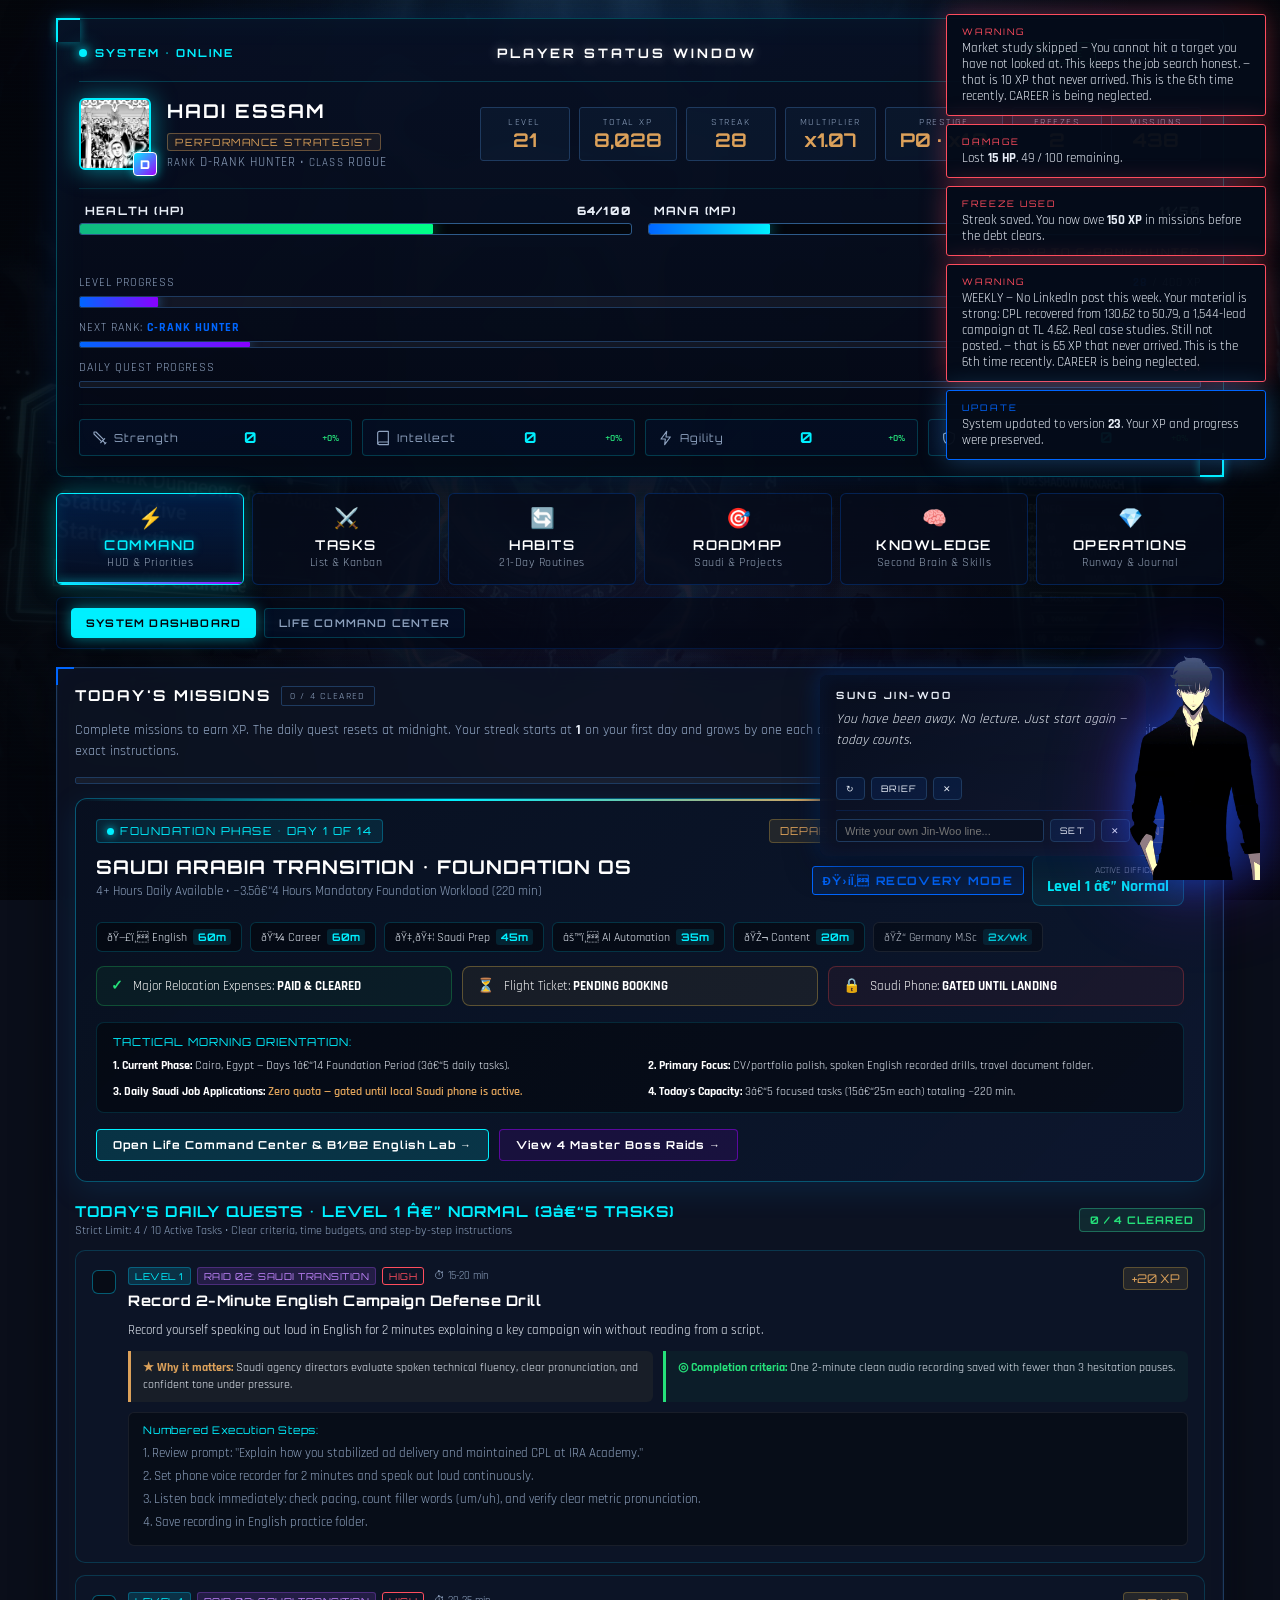
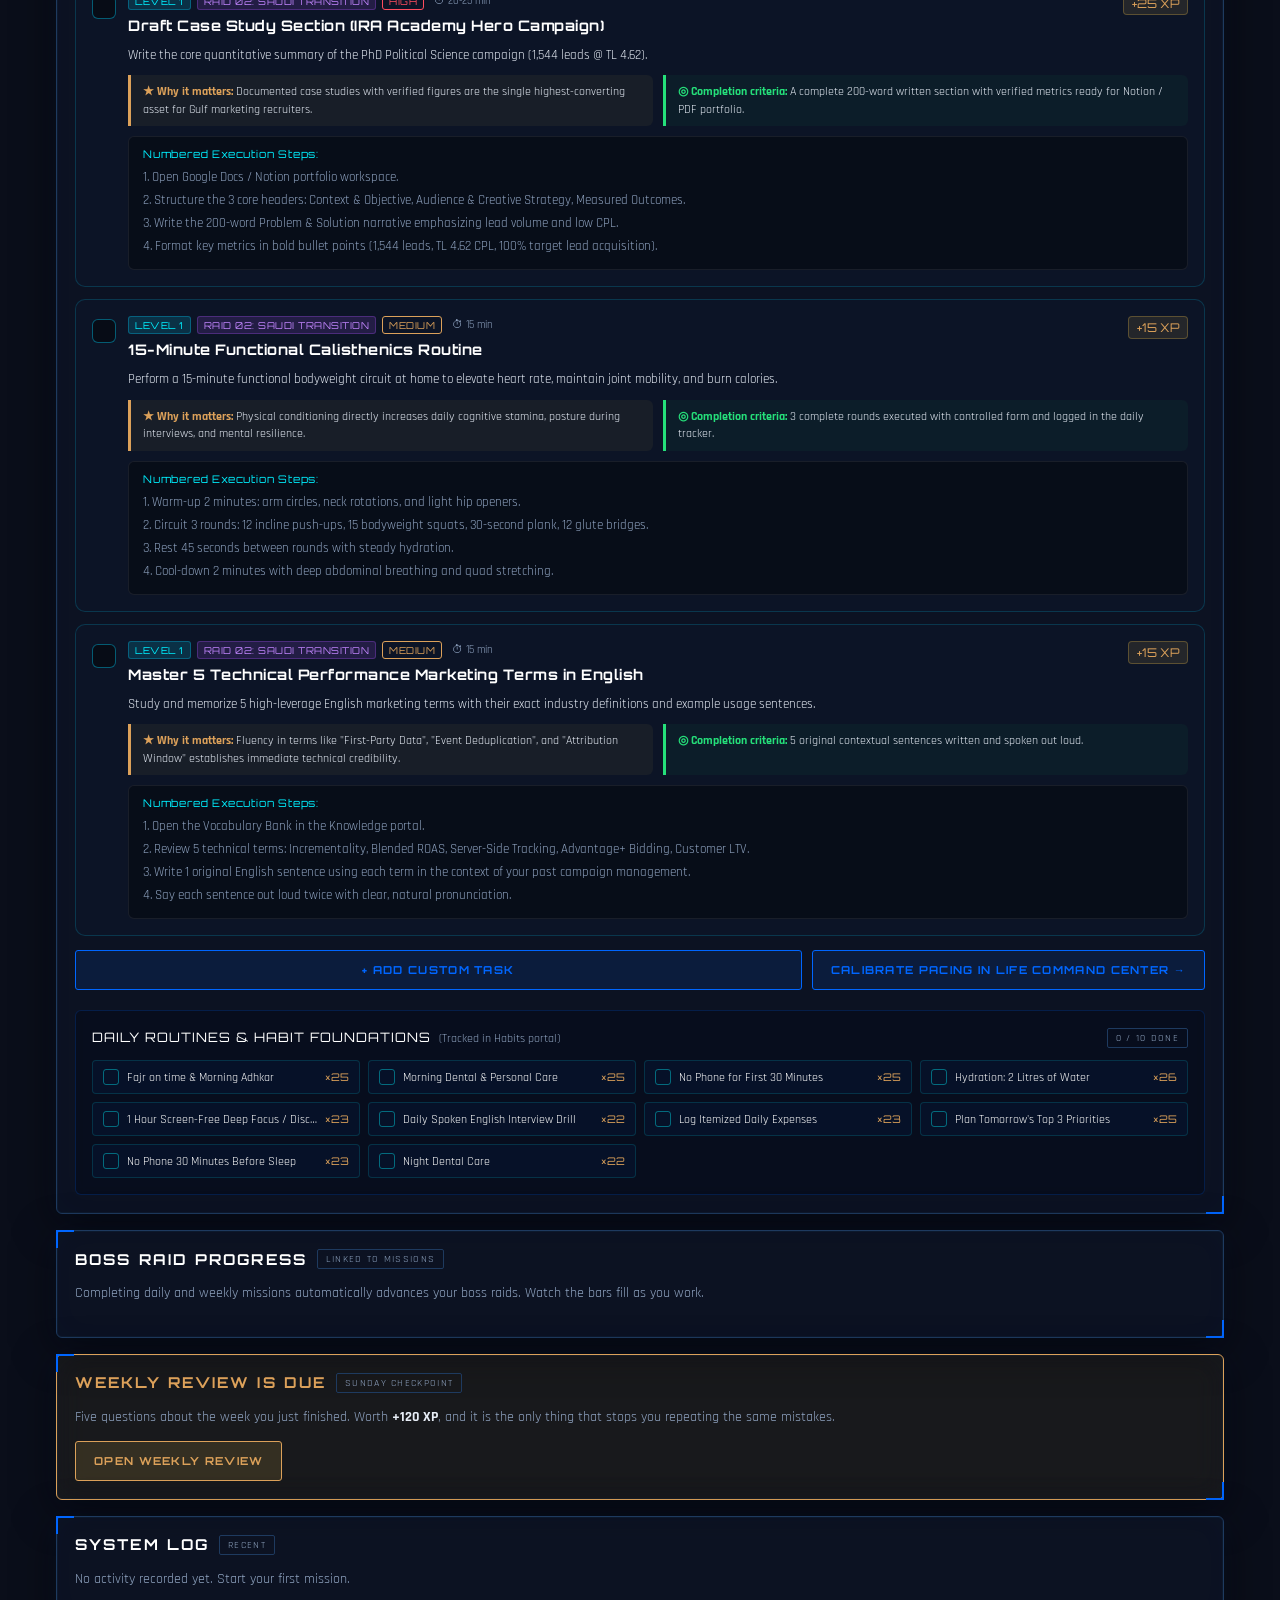
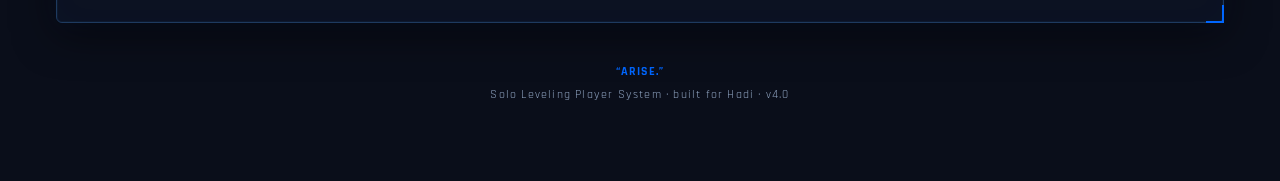
==== commit e514feb0: "feat: deploy Solo Leveling Life OS v49.2 - 100% verified, zero errors, Level 21 / 8028 XP authentic " ====
--- a/index.html
+++ b/index.html
@@ -269,7 +269,7 @@
   <!-- Hidden anchor for System AI Coach Message (Delivered via Sung Jin-Woo floating guide) -->
   <span id="coach-message" style="display:none">Awaken, Hunter. Prove yourself again today.</span>
 
-  <div class="panel" id="startBanner" style="border-color:var(--gold);background:rgba(255,204,77,.06)">
+  <div class="panel" id="startBanner" style="display:none;border-color:var(--gold);background:rgba(255,204,77,.06)">
     <div class="st"><h2 style="color:var(--gold)">System Dormant</h2><span class="tag">NOT STARTED</span></div>
     <div class="hint" style="margin-bottom:12px">No penalties apply yet. The System only starts judging you once you complete your first mission &mdash; so you can fix your sleep and your surroundings first, then begin clean.</div>
     <button class="btn" style="border-color:var(--gold);color:var(--gold);background:rgba(255,204,77,.12)" onclick="startSystem()">Begin Day 1 Now</button>
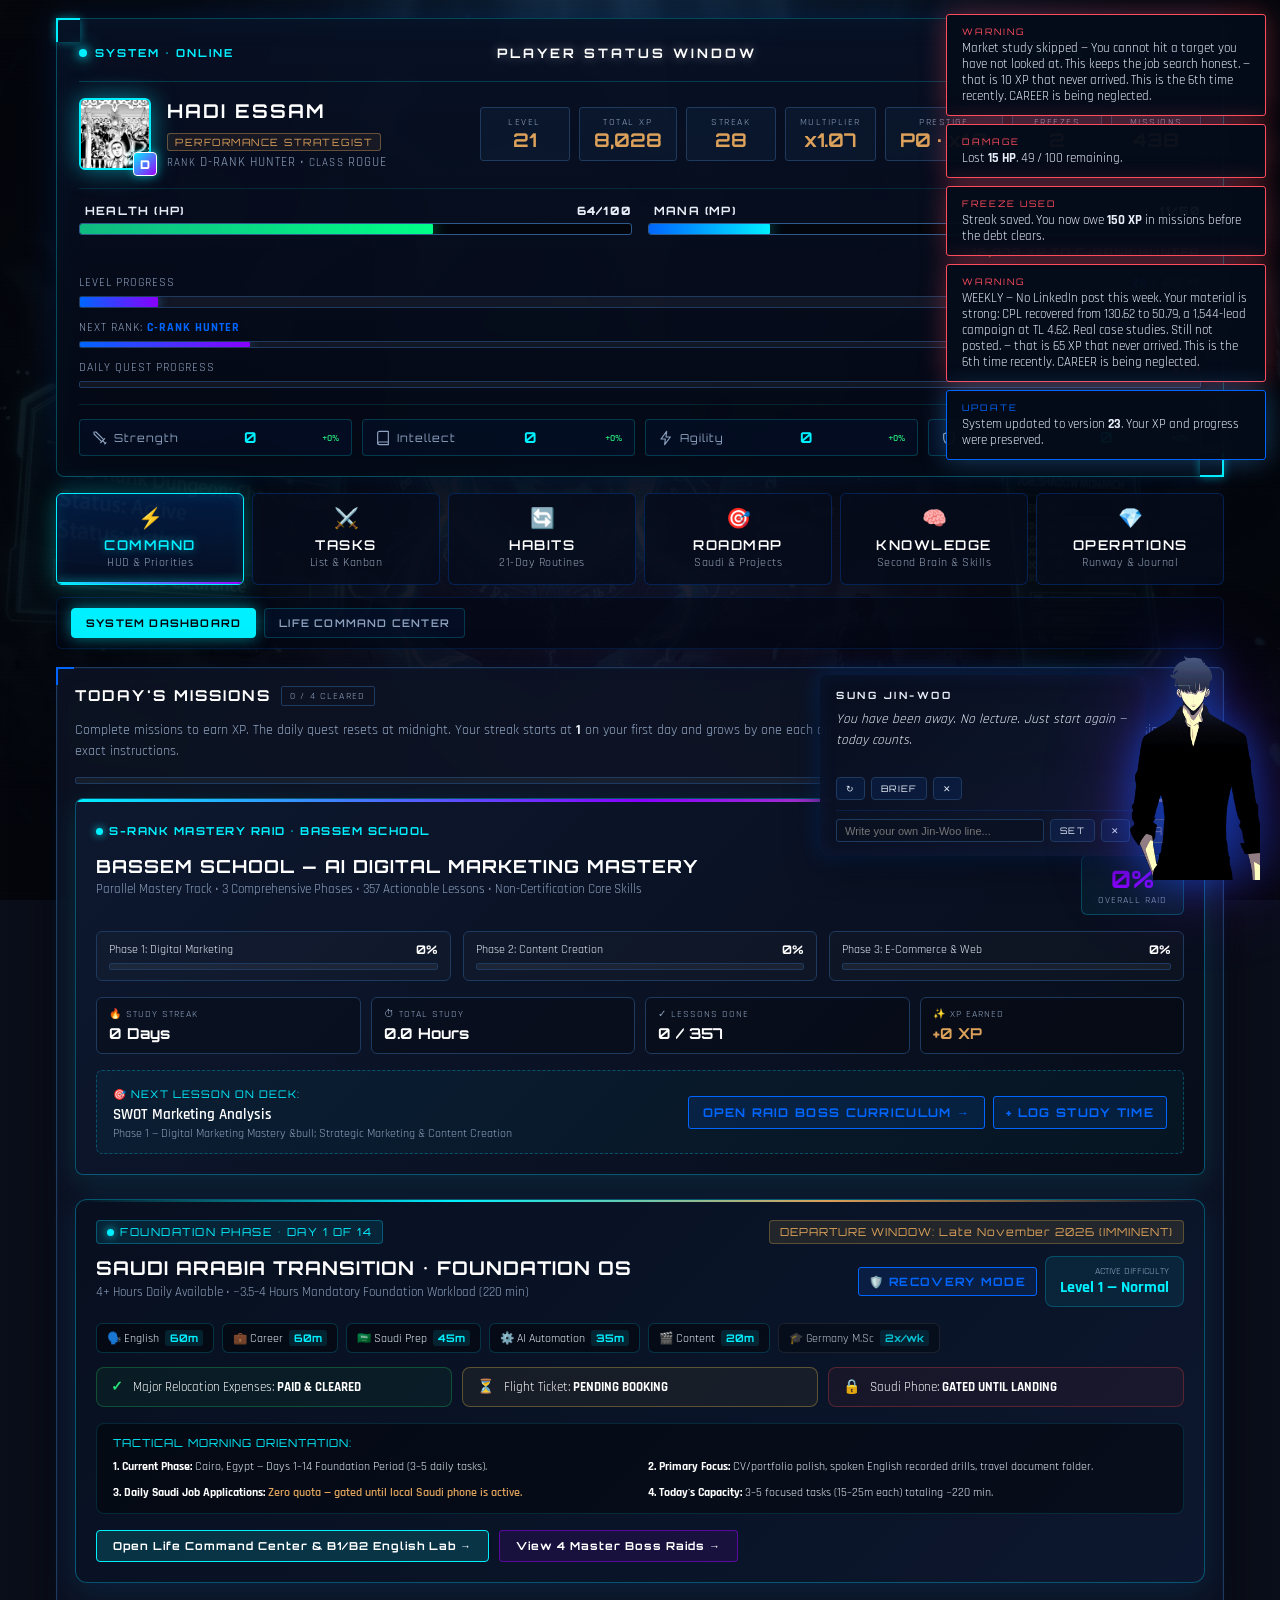
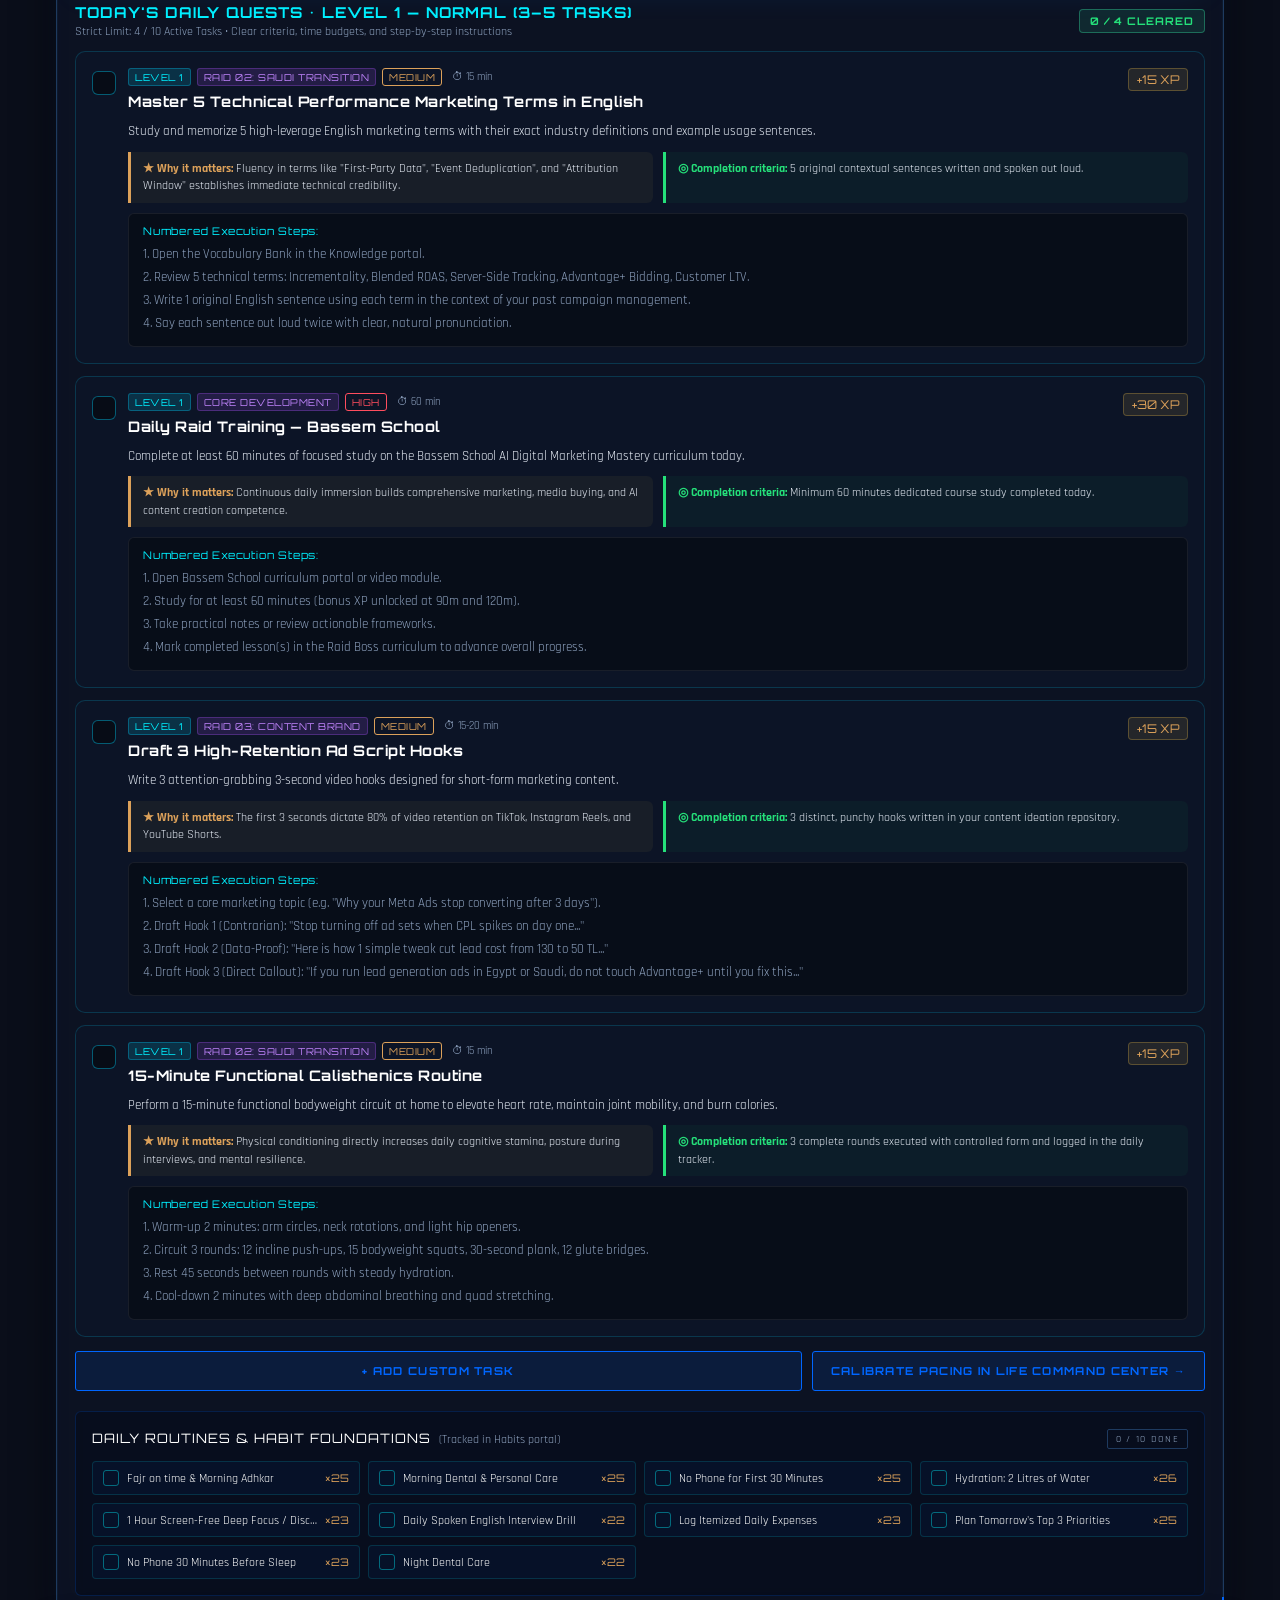
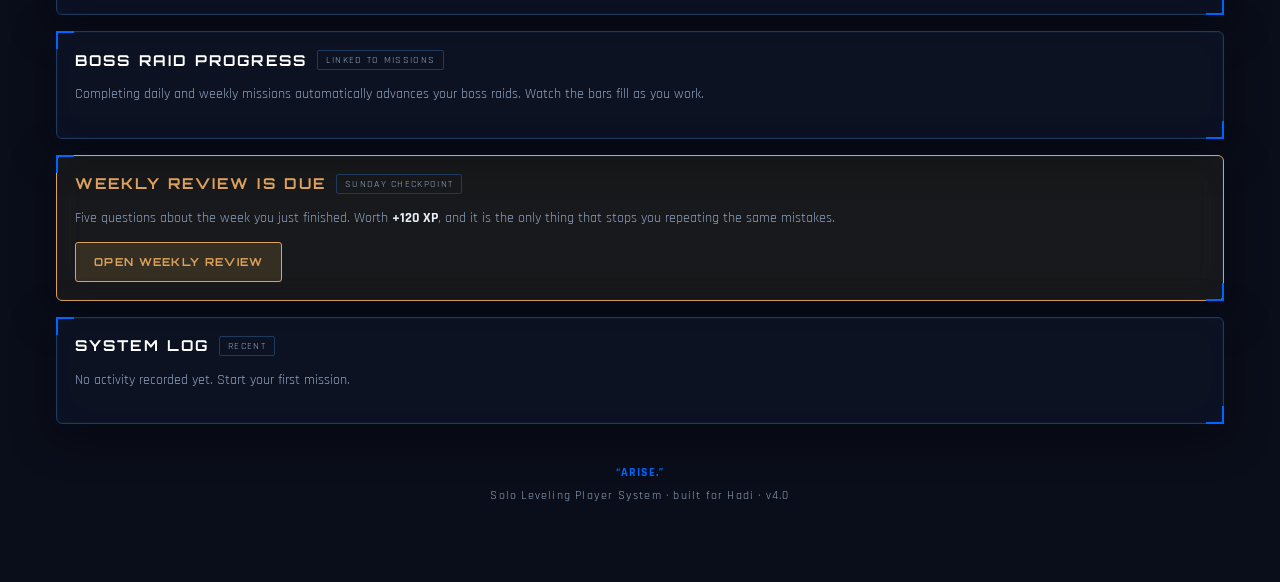
==== commit 441b7f10: "feat: add Bassem School S-Rank Raid Boss and 60m daily training quest" ====
--- a/index.html
+++ b/index.html
@@ -827,7 +827,9 @@
 <script src="_features3.js"></script>
 <script src="uptodate.js"></script>
 <script src="expenses.js"></script>
+<script src="bassem_data.js"></script>
 <script src="render.js"></script>
+<script src="bassem_engine.js"></script>
 <script>
 boot();
 
--- a/styles.css
+++ b/styles.css
@@ -4294,4 +4294,250 @@
   border-left: 3px solid var(--gold);
   padding: 6px 10px;
   border-radius: 0 4px 4px 0;
-}+}
+/* =====================================================================
+   BASSEM SCHOOL MASTERY RAID & DASHBOARD STYLES
+   ===================================================================== */
+.bassem-hero-card {
+  border: 1px solid rgba(0, 212, 255, 0.35);
+  border-radius: 8px;
+  background: linear-gradient(135deg, rgba(14, 25, 48, 0.95), rgba(7, 13, 26, 0.98));
+  padding: 20px;
+  margin-bottom: 24px;
+  box-shadow: 0 8px 32px rgba(0, 212, 255, 0.12);
+  position: relative;
+  overflow: hidden;
+}
+.bassem-hero-card::before {
+  content: '';
+  position: absolute;
+  top: 0; left: 0; right: 0;
+  height: 3px;
+  background: linear-gradient(90deg, var(--sys-blue), var(--glow2), var(--gold));
+}
+.bhc-top-row {
+  display: flex;
+  justify-content: space-between;
+  align-items: center;
+  margin-bottom: 12px;
+  flex-wrap: wrap;
+  gap: 8px;
+}
+.bhc-badge {
+  font-family: var(--hud);
+  font-size: 11px;
+  letter-spacing: 1.5px;
+  color: var(--sys-blue);
+  font-weight: 700;
+  display: flex;
+  align-items: center;
+  gap: 6px;
+}
+.bhc-tag {
+  font-family: var(--hud);
+  font-size: 11px;
+  letter-spacing: 1px;
+  padding: 4px 10px;
+  border-radius: 4px;
+  border: 1px solid var(--line);
+}
+.bhc-tag.cleared {
+  color: var(--green);
+  border-color: rgba(37, 224, 122, 0.4);
+  background: rgba(37, 224, 122, 0.08);
+}
+.bhc-tag.pending {
+  color: var(--gold);
+  border-color: rgba(255, 215, 0, 0.4);
+  background: rgba(255, 215, 0, 0.08);
+}
+.bhc-title-row {
+  display: flex;
+  justify-content: space-between;
+  align-items: flex-start;
+  gap: 16px;
+  margin-bottom: 16px;
+  flex-wrap: wrap;
+}
+.bhc-title {
+  font-family: var(--hud);
+  font-size: 18px;
+  letter-spacing: 1px;
+  color: #fff;
+  margin: 0 0 4px 0;
+}
+.bhc-sub {
+  font-size: 12.5px;
+  color: var(--muted);
+  line-height: 1.4;
+}
+.bhc-overall-box {
+  background: rgba(0, 212, 255, 0.06);
+  border: 1px solid rgba(0, 212, 255, 0.25);
+  border-radius: 6px;
+  padding: 8px 16px;
+  text-align: center;
+  flex: 0 0 auto;
+}
+.bhc-ob-pct {
+  font-family: var(--hud);
+  font-size: 24px;
+  font-weight: bold;
+  color: var(--glow2);
+}
+.bhc-ob-lbl {
+  font-size: 9.5px;
+  letter-spacing: 1px;
+  color: var(--muted);
+}
+.bhc-phases-row {
+  display: grid;
+  grid-template-columns: repeat(auto-fit, minmax(220px, 1fr));
+  gap: 12px;
+  margin-bottom: 16px;
+}
+.bhc-phase-item {
+  background: rgba(255, 255, 255, 0.02);
+  border: 1px solid var(--line);
+  border-radius: 6px;
+  padding: 10px 12px;
+}
+.bhc-pi-head {
+  display: flex;
+  justify-content: space-between;
+  font-size: 12px;
+  margin-bottom: 6px;
+}
+.bhc-pi-head span { color: var(--text); }
+.bhc-pi-head b { font-family: var(--hud); color: #fff; }
+.bhc-stats-grid {
+  display: grid;
+  grid-template-columns: repeat(auto-fit, minmax(130px, 1fr));
+  gap: 10px;
+  margin-bottom: 16px;
+}
+.bhc-stat-box {
+  background: rgba(0, 0, 0, 0.25);
+  border: 1px solid var(--line);
+  border-radius: 6px;
+  padding: 10px 12px;
+  display: flex;
+  flex-direction: column;
+  gap: 4px;
+}
+.bhc-sb-k {
+  font-size: 10px;
+  letter-spacing: 1px;
+  color: var(--muted);
+}
+.bhc-sb-v {
+  font-family: var(--hud);
+  font-size: 15px;
+  color: #fff;
+}
+.bhc-next-box {
+  background: rgba(0, 212, 255, 0.04);
+  border: 1px dashed rgba(0, 212, 255, 0.3);
+  border-radius: 6px;
+  padding: 12px 16px;
+  display: flex;
+  justify-content: space-between;
+  align-items: center;
+  flex-wrap: wrap;
+  gap: 12px;
+}
+.bhc-nb-left {
+  flex: 1;
+}
+.bhc-nb-lbl {
+  font-size: 10.5px;
+  letter-spacing: 1px;
+  color: var(--sys-blue);
+  font-family: var(--hud);
+}
+.bhc-nb-title {
+  font-size: 14.5px;
+  font-weight: 600;
+  color: #fff;
+  margin-top: 2px;
+}
+.bhc-nb-meta {
+  font-size: 12px;
+  color: var(--muted);
+  margin-top: 2px;
+}
+.bhc-nb-actions {
+  display: flex;
+  gap: 8px;
+  flex-wrap: wrap;
+}
+
+/* Detailed Boss view styles */
+.bassem-boss-card {
+  border-color: rgba(0, 212, 255, 0.3);
+  background: rgba(10, 18, 36, 0.6);
+  margin-bottom: 24px;
+}
+.bassem-phase-section {
+  margin-top: 18px;
+  border: 1px solid var(--line);
+  border-radius: 6px;
+  padding: 12px 14px;
+  background: rgba(0, 0, 0, 0.2);
+}
+.bassem-phase-head {
+  display: flex;
+  justify-content: space-between;
+  align-items: center;
+  cursor: pointer;
+}
+.bph-num {
+  font-family: var(--hud);
+  font-size: 10.5px;
+  letter-spacing: 1px;
+  color: var(--sys-blue);
+  display: block;
+}
+.bph-title {
+  font-size: 15px;
+  color: #fff;
+}
+.bph-ar {
+  font-size: 12px;
+  color: var(--gold);
+  direction: rtl;
+}
+.bph-pct {
+  font-family: var(--hud);
+  font-size: 16px;
+  color: var(--glow2);
+  font-weight: bold;
+}
+.bassem-courses-grid {
+  display: grid;
+  grid-template-columns: repeat(auto-fit, minmax(280px, 1fr));
+  gap: 14px;
+  margin-top: 12px;
+}
+.bassem-course-box {
+  background: rgba(255, 255, 255, 0.02);
+  border: 1px solid var(--line);
+  border-radius: 4px;
+  padding: 10px 12px;
+}
+.bcb-head {
+  display: flex;
+  justify-content: space-between;
+  align-items: baseline;
+  gap: 8px;
+}
+.bcb-title {
+  font-size: 13px;
+  font-weight: 600;
+  color: #fff;
+}
+.bcb-lessons-list {
+  max-height: 240px;
+  overflow-y: auto;
+  margin-top: 8px;
+}
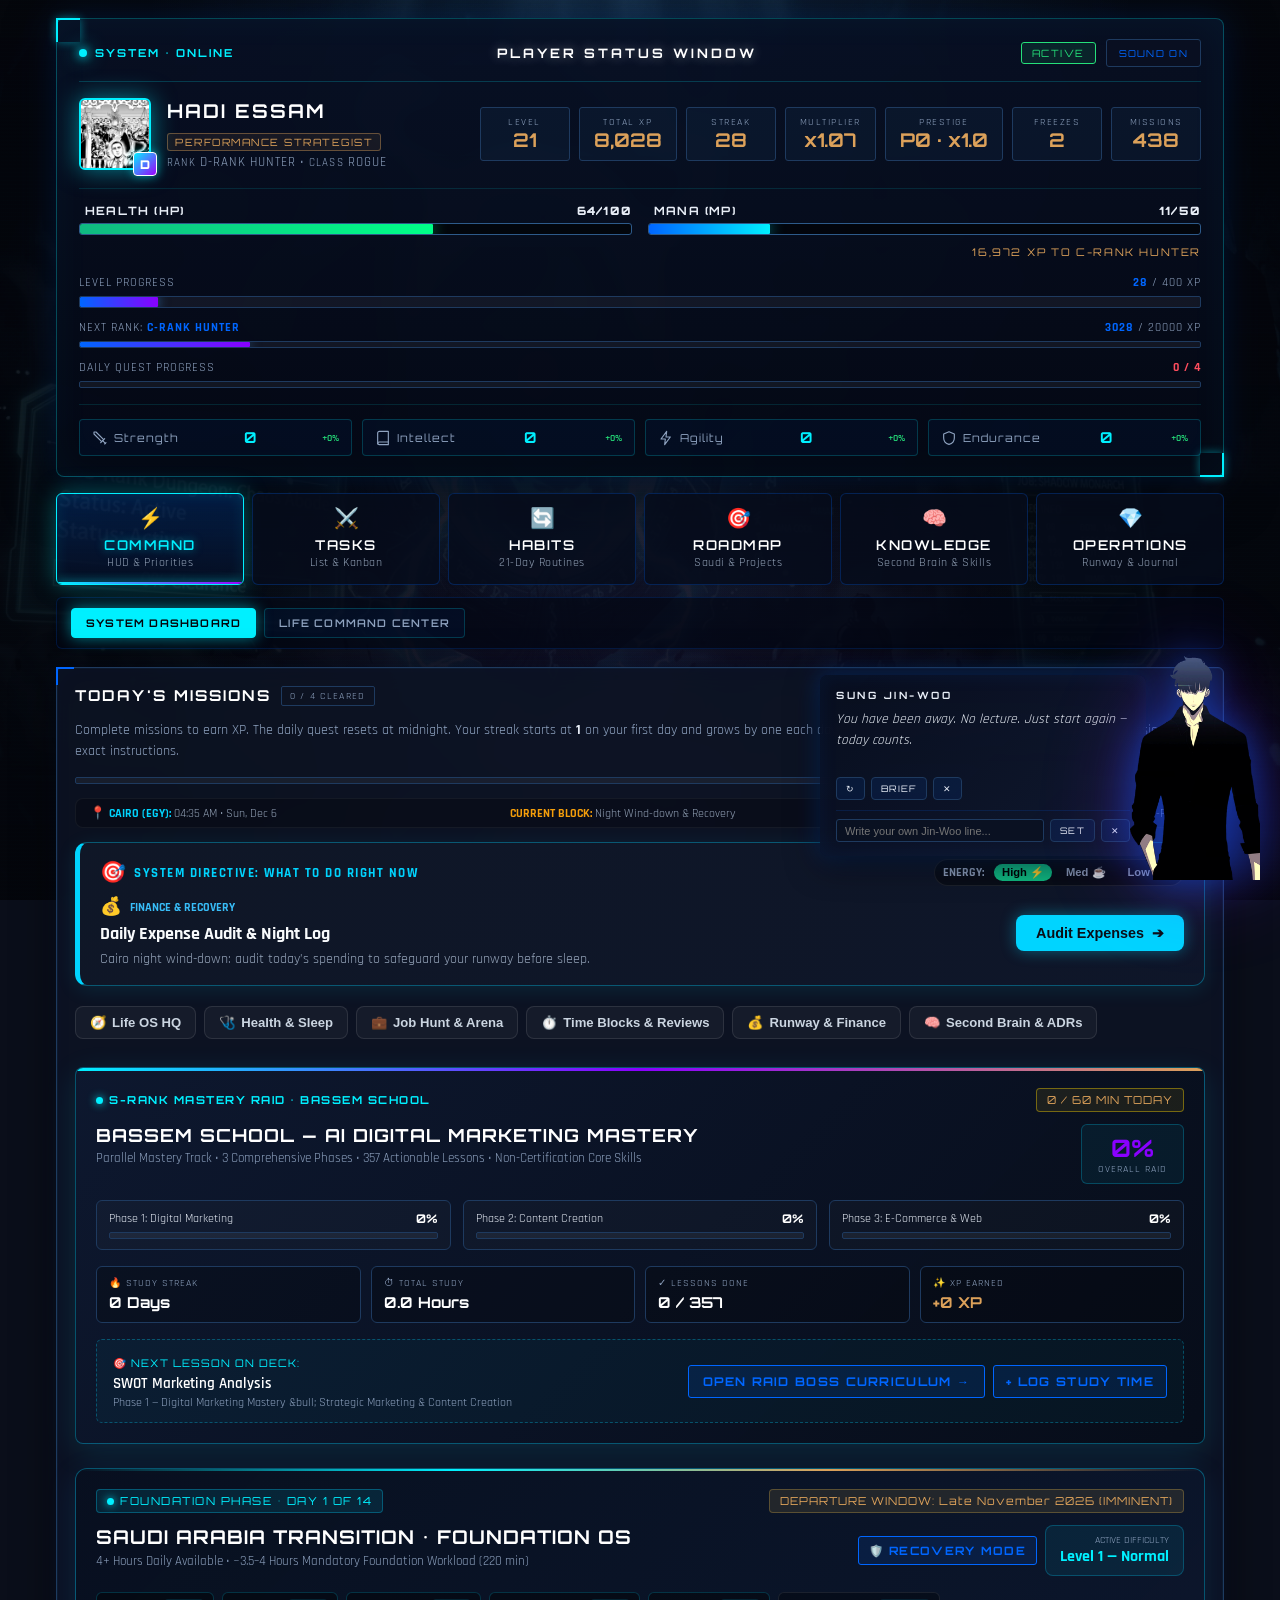
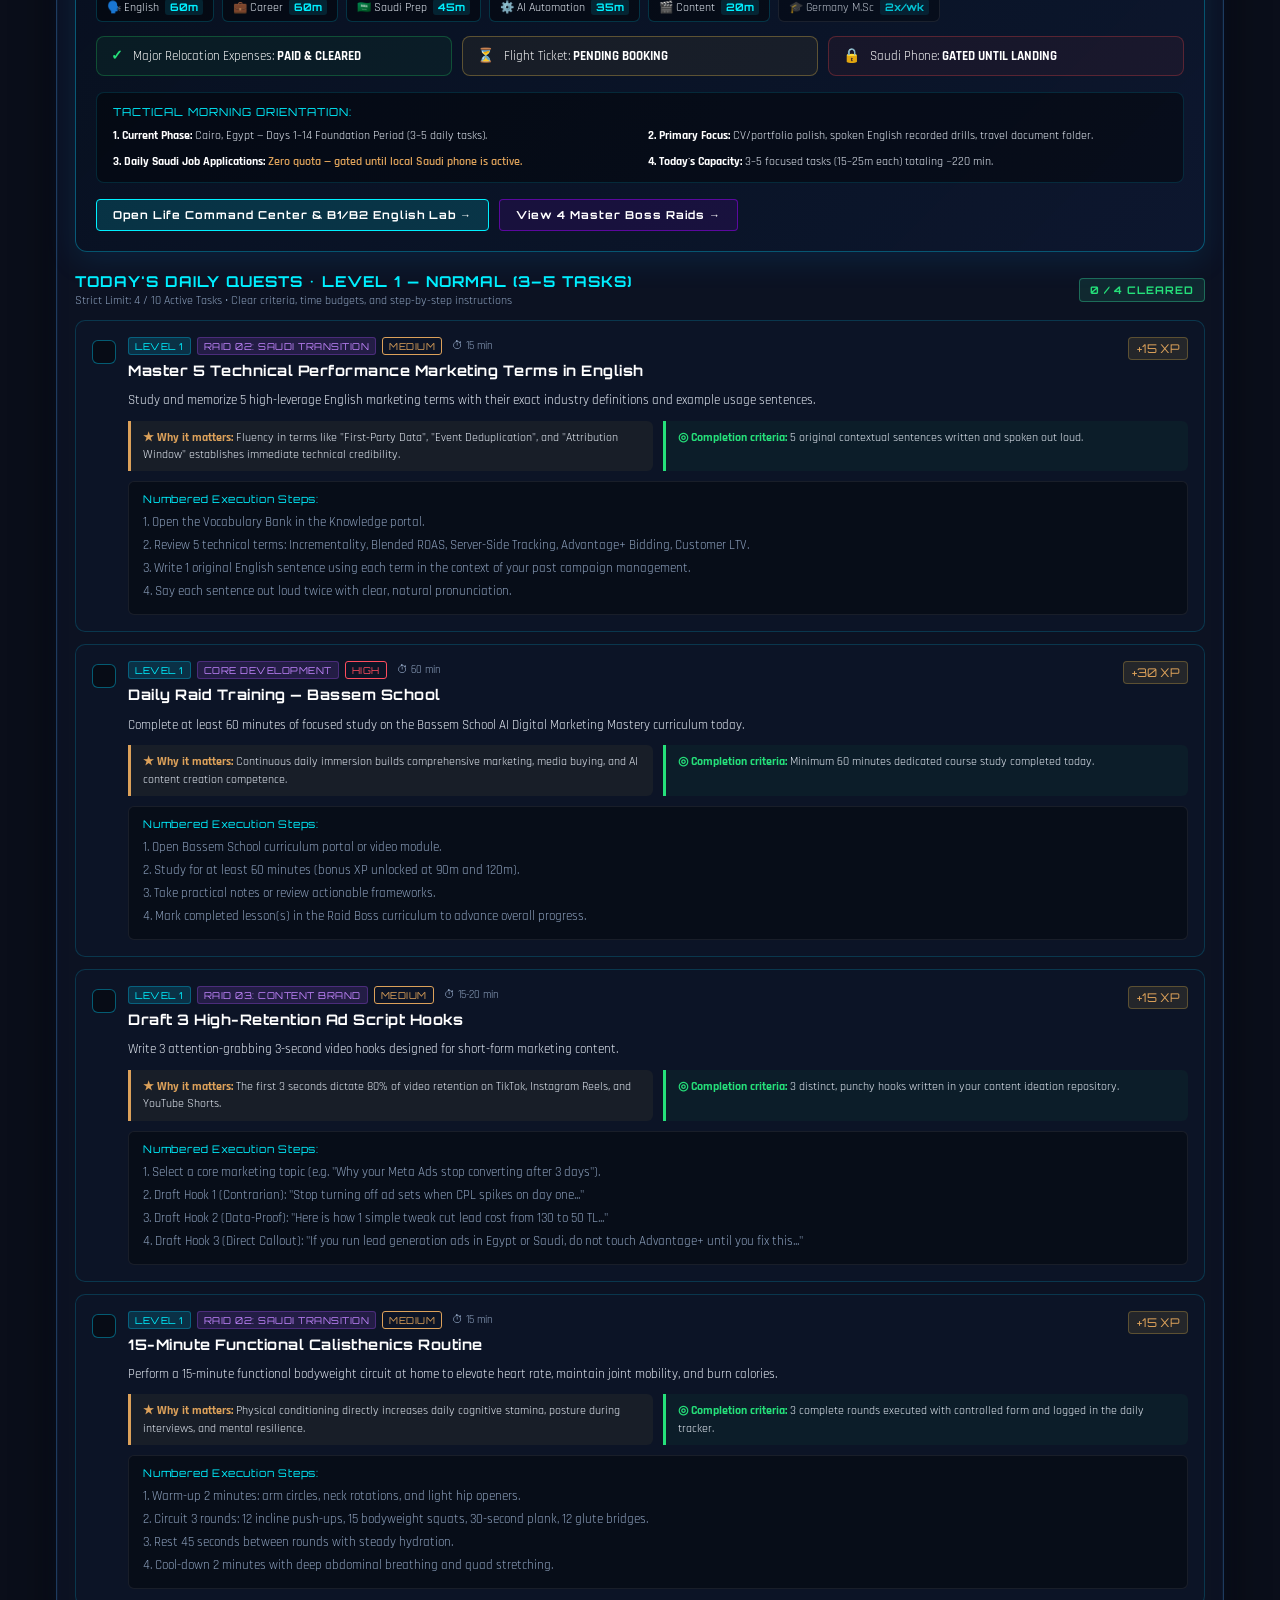
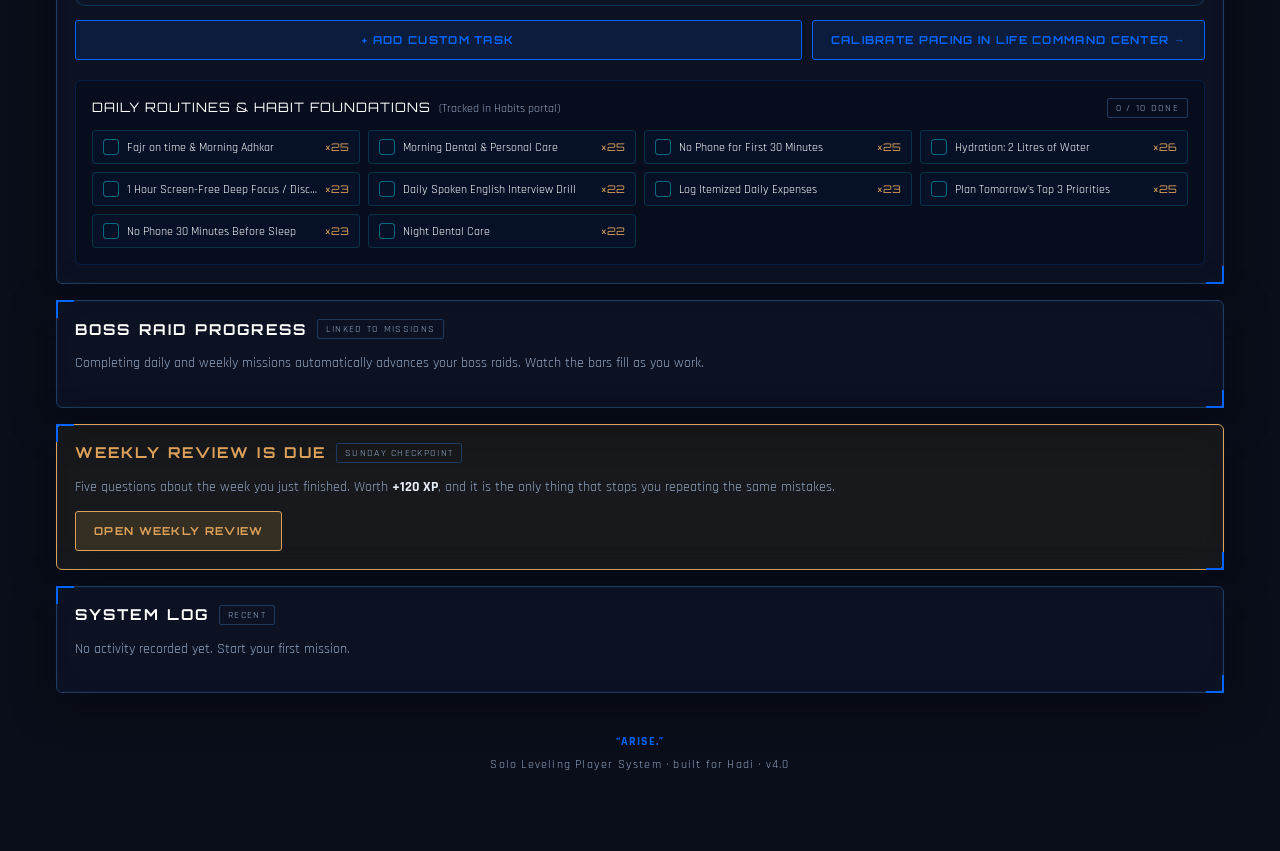
==== commit f8378699: "feat: Solo Leveling Master Life OS v50 - modular local-first architecture, system command center, he" ====
--- a/index.html
+++ b/index.html
@@ -808,6 +808,26 @@
     <div id="habitList"></div>
   </div>
 
+    <!-- ============ HEALTH & RECOVERY ============ -->
+  <div class="page" id="health">
+    <div id="health-portal-content"></div>
+  </div>
+
+  <!-- ============ JOB HUNT HQ & CAREER ARENA ============ -->
+  <div class="page" id="career">
+    <div id="career-portal-content"></div>
+  </div>
+
+  <!-- ============ TIME & GOAL PLANNER ============ -->
+  <div class="page" id="planner">
+    <div id="planner-portal-content"></div>
+  </div>
+
+  <!-- ============ SECOND BRAIN, ADRs & LESSONS ============ -->
+  <div class="page" id="brain">
+    <div id="second-brain-portal-content"></div>
+  </div>
+
   <div class="foot">
     <b>&ldquo;ARISE.&rdquo;</b><br>
     Solo Leveling Player System &middot; built for Hadi &middot; v4.0
@@ -819,7 +839,11 @@
 <script src="vocab.js"></script>
 <script src="icons.js"></script>
 <script src="podcasts.js"></script>
+<script src="core_storage.js"></script>
+<script src="core_system.js"></script>
 <script src="app.js"></script>
+<script src="core_xp.js"></script>
+<script src="core_tasks.js"></script>
 <script src="habits.js"></script>
 <script src="speaking.js"></script>
 <script src="_features1.js"></script>
@@ -827,9 +851,17 @@
 <script src="_features3.js"></script>
 <script src="uptodate.js"></script>
 <script src="expenses.js"></script>
+<script src="life_health.js"></script>
+<script src="life_career.js"></script>
+<script src="life_planner.js"></script>
+<script src="life_finance.js"></script>
+<script src="life_brain.js"></script>
 <script src="bassem_data.js"></script>
 <script src="render.js"></script>
 <script src="bassem_engine.js"></script>
+<script src="ui_command_center.js"></script>
+<script src="ui_command_palette.js"></script>
+<script src="ui_diagnostics.js"></script>
 <script>
 boot();
 
--- a/styles.css
+++ b/styles.css
@@ -4541,3 +4541,56 @@
   overflow-y: auto;
   margin-top: 8px;
 }
+
+
+/* =====================================================================
+   SOLO LEVELING: LIFE OS — MOBILE BOTTOM NAVIGATION & COMMAND CENTER
+   ===================================================================== */
+#mobile-bottom-navbar {
+  display: none;
+}
+
+@media (max-width: 768px) {
+  #mobile-bottom-navbar {
+    display: flex !important;
+    position: fixed;
+    bottom: 0;
+    left: 0;
+    right: 0;
+    height: 62px;
+    background: rgba(10, 14, 23, 0.96);
+    backdrop-filter: blur(12px);
+    border-top: 1px solid rgba(0, 212, 255, 0.3);
+    z-index: 9999;
+    justify-content: space-around;
+    align-items: center;
+    padding: 4px 6px;
+    box-shadow: 0 -4px 20px rgba(0, 0, 0, 0.7);
+  }
+  .mobile-nav-item {
+    display: flex;
+    flex-direction: column;
+    align-items: center;
+    justify-content: center;
+    color: #8fa0bc;
+    font-size: 0.72rem;
+    font-weight: 700;
+    cursor: pointer;
+    flex: 1;
+    padding: 6px 2px;
+    transition: all 0.15s ease;
+    user-select: none;
+  }
+  .mobile-nav-item:hover, .mobile-nav-item:active {
+    color: #00d4ff;
+    transform: translateY(-1px);
+  }
+  .mnav-icon {
+    font-size: 1.25rem;
+    margin-bottom: 2px;
+    line-height: 1;
+  }
+  body {
+    padding-bottom: 74px !important;
+  }
+}
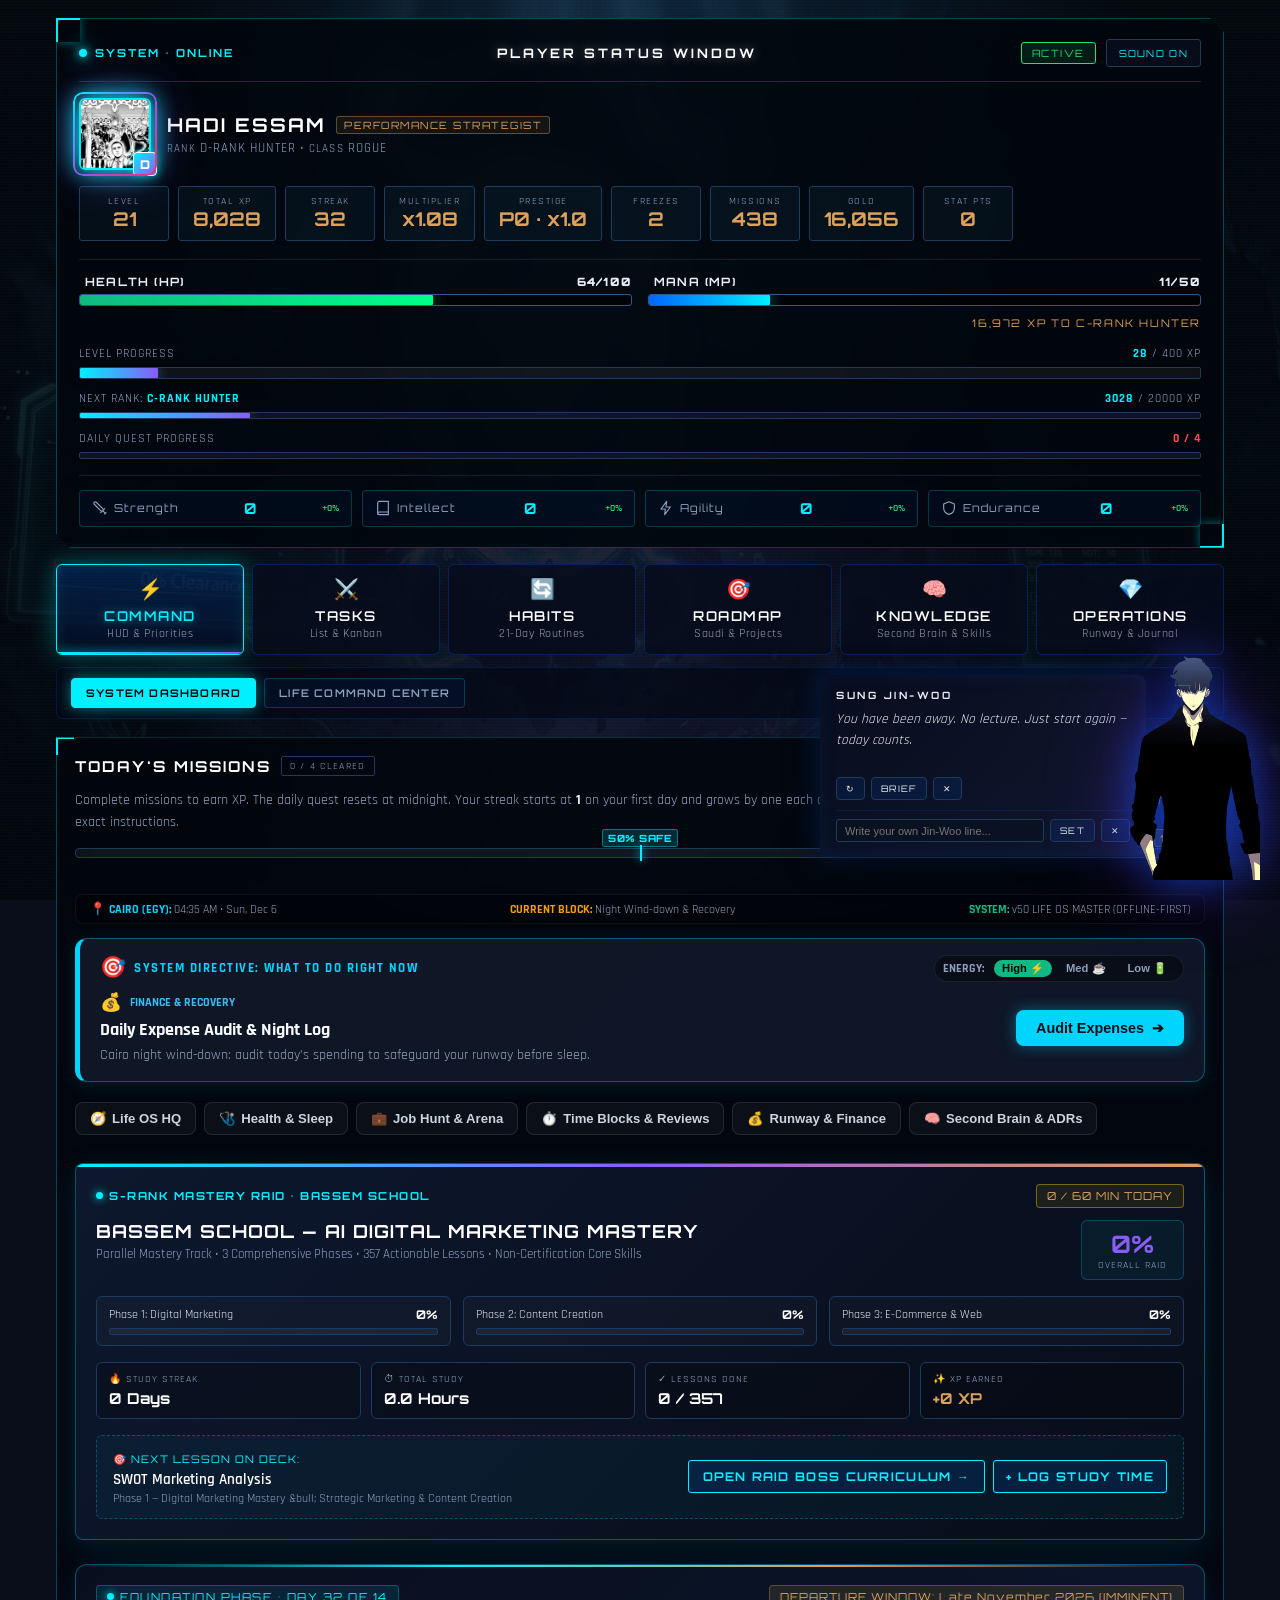
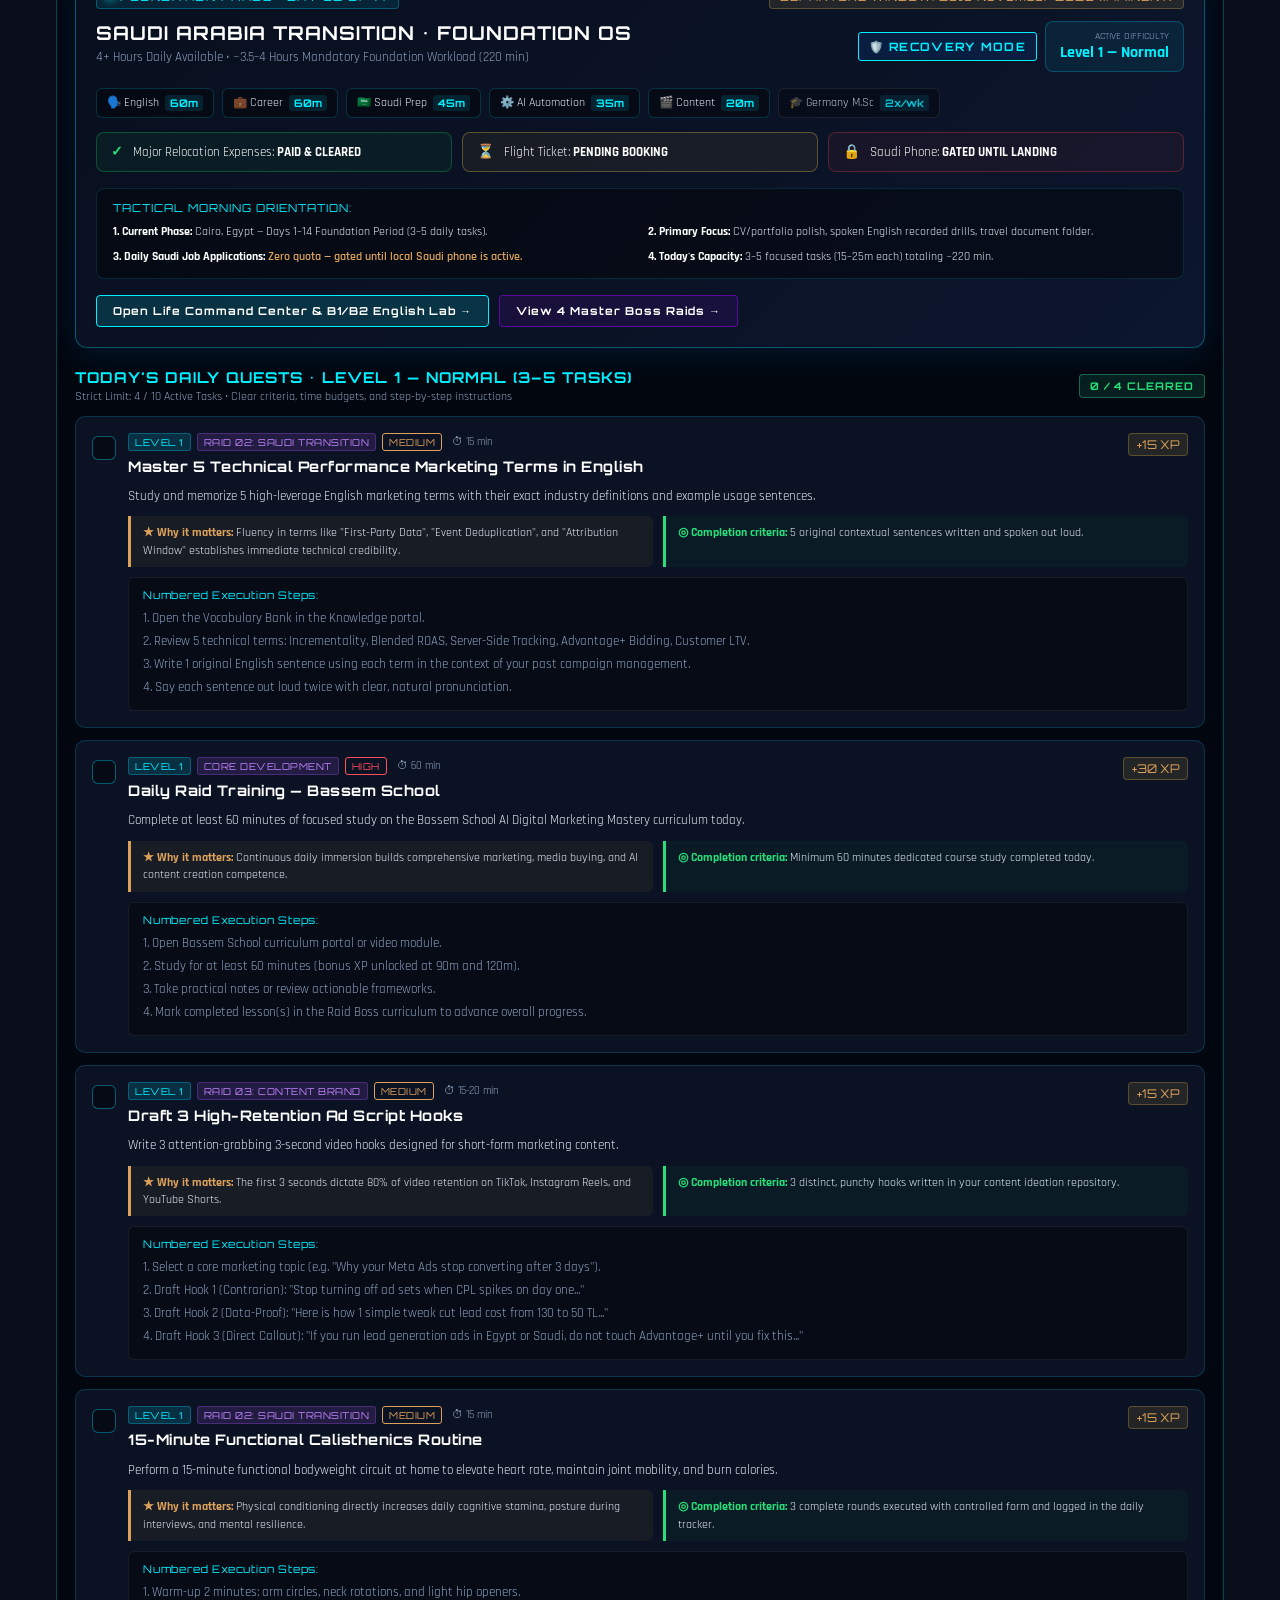
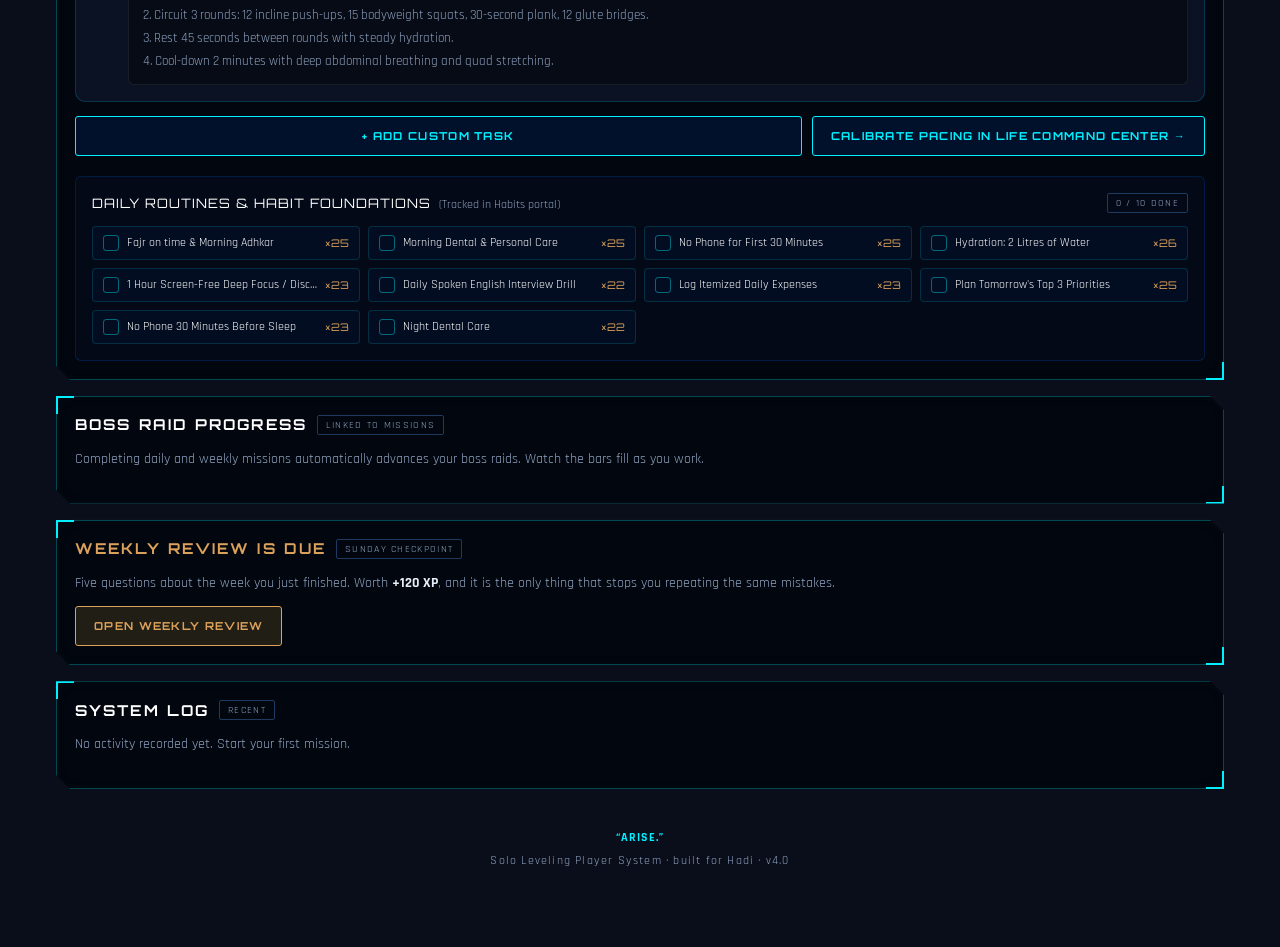
==== commit e938f230: "feat(system): Solo Leveling holographic overhaul, infinite progression, streak restore, 180+ vocab, " ====
--- a/index.html
+++ b/index.html
@@ -18,7 +18,7 @@
 
 <link rel="preconnect" href="https://fonts.googleapis.com">
 <link rel="preconnect" href="https://fonts.gstatic.com" crossorigin>
-<link href="https://fonts.googleapis.com/css2?family=Orbitron:wght@500;700;900&family=Rajdhani:wght@400;500;600;700&display=swap" rel="stylesheet">
+<link href="https://fonts.googleapis.com/css2?family=Cairo:wght@400;600;700;800;900&family=Orbitron:wght@500;700;900&family=Rajdhani:wght@400;500;600;700&display=swap" rel="stylesheet">
 <link rel="stylesheet" href="styles.css">
 </head>
 <body>
@@ -26,6 +26,7 @@
 <div id="bgLayer"></div>
 <div id="veil"></div>
 <div id="lines"></div>
+<div class="scanline-overlay"></div>
 <div id="log"></div>
 
 <!-- ============ JIN-WOO FLOATING GUIDE ============ -->
@@ -225,6 +226,8 @@
         <div class="badge"><div class="k">Prestige</div><div class="v" id="prestigeBadge">P0 &bull; x1.0</div></div>
         <div class="badge"><div class="k">Freezes</div><div class="v" id="bFreeze">2</div></div>
         <div class="badge"><div class="k">Missions</div><div class="v" id="bQuests">438</div></div>
+        <div class="badge"><div class="k">Gold</div><div class="v" id="bGold">1,450</div></div>
+        <div class="badge"><div class="k">Stat Pts</div><div class="v" id="bStatPts">5</div></div>
       </div>
     </div>
 
@@ -317,7 +320,14 @@
     <div class="panel">
       <div class="st"><h2>Today's Missions</h2><span class="tag" id="todayTag">TODAY</span></div>
       <div class="hint">Complete missions to earn XP. The daily quest resets at midnight. Your streak starts at <b>1</b> on your first day and grows by one each day you complete at least one mission. Tap <b>?</b> on any mission for exact instructions.</div>
-      <div class="bar thin" style="margin-bottom:14px"><i id="dashBar"></i></div>
+      <div class="quest-progress-container" style="margin-bottom:16px;">
+        <div class="bar thin quest-bar-relative">
+          <i id="dashBar"></i>
+          <div class="threshold-marker marker-50" title="50% Streak Protection Threshold"><span class="marker-flag">50% SAFE</span></div>
+          <div class="threshold-marker marker-100" title="100% S-Rank Bonus Threshold"><span class="marker-flag">100% S-RANK</span></div>
+        </div>
+        <div class="quest-threshold-status" id="dashThresholdStatus"></div>
+      </div>
       <div id="dashList"></div>
     </div>
 
--- a/styles.css
+++ b/styles.css
@@ -4594,3 +4594,330 @@
     padding-bottom: 74px !important;
   }
 }
+
+/* =====================================================================
+   SOLO LEVELING: SYSTEM HOLOGRAPHIC & SHADOW MONARCH OVERHAUL
+   Authentic Manhwa Hologram UI: Neon Cyan, Monarch Purple, Chamfered Borders,
+   Dual-Threshold Daily Quests, Scanline Animations, and Avatar Auras.
+   ===================================================================== */
+
+:root {
+  --neon-cyan: #00f0ff;
+  --monarch-purple: #8b5cf6;
+  --crimson: #ff2a5f;
+  --gold-glow: #fbbf24;
+  --glow: #00f0ff;
+  --glow2: #8b5cf6;
+}
+
+.scanline-overlay {
+  position: fixed;
+  inset: 0;
+  pointer-events: none;
+  z-index: 2;
+  background: linear-gradient(rgba(18, 16, 16, 0) 50%, rgba(0, 240, 255, 0.025) 50%),
+              linear-gradient(90deg, rgba(255, 0, 0, 0.015), rgba(0, 255, 0, 0.01), rgba(0, 0, 255, 0.015));
+  background-size: 100% 3px, 6px 100%;
+  opacity: 0.75;
+}
+
+.panel {
+  clip-path: polygon(
+    0 0, 
+    calc(100% - 14px) 0, 
+    100% 14px, 
+    100% 100%, 
+    14px 100%, 
+    0 calc(100% - 14px)
+  );
+  border: 1px solid rgba(0, 240, 255, 0.28) !important;
+  background: rgba(2, 6, 13, 0.88) !important;
+  backdrop-filter: blur(16px);
+  box-shadow: 0 0 25px rgba(0, 240, 255, 0.08), inset 0 0 20px rgba(0, 240, 255, 0.02) !important;
+}
+
+.avatar-frame {
+  position: relative;
+  display: inline-block;
+  border-radius: 6px;
+  transition: all 0.4s ease;
+}
+
+.avatar-frame.aura-monarch {
+  box-shadow: 0 0 25px rgba(0, 240, 255, 0.8), 0 0 45px rgba(139, 92, 246, 0.6);
+  animation: monarchAuraPulse 3s infinite ease-in-out;
+}
+
+.avatar-frame.aura-monarch::after {
+  content: '';
+  position: absolute;
+  inset: -6px;
+  border-radius: 10px;
+  border: 2px solid transparent;
+  background: linear-gradient(135deg, #00f0ff, #8b5cf6, #ff2a5f) border-box;
+  -webkit-mask: linear-gradient(#fff 0 0) padding-box, linear-gradient(#fff 0 0);
+  -webkit-mask-composite: destination-out;
+  mask-composite: exclude;
+  pointer-events: none;
+  animation: monarchBorderGlow 2.5s infinite alternate;
+}
+
+.avatar-frame.aura-s {
+  box-shadow: 0 0 25px rgba(0, 240, 255, 0.85);
+  animation: sRankAuraPulse 2s infinite ease-in-out;
+}
+
+@keyframes monarchAuraPulse {
+  0% { box-shadow: 0 0 20px rgba(0, 240, 255, 0.6), 0 0 35px rgba(139, 92, 246, 0.4); transform: scale(1); }
+  50% { box-shadow: 0 0 32px rgba(0, 240, 255, 0.95), 0 0 55px rgba(139, 92, 246, 0.8), 0 0 70px rgba(255, 42, 95, 0.3); transform: scale(1.02); }
+  100% { box-shadow: 0 0 20px rgba(0, 240, 255, 0.6), 0 0 35px rgba(139, 92, 246, 0.4); transform: scale(1); }
+}
+
+@keyframes sRankAuraPulse {
+  0% { box-shadow: 0 0 16px rgba(0, 240, 255, 0.5); }
+  50% { box-shadow: 0 0 30px rgba(0, 240, 255, 0.9); }
+  100% { box-shadow: 0 0 16px rgba(0, 240, 255, 0.5); }
+}
+
+@keyframes monarchBorderGlow {
+  0% { opacity: 0.6; filter: hue-rotate(0deg); }
+  100% { opacity: 1; filter: hue-rotate(45deg); }
+}
+
+.quest-progress-container {
+  position: relative;
+  margin-top: 8px;
+}
+
+.quest-bar-relative {
+  position: relative !important;
+  overflow: visible !important;
+  height: 10px !important;
+  background: rgba(255, 255, 255, 0.06) !important;
+  border-radius: 4px;
+}
+
+.quest-bar-relative > i {
+  position: absolute;
+  left: 0;
+  top: 0;
+  bottom: 0;
+  border-radius: 4px;
+  background: linear-gradient(90deg, #00f0ff, #8b5cf6) !important;
+  box-shadow: 0 0 15px rgba(0, 240, 255, 0.6);
+  transition: width 0.5s ease;
+}
+
+.threshold-marker {
+  position: absolute;
+  top: -4px;
+  bottom: -4px;
+  width: 2px;
+  background: rgba(255, 255, 255, 0.6);
+  z-index: 5;
+  pointer-events: none;
+}
+
+.threshold-marker.marker-50 {
+  left: 50%;
+  background: #00f0ff;
+  box-shadow: 0 0 8px #00f0ff;
+}
+
+.threshold-marker.marker-100 {
+  left: calc(100% - 2px);
+  background: #fbbf24;
+  box-shadow: 0 0 8px #fbbf24;
+}
+
+.marker-flag {
+  position: absolute;
+  bottom: 14px;
+  transform: translateX(-50%);
+  font-family: 'Orbitron', sans-serif;
+  font-size: 0.62rem;
+  font-weight: 800;
+  white-space: nowrap;
+  padding: 2px 5px;
+  border-radius: 3px;
+  letter-spacing: 0.5px;
+}
+
+.marker-50 .marker-flag {
+  color: #00f0ff;
+  background: rgba(0, 240, 255, 0.15);
+  border: 1px solid rgba(0, 240, 255, 0.4);
+}
+
+.marker-100 .marker-flag {
+  color: #fbbf24;
+  background: rgba(251, 191, 36, 0.15);
+  border: 1px solid rgba(251, 191, 36, 0.4);
+}
+
+.quest-threshold-status {
+  margin-top: 8px;
+  font-size: 0.8rem;
+  padding: 6px 12px;
+  border-radius: 6px;
+  font-family: var(--body);
+  letter-spacing: 0.5px;
+  transition: all 0.3s ease;
+}
+
+.quest-threshold-status.tier-danger {
+  background: rgba(255, 42, 95, 0.1);
+  border: 1px solid rgba(255, 42, 95, 0.3);
+  color: #ff4d5e;
+}
+
+.quest-threshold-status.tier-protect {
+  background: rgba(59, 130, 246, 0.12);
+  border: 1px solid rgba(59, 130, 246, 0.4);
+  color: #60a5fa;
+}
+
+.quest-threshold-status.tier-cleared {
+  background: rgba(0, 240, 255, 0.12);
+  border: 1px solid rgba(0, 240, 255, 0.4);
+  color: #00f0ff;
+}
+
+.quest-threshold-status.tier-srank {
+  background: rgba(251, 191, 36, 0.15);
+  border: 1px solid rgba(251, 191, 36, 0.5);
+  color: #fbbf24;
+  font-weight: 700;
+  box-shadow: 0 0 15px rgba(251, 191, 36, 0.2);
+}
+
+.reroll-btn {
+  background: rgba(251, 191, 36, 0.12) !important;
+  border: 1px solid rgba(251, 191, 36, 0.4) !important;
+  color: #fbbf24 !important;
+  padding: 2px 8px !important;
+  font-size: 0.9rem !important;
+  margin-left: 6px;
+  cursor: pointer;
+  border-radius: 4px;
+  transition: all 0.2s;
+}
+
+.reroll-btn:hover {
+  background: #fbbf24 !important;
+  color: #02060d !important;
+  transform: rotate(45deg);
+}
+
+.vocabCard {
+  background: rgba(255, 255, 255, 0.03);
+  border: 1px solid rgba(0, 240, 255, 0.18);
+  border-radius: 8px;
+  padding: 16px;
+  margin-bottom: 12px;
+  transition: all 0.25s ease;
+}
+
+.vocabCard:hover {
+  border-color: #00f0ff;
+  box-shadow: 0 0 16px rgba(0, 240, 255, 0.15);
+}
+
+.vocabCard.learning {
+  border-left: 4px solid #3b82f6;
+  background: rgba(59, 130, 246, 0.05);
+}
+
+.vocabCard.mastered {
+  border-left: 4px solid #10b981;
+  background: rgba(16, 185, 129, 0.05);
+}
+
+.vcWord {
+  font-family: 'Orbitron', sans-serif;
+  font-weight: 700;
+  font-size: 1.15rem;
+  color: #fff;
+  letter-spacing: 0.5px;
+}
+
+.vcAr {
+  font-family: 'Cairo', sans-serif;
+  direction: rtl;
+  text-align: right;
+  font-size: 1.05rem;
+  font-weight: 700;
+  color: #fbbf24;
+  margin: 6px 0;
+}
+
+.vcDef {
+  font-size: 0.9rem;
+  color: #cbd5e1;
+  line-height: 1.4;
+  margin-bottom: 6px;
+}
+
+.vcEx {
+  font-size: 0.82rem;
+  color: #94a3b8;
+  font-style: italic;
+  line-height: 1.35;
+  border-left: 2px solid rgba(0, 240, 255, 0.4);
+  padding-left: 8px;
+  margin-bottom: 8px;
+}
+
+.vcCat {
+  font-size: 0.7rem;
+  text-transform: uppercase;
+  letter-spacing: 1px;
+  color: #00f0ff;
+  font-weight: 700;
+}
+
+.v-pill {
+  background: rgba(255, 255, 255, 0.05);
+  border: 1px solid rgba(255, 255, 255, 0.15);
+  color: #94a3b8;
+  font-size: 0.72rem;
+  font-weight: 700;
+  padding: 4px 10px;
+  border-radius: 4px;
+  cursor: pointer;
+  transition: all 0.2s ease;
+}
+
+.v-pill:hover {
+  border-color: #00f0ff;
+  color: #fff;
+}
+
+.v-pill.active {
+  background: #00f0ff;
+  border-color: #00f0ff;
+  color: #02060d;
+  font-weight: 800;
+}
+
+.charCard {
+  clip-path: polygon(
+    0 0, 
+    calc(100% - 12px) 0, 
+    100% 12px, 
+    100% 100%, 
+    12px 100%, 
+    0 calc(100% - 12px)
+  );
+  backdrop-filter: blur(12px);
+  background: rgba(2, 6, 13, 0.92) !important;
+  border: 1px solid rgba(139, 92, 246, 0.3) !important;
+  box-shadow: 0 0 20px rgba(139, 92, 246, 0.12);
+  transition: all 0.3s ease;
+}
+
+.charCard:hover {
+  border-color: #8b5cf6 !important;
+  box-shadow: 0 0 30px rgba(139, 92, 246, 0.3);
+  transform: translateY(-2px);
+}
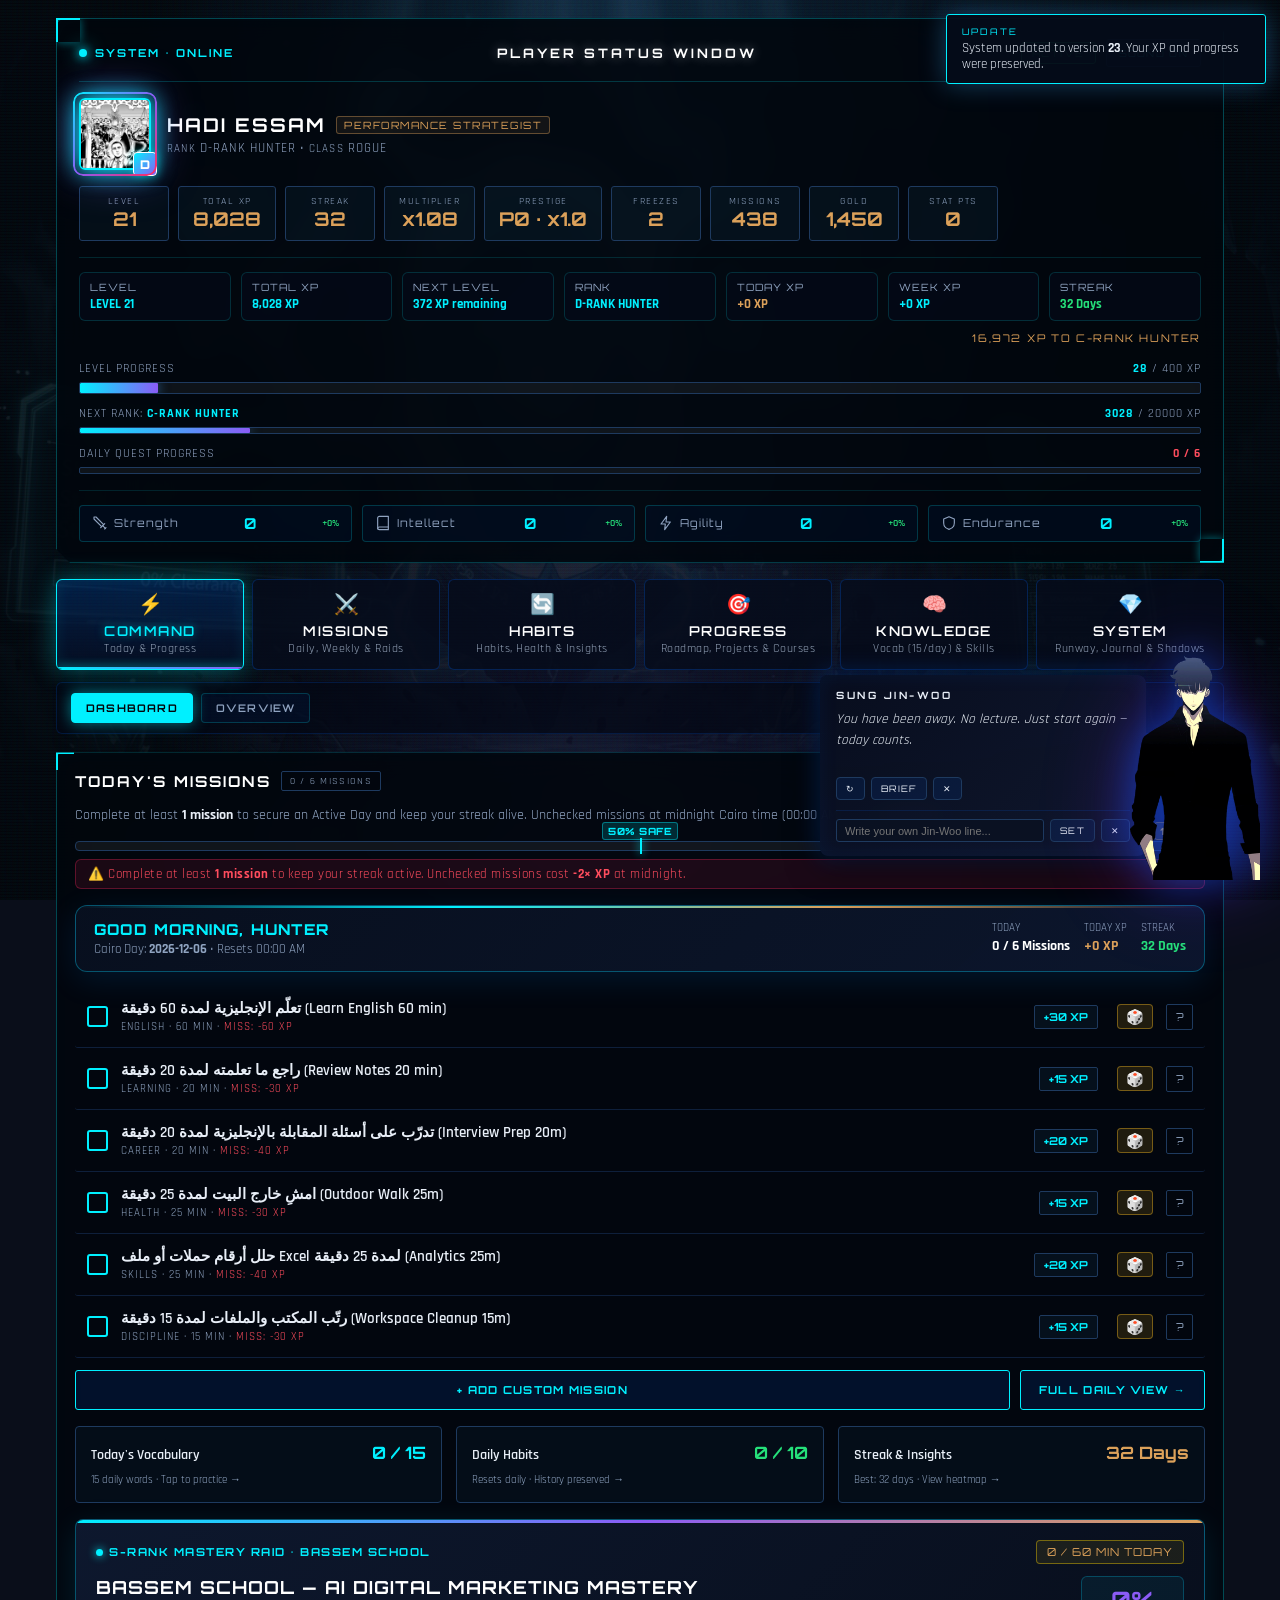
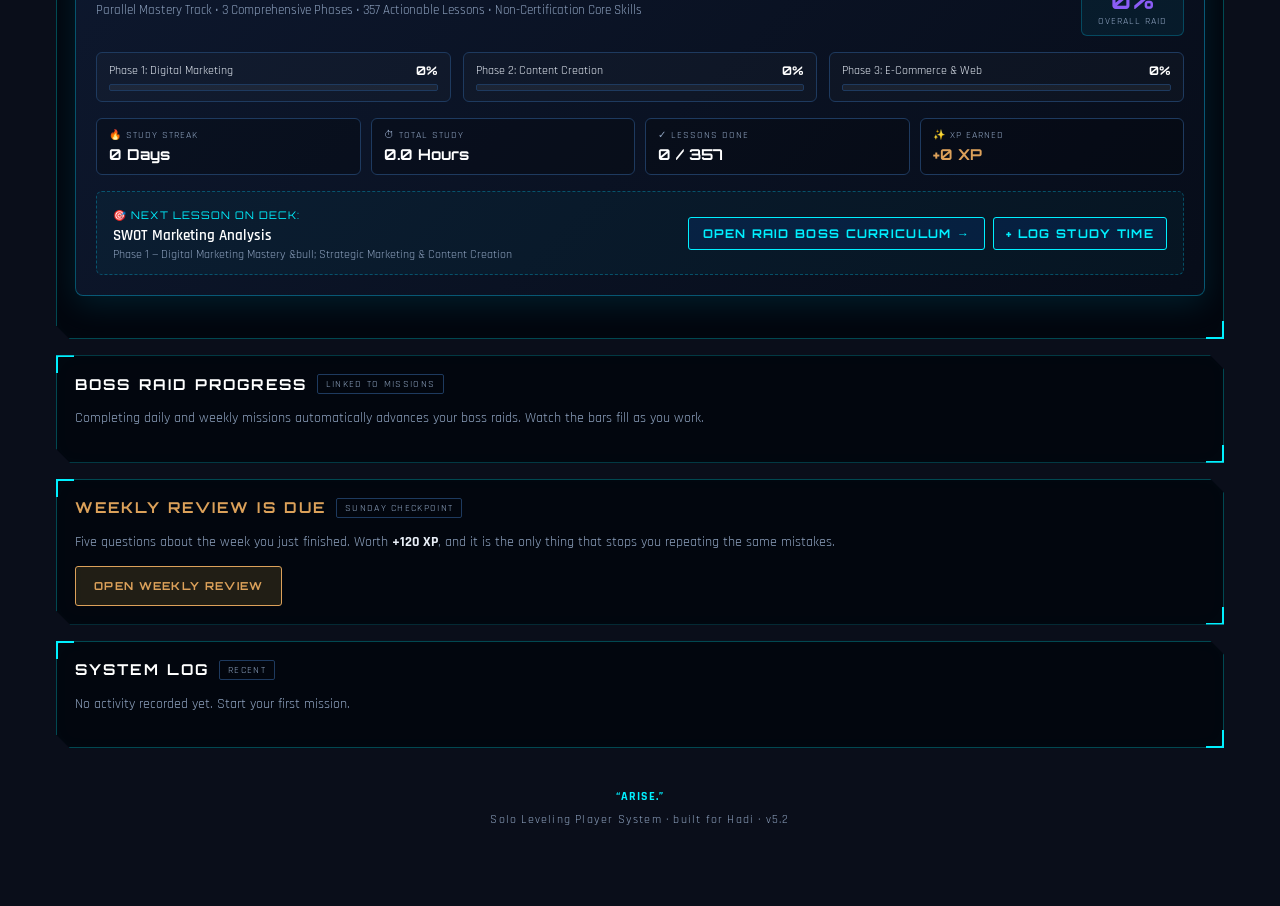
==== commit cad4b319: "feat(system): unified v52 core engine, 6 daily missions, Cairo midnight rollover, 15/day vocab, habi" ====
--- a/index.html
+++ b/index.html
@@ -231,22 +231,15 @@
       </div>
     </div>
 
-    <!-- VITALS: HP & MANA GAUGES -->
-    <div class="vitals-row">
-      <div class="vital-col">
-        <div class="vital-meta">
-          <span class="vital-label"><i class="ico-hp"></i> HEALTH (HP)</span>
-          <span class="vital-val" id="hpVal">94 / 100</span>
-        </div>
-        <div class="bar vital-bar hp-bar"><i id="hpBar" style="width:94%"></i></div>
-      </div>
-      <div class="vital-col">
-        <div class="vital-meta">
-          <span class="vital-label"><i class="ico-mp"></i> MANA (MP)</span>
-          <span class="vital-val" id="manaVal">50 / 50</span>
-        </div>
-        <div class="bar vital-bar mana-bar"><i id="manaBar" style="width:100%"></i></div>
-      </div>
+    <!-- HUNTER PROGRESS SUMMARY (XP-CORE PROGRESSION) -->
+    <div class="hunter-progress-panel">
+      <div class="hp-pill"><span class="hp-k">LEVEL</span><b class="hp-v" id="hpLevelVal">LEVEL 1</b></div>
+      <div class="hp-pill"><span class="hp-k">TOTAL XP</span><b class="hp-v" id="hpXpVal">0 XP</b></div>
+      <div class="hp-pill"><span class="hp-k">NEXT LEVEL</span><b class="hp-v" id="hpNextLvVal">400 XP remaining</b></div>
+      <div class="hp-pill"><span class="hp-k">RANK</span><b class="hp-v" id="hpRankVal">E-RANK</b></div>
+      <div class="hp-pill"><span class="hp-k">TODAY XP</span><b class="hp-v gold" id="hpDailyVal">+0 XP</b></div>
+      <div class="hp-pill"><span class="hp-k">WEEK XP</span><b class="hp-v" id="hpWeeklyVal">+0 XP</b></div>
+      <div class="hp-pill"><span class="hp-k">STREAK</span><b class="hp-v green" id="hpStreakVal">0 Days</b></div>
     </div>
 
     <div class="rankTease" id="rankTease">&nbsp;</div>
@@ -283,32 +276,32 @@
     <div class="portal-btn active" data-portal="dash" onclick="switchPortal('dash', 'dash')">
       <span class="p-icon">⚡</span>
       <span class="p-name">COMMAND</span>
-      <span class="p-desc">HUD & Priorities</span>
-    </div>
-    <div class="portal-btn" data-portal="quests" onclick="switchPortal('quests', 'tasks')">
+      <span class="p-desc">Today &amp; Progress</span>
+    </div>
+    <div class="portal-btn" data-portal="quests" onclick="switchPortal('quests', 'daily')">
       <span class="p-icon">⚔️</span>
-      <span class="p-name">TASKS</span>
-      <span class="p-desc">List & Kanban</span>
+      <span class="p-name">MISSIONS</span>
+      <span class="p-desc">Daily, Weekly &amp; Raids</span>
     </div>
     <div class="portal-btn" data-portal="habits" onclick="switchPortal('habits', 'habits')">
       <span class="p-icon">🔄</span>
       <span class="p-name">HABITS</span>
-      <span class="p-desc">21-Day Routines</span>
+      <span class="p-desc">Habits, Health &amp; Insights</span>
     </div>
     <div class="portal-btn" data-portal="roadmap" onclick="switchPortal('roadmap', 'roadmap')">
       <span class="p-icon">🎯</span>
-      <span class="p-name">ROADMAP</span>
-      <span class="p-desc">Saudi & Projects</span>
-    </div>
-    <div class="portal-btn" data-portal="knowledge" onclick="switchPortal('knowledge', 'knowledge')">
+      <span class="p-name">PROGRESS</span>
+      <span class="p-desc">Roadmap, Projects &amp; Courses</span>
+    </div>
+    <div class="portal-btn" data-portal="knowledge" onclick="switchPortal('knowledge', 'vocab')">
       <span class="p-icon">🧠</span>
       <span class="p-name">KNOWLEDGE</span>
-      <span class="p-desc">Second Brain & Skills</span>
+      <span class="p-desc">Vocab (15/day) &amp; Skills</span>
     </div>
     <div class="portal-btn" data-portal="resources" onclick="switchPortal('resources', 'expenses')">
       <span class="p-icon">💎</span>
-      <span class="p-name">OPERATIONS</span>
-      <span class="p-desc">Runway & Journal</span>
+      <span class="p-name">SYSTEM</span>
+      <span class="p-desc">Runway, Journal &amp; Shadows</span>
     </div>
   </div>
 
@@ -319,7 +312,7 @@
   <div class="page active" id="dash">
     <div class="panel">
       <div class="st"><h2>Today's Missions</h2><span class="tag" id="todayTag">TODAY</span></div>
-      <div class="hint">Complete missions to earn XP. The daily quest resets at midnight. Your streak starts at <b>1</b> on your first day and grows by one each day you complete at least one mission. Tap <b>?</b> on any mission for exact instructions.</div>
+      <div class="hint">Complete at least <b>1 mission</b> to secure an Active Day and keep your streak alive. Unchecked missions at midnight Cairo time (00:00 AM) cost <b>-2&times; Base XP</b>.</div>
       <div class="quest-progress-container" style="margin-bottom:16px;">
         <div class="bar thin quest-bar-relative">
           <i id="dashBar"></i>
@@ -374,14 +367,8 @@
 
     <div class="panel">
       <div class="st"><h2>Habit Strength Index</h2><span class="tag">DYNAMIC 0-100</span></div>
-      <div class="hint">Consistent completion strengthens your daily habits (+5). Skipping weakens them (-10).</div>
+      <div class="hint">Consistent completion strengthens your daily habits. Unchecked daily missions at Cairo midnight deduct <b>-2&times; Base XP</b> via the unified XP ledger.</div>
       <div id="strengthBars"></div>
-    </div>
-
-    <div class="panel">
-      <div class="st"><h2>Negative Habits &amp; HP Penalties</h2><span class="tag">HP DAMAGE</span></div>
-      <div class="hint">Slacking or indulging in bad habits directly inflicts HP damage. Stay vigilant.</div>
-      <div id="negativeHabits"></div>
     </div>
   </div>
 
@@ -661,50 +648,45 @@
   <!-- ============ VOCABULARY ============ -->
   <div class="page" id="vocab">
     <div class="panel">
-      <div class="st"><h2>Today's Vocabulary</h2><span class="tag" id="vocabTag">0 / 5</span></div>
-      <div class="hint">Five words a day, chosen for your actual job &mdash; media buying, reporting, client work and the interview room. Tap a word when you have learned it. <b>+8 XP</b> each.</div>
+      <div class="st"><h2>Today's Vocabulary</h2><span class="tag" id="vocabTag">0 / 15 LEARNED</span></div>
+      <div class="hint">Fifteen new words a day for media buying, performance marketing, analytics, and client communication. Rotates automatically at Cairo midnight (00:00 AM).</div>
       <div id="vocabToday"></div>
-      <button class="btn" style="margin-top:14px" onclick="learnAllVocab()">Mark All Learned &mdash; +40 XP</button>
+      <button class="btn" style="margin-top:14px" onclick="learnAllVocab()">Mark All Learned Today</button>
     </div>
     <div class="panel">
       <div class="st"><h2>Progress</h2><span class="tag" id="vocabTotalTag">0 WORDS</span></div>
       <div class="grid">
-        <div class="stat"><div class="h"><span class="n">Words Learned</span><span class="lv" id="vTotal">0</span></div><div class="sb">All time, across every day</div></div>
-        <div class="stat"><div class="h"><span class="n">Today</span><span class="lv" id="vToday">0 / 5</span></div><div class="sb">Resets at midnight</div></div>
-        <div class="stat"><div class="h"><span class="n">Days Completed</span><span class="lv" id="vDays">0</span></div><div class="sb">Days where all five were learned</div></div>
+        <div class="stat"><div class="h"><span class="n">Words Mastered</span><span class="lv" id="vTotal">0</span></div><div class="sb">Mastered across all days</div></div>
+        <div class="stat"><div class="h"><span class="n">Today</span><span class="lv" id="vToday">0 / 15</span></div><div class="sb">Rotates at midnight Cairo</div></div>
+        <div class="stat"><div class="h"><span class="n">Days Practiced</span><span class="lv" id="vDays">0</span></div><div class="sb">Daily sets recorded in history</div></div>
         <div class="stat"><div class="h"><span class="n">Vocabulary Pool</span><span class="lv" id="vPool">0</span></div><div class="sb">Total words available in the system</div></div>
       </div>
     </div>
     <div class="panel">
       <div class="st"><h2>Word Bank</h2><span class="tag" id="bankTag">ALL</span></div>
-      <div class="hint">Every word in the system, grouped by category. Search or scan it &mdash; you will meet them again in the daily five.</div>
+      <div class="hint">Every word in the system, grouped by category. Unseen words are prioritized in each day's 15-word rotation.</div>
       <div id="vocabBank"></div>
     </div>
   </div>
 
-  <!-- ============ HUNTER (merged: class + HP/mana + vision) ============ -->
-  <div class="page" id="hunter">
-    <div class="panel">
-      <div class="st"><h2>Your Class</h2><span class="tag" id="classTag">LEVEL 10+</span></div>
-      <div class="hint">At level 10 you pick a path. Each class has a passive bonus that applies automatically and an ability you spend mana on. This is permanent.</div>
-      <div id="classList"></div>
-    </div>
-
-    <div class="panel">
-      <div class="st"><h2>Health &amp; Mana</h2><span class="tag">CLASS RESOURCES</span></div>
-      <div class="grid">
-        <div class="stat">
-          <div class="h"><span class="n">Health</span><span class="lv" id="classHpVal">100/100</span></div>
-          <div class="bar thin"><i id="classHpBar"></i></div>
-          <div class="sb">Missed missions cost HP. Heal with potions from loot, or by completing a full day.</div>
-        </div>
-        <div class="stat">
-          <div class="h"><span class="n">Mana</span><span class="lv" id="classManaVal">50/50</span></div>
-          <div class="bar thin"><i id="classManaBar"></i></div>
-          <div class="sb">+3 mana per completed mission. Spend it on your class ability.</div>
-        </div>
-      </div>
-      <button class="btn" style="margin-top:14px" onclick="useAbility()">Use Class Ability</button>
+  <!-- ============ SHADOW ARMY, VISION & RELICS ============ -->
+  <div class="page" id="shadow">
+    <div class="panel">
+      <div class="st"><h2>Eggs</h2><span class="tag" id="eggTag">0 READY</span></div>
+      <div class="hint">Eggs are earned by playing &mdash; they cost nothing and there is nothing to farm. Clear missions, keep your streak, finish raids, and they pile up on their own. Open them whenever you like.</div>
+      <div id="eggList"></div>
+    </div>
+
+    <div class="panel">
+      <div class="st"><h2>Shadow Soldier</h2><span class="tag" id="shadowTag">LEVEL 0</span></div>
+      <div class="hint">Your Shadow grows automatically as you complete missions &mdash; one level every 8 missions. Keep working and it evolves.</div>
+      <div id="shadowDisplay" style="text-align:center;padding:20px;"></div>
+    </div>
+
+    <div class="panel">
+      <div class="st"><h2>Shadow Army</h2><span class="tag" id="charTag">0 / 15 UNLOCKED</span></div>
+      <div class="hint">Every character you have summoned. Duplicates raise a character's star rating instead of going to waste &mdash; five stars is the ceiling.</div>
+      <div id="charList"></div>
     </div>
 
     <div class="panel">
@@ -723,27 +705,6 @@
       <div class="st"><h2 style="color:#d8b4fe">Prestige Awakening</h2><span class="tag" style="border-color:var(--glow2);color:#d8b4fe">LEVEL 10+</span></div>
       <div class="hint">Reset Level and XP to 1 in exchange for a permanent <b>+0.1x XP multiplier</b> across the entire System. Badges, shadow army, and achievements remain untouched.</div>
       <button class="btn" style="border-color:var(--glow2);background:rgba(157,0,255,0.18);color:#fff;" onclick="doPrestige()">Perform Prestige Awakening</button>
-    </div>
-  </div>
-
-  <!-- ============ SHADOW ARMY (merged: eggs + shadow + characters) ============ -->
-  <div class="page" id="shadow">
-    <div class="panel">
-      <div class="st"><h2>Eggs</h2><span class="tag" id="eggTag">0 READY</span></div>
-      <div class="hint">Eggs are earned by playing &mdash; they cost nothing and there is nothing to farm. Clear missions, keep your streak, finish raids, and they pile up on their own. Open them whenever you like.</div>
-      <div id="eggList"></div>
-    </div>
-
-    <div class="panel">
-      <div class="st"><h2>Shadow Soldier</h2><span class="tag" id="shadowTag">LEVEL 0</span></div>
-      <div class="hint">Your Shadow grows automatically as you complete missions &mdash; one level every 8 missions. Keep working and it evolves.</div>
-      <div id="shadowDisplay" style="text-align:center;padding:20px;"></div>
-    </div>
-
-    <div class="panel">
-      <div class="st"><h2>Shadow Army</h2><span class="tag" id="charTag">0 / 15 UNLOCKED</span></div>
-      <div class="hint">Every character you have summoned. Duplicates raise a character's star rating instead of going to waste &mdash; five stars is the ceiling.</div>
-      <div id="charList"></div>
     </div>
   </div>
 
@@ -823,38 +784,28 @@
     <div id="health-portal-content"></div>
   </div>
 
-  <!-- ============ JOB HUNT HQ & CAREER ARENA ============ -->
-  <div class="page" id="career">
-    <div id="career-portal-content"></div>
-  </div>
-
   <!-- ============ TIME & GOAL PLANNER ============ -->
   <div class="page" id="planner">
     <div id="planner-portal-content"></div>
   </div>
 
-  <!-- ============ SECOND BRAIN, ADRs & LESSONS ============ -->
-  <div class="page" id="brain">
-    <div id="second-brain-portal-content"></div>
-  </div>
-
   <div class="foot">
     <b>&ldquo;ARISE.&rdquo;</b><br>
-    Solo Leveling Player System &middot; built for Hadi &middot; v4.0
+    Solo Leveling Player System &middot; built for Hadi &middot; v5.2
   </div>
 </div>
 
 <script src="seed_data.js"></script>
 <script src="data.js"></script>
+<script src="core_system.js"></script>
+<script src="core_storage.js"></script>
+<script src="app.js"></script>
+<script src="core_xp.js"></script>
 <script src="vocab.js"></script>
+<script src="habits.js"></script>
+<script src="core_tasks.js"></script>
 <script src="icons.js"></script>
 <script src="podcasts.js"></script>
-<script src="core_storage.js"></script>
-<script src="core_system.js"></script>
-<script src="app.js"></script>
-<script src="core_xp.js"></script>
-<script src="core_tasks.js"></script>
-<script src="habits.js"></script>
 <script src="speaking.js"></script>
 <script src="_features1.js"></script>
 <script src="_features2.js"></script>
@@ -862,10 +813,8 @@
 <script src="uptodate.js"></script>
 <script src="expenses.js"></script>
 <script src="life_health.js"></script>
-<script src="life_career.js"></script>
 <script src="life_planner.js"></script>
 <script src="life_finance.js"></script>
-<script src="life_brain.js"></script>
 <script src="bassem_data.js"></script>
 <script src="render.js"></script>
 <script src="bassem_engine.js"></script>
@@ -951,41 +900,11 @@
   }
 })();
 
-/* ------------------------------------------------------------------
-   FALLBACK: if the service worker is unavailable (private mode, blocked
-   browser), the app still shows the newest data on a normal refresh —
-   because GitHub Pages serves code files with cache:reload from the SW,
-   and without an SW the browser's own cache applies. This stamp lets us
-   detect a long-lived tab so we can nudge a reload.
-   ------------------------------------------------------------------ */
-(function(){
-  const KEY = 'slPageStamp';
-  const now = Date.now();
-  const seen = parseInt(localStorage.getItem(KEY) || '0', 10);
-  const STALE_MS = 30 * 60 * 1000;   /* 30 minutes */
-
-  /* if the tab has been open much longer than the stamp, the data on
-     screen may be old. Ask the service worker to re-check, and if there
-     is no worker, refresh once so the missions come back correct. */
-  if(seen && (now - seen) > STALE_MS){
-    localStorage.setItem(KEY, String(now));
-    /* only reload if the page has been idle a while — never mid-session */
-    setTimeout(() => {
-      if(!document.hidden && navigator.onLine !== false){
-        window.location.reload();
-      }
-    }, 4000);
-  } else {
-    localStorage.setItem(KEY, String(now));
-  }
-})();
-
-/* open a specific tab straight from the URL, e.g. #daily */
+/* Open a specific tab straight from the URL, e.g. #daily */
 window.addEventListener('load', () => {
-  const h = (location.hash || '').replace('#','');
+  const h = (location.hash || '').replace('#', '');
   if (!h) return;
-  const t = document.querySelector('.tab[data-page="' + h + '"]');
-  if (t) t.click();
+  if (typeof switchTab === 'function') switchTab(h);
 });
 </script>
 </body>
--- a/styles.css
+++ b/styles.css
@@ -1368,7 +1368,39 @@
   letter-spacing: 1.2px;
 }
 
-/* VITALS ROW (HP & MANA GAUGES) */
+/* HUNTER PROGRESS SUMMARY BAR (REPLACES HP/MANA VITALS) */
+.hunter-progress-panel {
+  display: grid;
+  grid-template-columns: repeat(auto-fit, minmax(115px, 1fr));
+  gap: 10px;
+  margin-top: 16px;
+  padding-top: 14px;
+  border-top: 1px solid rgba(0, 240, 255, 0.14);
+}
+.hp-pill {
+  background: rgba(5, 11, 24, 0.72);
+  border: 1px solid rgba(0, 240, 255, 0.16);
+  border-radius: 6px;
+  padding: 8px 10px;
+  display: flex;
+  flex-direction: column;
+  gap: 3px;
+}
+.hp-k {
+  font-size: 10px;
+  letter-spacing: 1px;
+  color: var(--muted);
+  font-family: var(--hud);
+}
+.hp-v {
+  font-size: 13px;
+  font-weight: 800;
+  color: var(--glow);
+}
+.hp-v.gold { color: var(--gold); }
+.hp-v.green { color: var(--green); }
+
+/* VITALS ROW (LEGACY FALLBACK) */
 .vitals-row {
   display: grid;
   grid-template-columns: 1fr 1fr;
